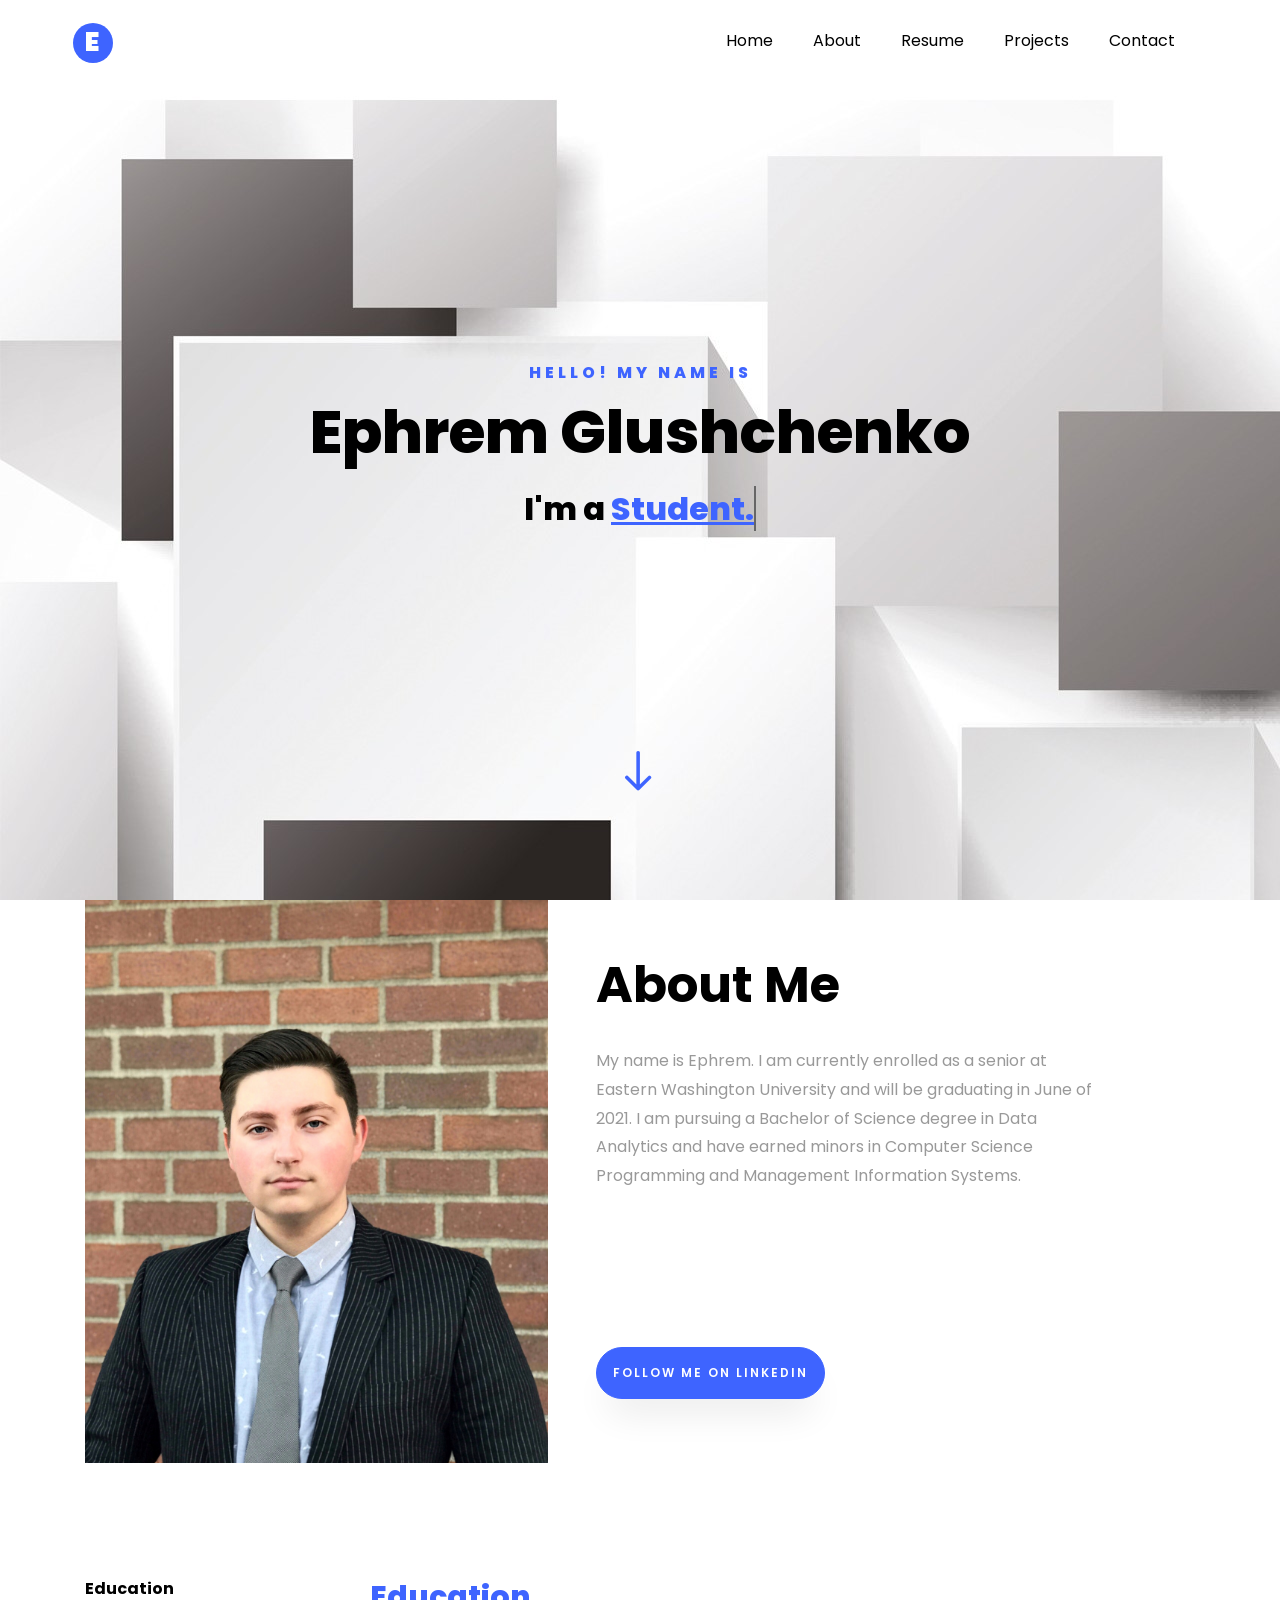
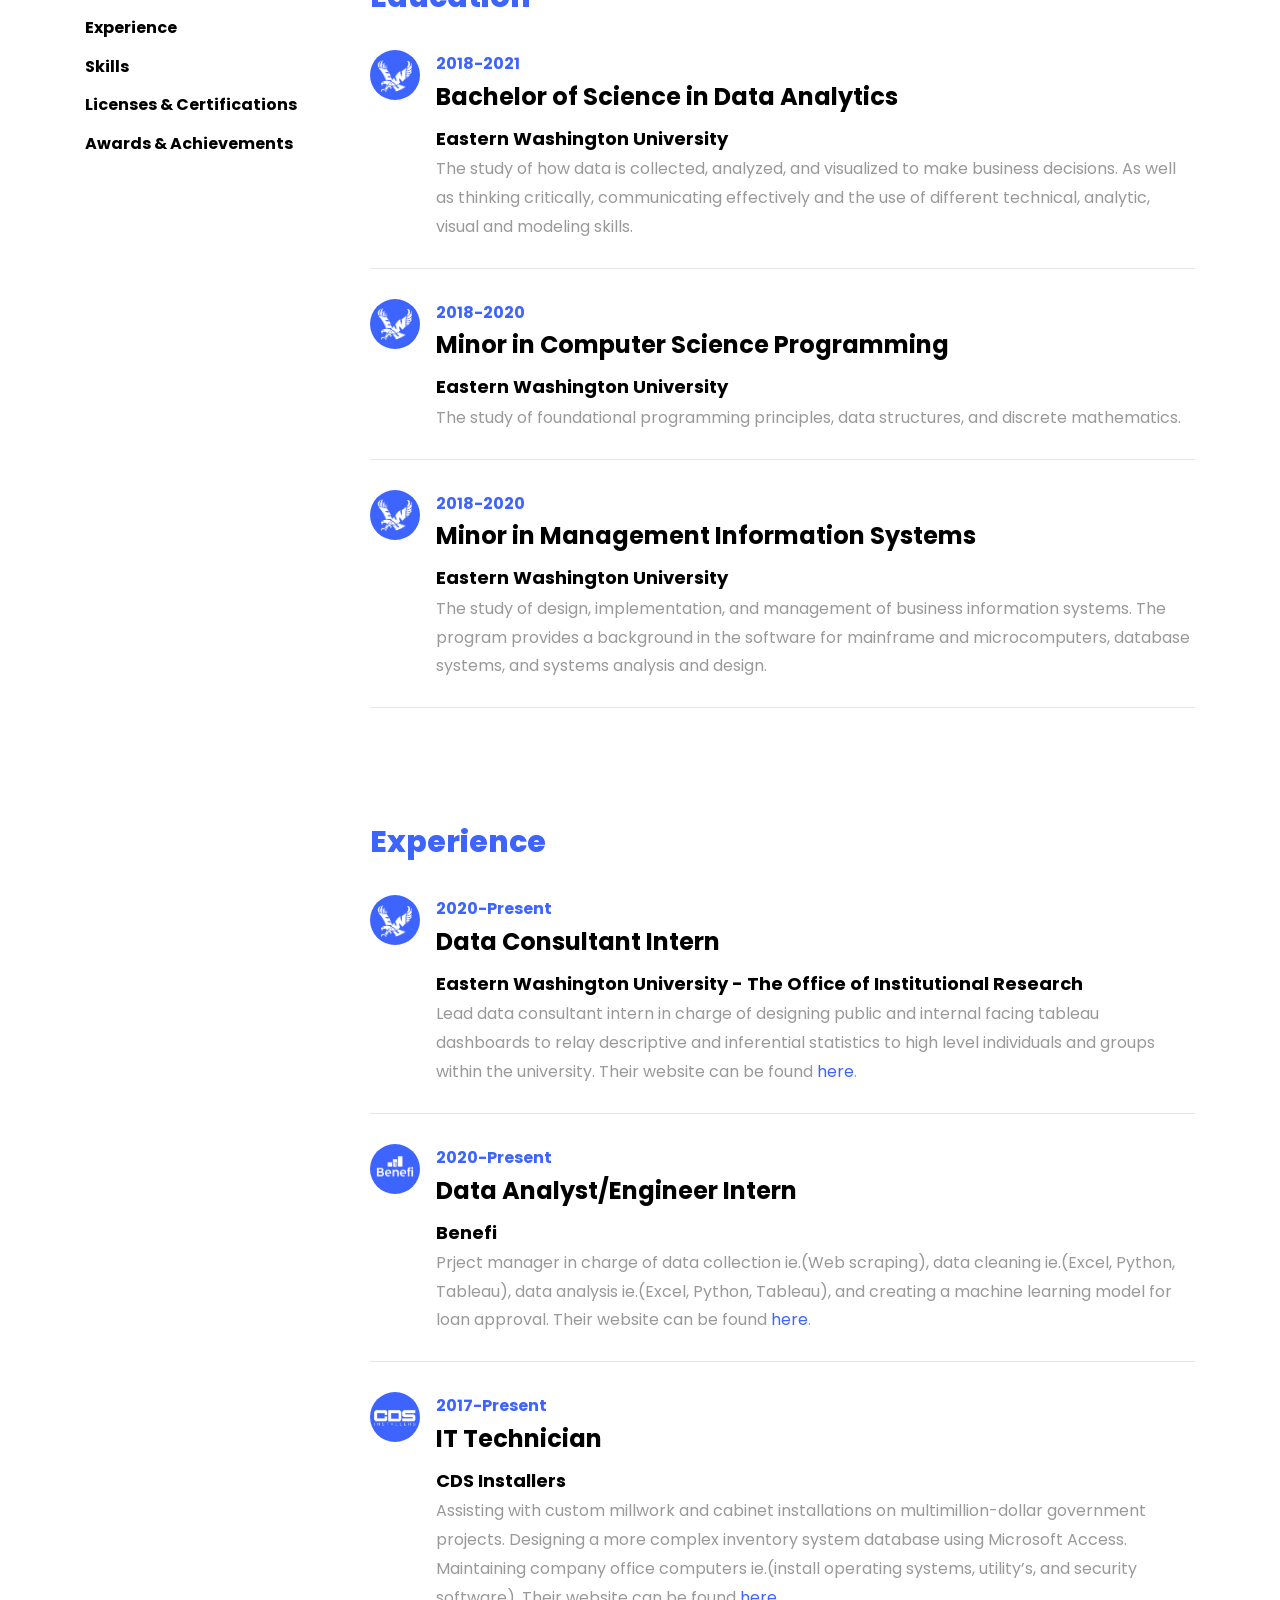
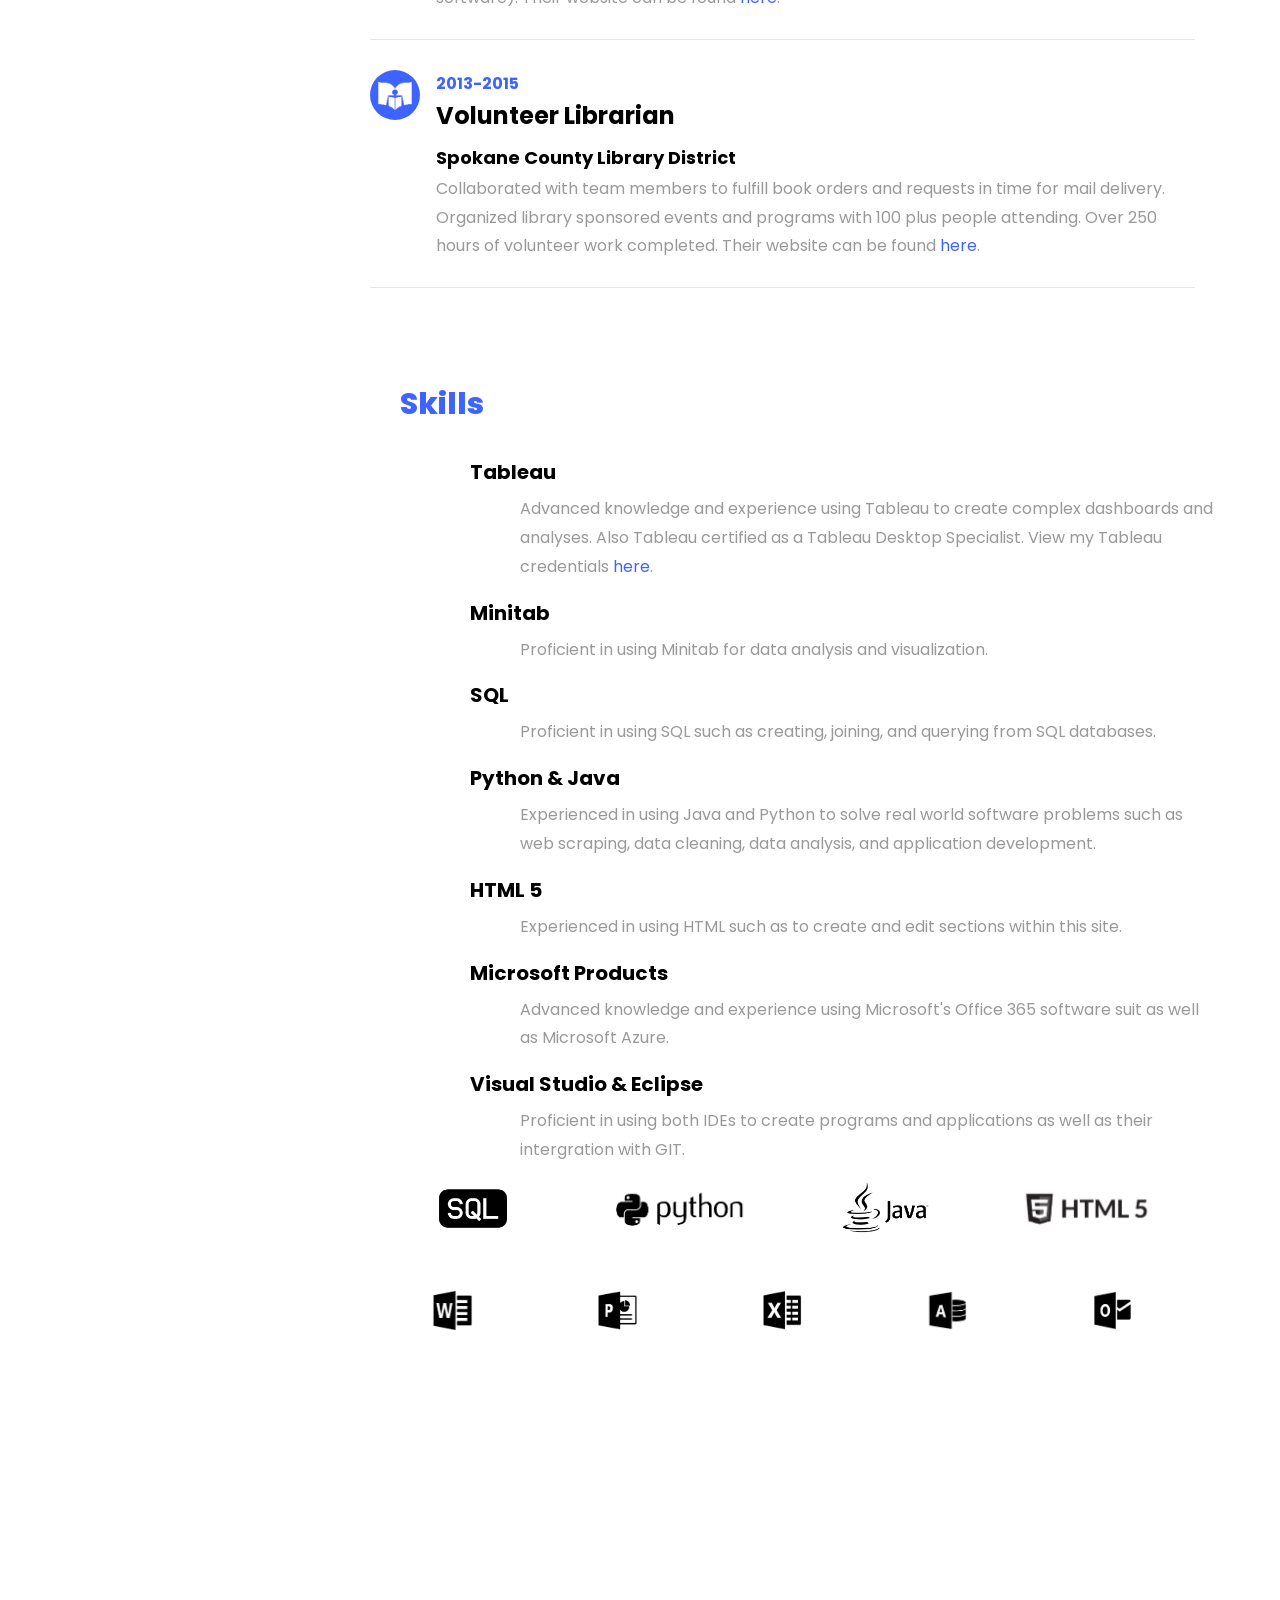
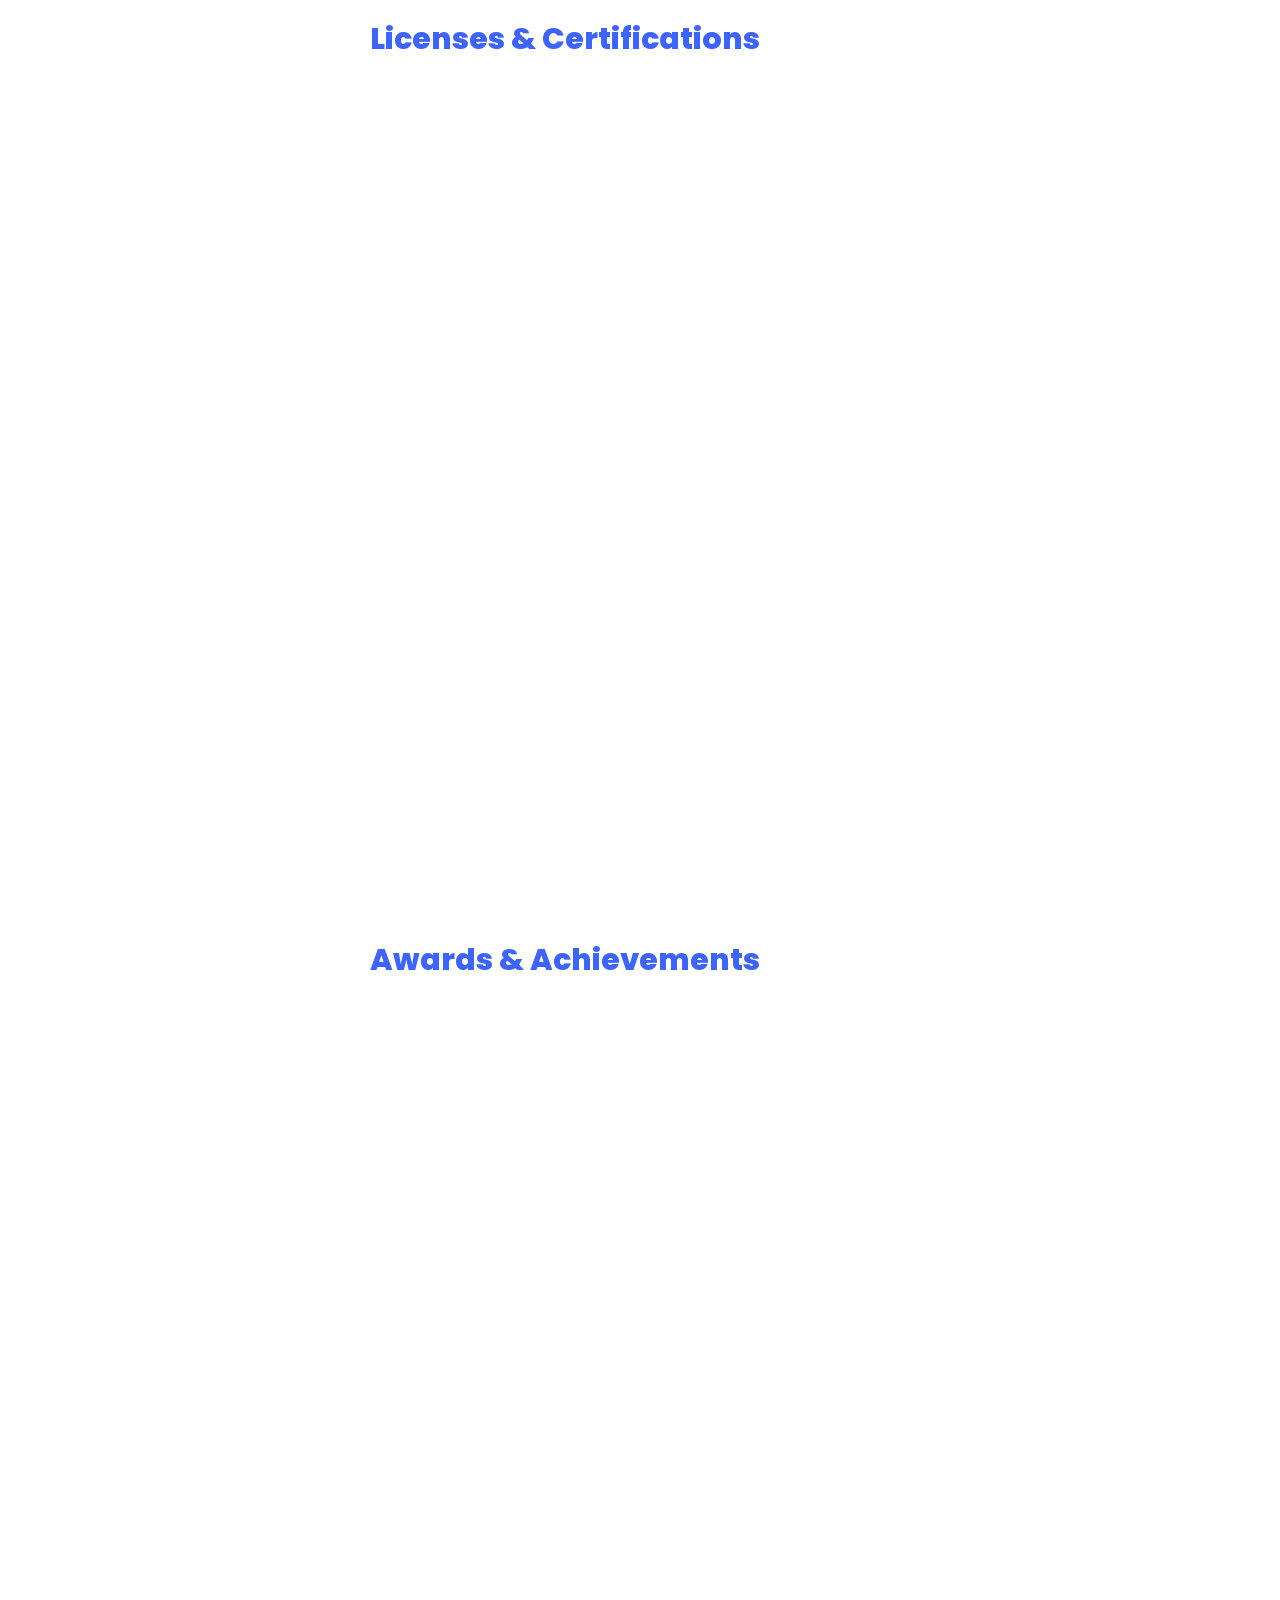
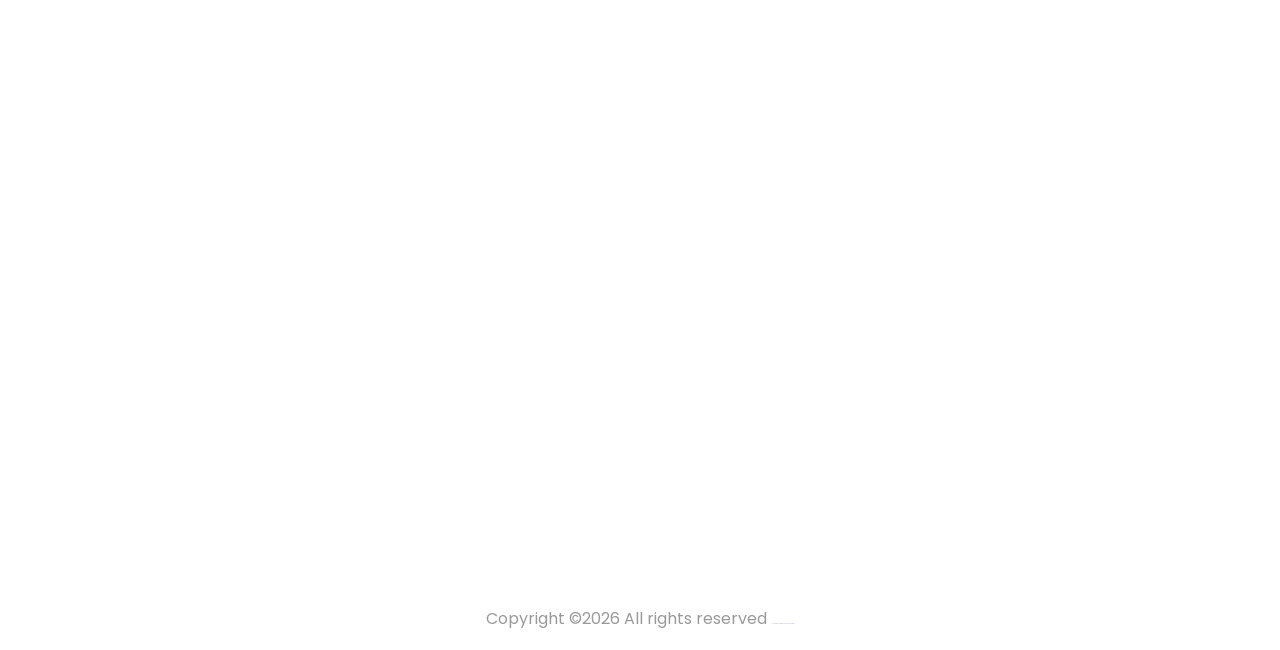
==== index.html @ b836c510 "lowercased page names" ====
<!DOCTYPE html>
<html lang="en">
  <head>
    <title>Ephrem G</title>
    <meta charset="utf-8">
    <meta name="viewport" content="width=device-width, initial-scale=1, shrink-to-fit=no">
    
    <link href="https://fonts.googleapis.com/css?family=Poppins:100,200,300,400,500,600,700,800,900" rel="stylesheet">

    <link rel="stylesheet" href="css/open-iconic-bootstrap.min.css">
    <link rel="stylesheet" href="css/animate.css">
    
    <link rel="stylesheet" href="css/owl.carousel.min.css">
    <link rel="stylesheet" href="css/owl.theme.default.min.css">
    <link rel="stylesheet" href="css/magnific-popup.css">

    <link rel="stylesheet" href="css/aos.css">

    <link rel="stylesheet" href="css/ionicons.min.css">
    
    <link rel="stylesheet" href="css/flaticon.css">
    <link rel="stylesheet" href="css/icomoon.css">
    <link rel="stylesheet" href="css/style.css">
  </head>
  <body data-spy="scroll" data-target=".site-navbar-target" data-offset="300">
	  
	  
    <nav class="navbar navbar-expand-lg navbar-dark ftco_navbar ftco-navbar-light site-navbar-target" id="ftco-navbar">
	    <div class="container">
	      <a class="navbar-brand" href="index.html"><span>E</span></a>
	      <button class="navbar-toggler js-fh5co-nav-toggle fh5co-nav-toggle" type="button" data-toggle="collapse" data-target="#ftco-nav" aria-controls="ftco-nav" aria-expanded="false" aria-label="Toggle navigation">
	        <span class="oi oi-menu"></span> Menu
	      </button>

	      <div class="collapse navbar-collapse" id="ftco-nav">
	        <ul class="navbar-nav nav ml-auto">
	          <li class="nav-item"><a href="#home-section" class="nav-link"><span>Home</span></a></li>
	          <li class="nav-item"><a href="#about-section" class="nav-link"><span>About</span></a></li>
			  <li class="nav-item"><a href="#resume-section" class="nav-link"><span>Resume</span></a></li>
	          <li class="nav-item"><a href="#projects-section" class="nav-link"><span>Projects</span></a></li>
	          <li class="nav-item"><a href="#contact-section" class="nav-link"><span>Contact</span></a></li>
	        </ul>
	      </div>
	    </div>
	  </nav>
	  <section class="hero-wrap js-fullheight">
      <div style="background-image: url(images/White-Abstract-Wallpapers-038.jpg);">
      <div class="container">
        <div class="row no-gutters slider-text js-fullheight justify-content-center align-items-center">
          <div class="col-lg-8 col-md-6 ftco-animate d-flex align-items-center">
          	<div class="text text-center">
          		<span class="subheading">Hello! My name is</span>
		  				<h1>Ephrem Glushchenko</h1>
			  				<h2>I'm a 
								  <span
								     class="txt-rotate"
								     data-period="1000"
								     data-rotate='[ "Student.", "Data Analyst.", " Programmer.", "MIS developer." ]'></span>
								</h2>
							</div>
            </div>
          </div>
        </div>
      </div>
      <div class="mouse" href="#about-section" class="nav-link">
			<a class="mouse-icon"></a>
				<div class="mouse-wheel"><span class="ion-ios-arrow-round-down"></span></div>
			</a>
		</div>
    </section>

    <section class="ftco-about img ftco-section ftco-no-pt ftco-no-pb" id="about-section">
    	<div class="container">
    		<div class="row d-flex no-gutters">
    			<div class="col-md-5 col-lg-5 d-flex">
    				<div class="img-about img d-flex align-items-stretch">
    					<div class="overlay"></div>
	    				<div class="img d-flex align-self-stretch align-items-center" style="background-image:url(images/CoverPhoto.png);">
	    				</div>
    				</div>
    			</div>
    			<div class="col-md-6 col-lg-6 pl-md-5 py-5">
    				<div class="row justify-content-start pb-3">
		          <div class="col-md-12 heading-section ftco-animate">
		          	<h1 class="big">About</h1>
		            <h2 class="mb-4">About Me</h2>
		            <p>My name is Ephrem. I am currently enrolled as a senior at Eastern Washington University and will be graduating in June of 2021. 
						I am pursuing a Bachelor of Science degree in Data Analytics and have earned minors in Computer Science Programming and Management Information Systems.</p>
		            <ul class="about-info mt-4 px-md-0 px-2">
		            	<li class="d-flex"><span> </span> <span> </span></li>
		            	<li class="d-flex"><span> </span> <span> </span></li>
		            	<li class="d-flex"><span> </span> <span> </span></li>
		            	<li class="d-flex"><span> </span> <span> </span></li>
		            	<li class="d-flex"><span> </span> <span> </span></li>
		            	<li class="d-flex"><span> </span> <span> </span></li>
		            </ul>
		          </div>
		        </div>
	        	<div class="counter-wrap ftco-animate d-flex mt-md-3">
             		<div class="text">
              			<p class="mb-4">
							<!-- <span class="number" data-number="50">0</span>
							<span>Completed Projects</span> -->
						</p>
						<p><a href="https://www.linkedin.com/in/ephremg/" class="btn btn-primary py-3 px-3">Follow me on LinkedIn</a></p>
			  		</div>
			  	</div>
	        </div>
		</div>
    </section>

    <section class="ftco-section ftco-no-pb goto-here" id="resume-section">
    	<div class="container">
    		<div class="row">
    			<div class="col-md-3">
				    <nav id="navi">
					    <ul>
					      <li><a href="#education">Education</a></li>
					      <li><a href="#experience">Experience</a></li>
						  <li><a href="#skills">Skills</a></li>
						  <li><a href="#certifications">Licenses & Certifications</a></li>
						  <li><a href="#achievements">Awards & Achievements</a></li>
					    </ul>
					  </nav>
					</div>
					<div class="col-md-9">
					  <div id="education" class= "page one">
					  	<h2 class="heading">Education</h2>
					    <div class="resume-wrap d-flex ftco-animate">
					    	<div class="icon d-flex align-items-center justify-content-center">
					    		<span class="partner"><img src="images/ewu.png" class="img-fluid" alt="Colorlib Template"></span>
					    	</div>
					    	<div class="text pl-3">
		    					<span class="date">2018-2021</span>
		    					<h2>Bachelor of Science in Data Analytics</h2>
		    					<span class="position">Eastern Washington University</span>
		    					<p>The study of how data is collected, analyzed, and visualized to make business decisions. 
									As well as thinking critically, communicating effectively and the use of different technical, analytic, visual and modeling skills.</p>
	    					</div>
	    				</div>
	    				<div class="resume-wrap d-flex ftco-animate">
	    					<div class="icon d-flex align-items-center justify-content-center">
					    		<span class="partner"><img src="images/ewu.png" class="img-fluid" alt="Colorlib Template"></span>
					    	</div>
					    	<div class="text pl-3">
		    					<span class="date">2018-2020</span>
		    					<h2>Minor in Computer Science Programming</h2>
		    					<span class="position">Eastern Washington University</span>
		    					<p>The study of foundational programming principles, data structures, and discrete mathematics.</p>
		    				</div>
	    				</div>
	    				<div class="resume-wrap d-flex ftco-animate">
	    					<div class="icon d-flex align-items-center justify-content-center">
					    		<span class="partner"><img src="images/ewu.png" class="img-fluid" alt="Colorlib Template"></span>
					    	</div>
					    	<div class="text pl-3">
		    					<span class="date">2018-2020</span>
		    					<h2>Minor in Management Information Systems</h2>
		    					<span class="position">Eastern Washington University</span>
		    					<p>The study of design, implementation, and management of business information systems. 
									The program provides a background in the software for mainframe and microcomputers, database systems, and systems analysis and design.</p>
		    				</div>
	    				</div>
					  </div>

					  <div id="experience" class= "page two">
					  	<h2 class="heading">Experience</h2>
					    <div class="resume-wrap d-flex ftco-animate">
					    	<div class="icon d-flex align-items-center justify-content-center">
					    		<span class="partner"><img src="images/ewu.png" class="img-fluid" alt="Colorlib Template"></span>
					    	</div>
					    	<div class="text pl-3">
		    					<span class="date">2020-Present</span>
		    					<h2>Data Consultant Intern</h2>
		    					<span class="position">Eastern Washington University - The Office of Institutional Research</span>
		    					<p>Lead data consultant intern in charge of designing public and internal facing tableau dashboards to relay descriptive and inferential statistics
									to high level individuals and groups within the university.
									Their website can be found <a href="https://inside.ewu.edu/institutional-research/">here</a>.
								</p>
		    				</div>
						</div>
						<div class="resume-wrap d-flex ftco-animate">
					    	<div class="icon d-flex align-items-center justify-content-center">
					    		<span class="partner"><img src="images/benefi.png" class="img-fluid" alt="Colorlib Template"></span>
					    	</div>
					    	<div class="text pl-3">
		    					<span class="date">2020-Present</span>
		    					<h2>Data Analyst/Engineer Intern</h2>
		    					<span class="position">Benefi</span>
		    					<p>Prject manager in charge of data collection ie.(Web scraping), data cleaning ie.(Excel, Python, Tableau), data analysis ie.(Excel, Python, Tableau), and 
									creating a machine learning model for loan approval.
									Their website can be found <a href="https://benefi.ca/">here</a>.
								</p>
		    				</div>
	    				</div>
	    				<div class="resume-wrap d-flex ftco-animate">
	    					<div class="icon d-flex align-items-center justify-content-center">
					    		<span class="partner"><img src="images/cds.png" class="img-fluid" alt="Colorlib Template"></span>
					    	</div>
					    	<div class="text pl-3">
		    					<span class="date">2017-Present</span>
		    					<h2>IT Technician</h2>
		    					<span class="position">CDS Installers</span>
		    					<p>Assisting with custom millwork and cabinet installations on multimillion-dollar government projects. Designing a more complex inventory system database using Microsoft Access.
									Maintaining company office computers ie.(install operating systems, utility’s, and security software).
									Their website can be found <a href="https://www.cdsinstallers.com/">here</a>.
								</p>
		    				</div>
	    				</div>
	    				<div class="resume-wrap d-flex ftco-animate">
	    					<div class="icon d-flex align-items-center justify-content-center">
					    		<span class="partner"><img src="images/scld.png" class="img-fluid" alt="Colorlib Template"></span>
					    	</div>
					    	<div class="text pl-3">
		    					<span class="date">2013-2015</span>
		    					<h2>Volunteer Librarian</h2>
		    					<span class="position">Spokane County Library District</span>
		    					<p>Collaborated with team members to fulfill book orders and requests in time for mail delivery. Organized library sponsored events and programs with 100 plus people attending.
									Over 250 hours of volunteer work completed. Their website can be found <a href="https://www.scld.org/">here</a>.
								</p>
		    				</div>
						</div>

						<section class="ftco-section ftco-partner" id="resume-section">
							<div class="container">
								<div id="skills" class= "page three">
								<style type="text/css">
									.ptab {
										margin-left: 120px;
									}
									.tab {
										white-space: nowrap;
										margin-left: 70px;
									}
									#myDIV {
										width: 700px;
									}
								</style>
								
								<div class="col-sm-3 ftco-animate"> 
									<h2 class="heading">Skills</h2>
								</div>
								<div class="col-sm-3 ftco-animate">
									<h5 class="tab"><strong>Tableau</strong></h5>
									<p class="ptab" id="myDIV">Advanced knowledge and experience using Tableau to create complex dashboards and analyses. Also Tableau certified as a
										Tableau Desktop Specialist. View my Tableau credentials 
										<a href="https://www.youracclaim.com/badges/c286a441-93a7-4f98-8ee1-cd4f46ddb902?source=linked_in_profile">
										here</a>.</p>
								</div>
								<div class="col-sm-3 ftco-animate">
									<h5 class="tab"><strong>Minitab</strong></h5>
									<p class="ptab" id="myDIV">Proficient in using Minitab for data analysis and visualization.</p>
								</div>
								<div class="col-sm-3 ftco-animate">
									<h5 class="tab"><strong>SQL</strong></h5>
									<p class="ptab" id="myDIV">Proficient in using SQL such as creating, joining, and querying from SQL databases.</p>
								</div>
								<div class="col-sm-3 ftco-animate">
									<h5 class="tab"><strong>Python & Java</strong></h5>
									<p class="ptab" id="myDIV">Experienced in using Java and Python to solve real world software problems such as web scraping, 
										data cleaning, data analysis, and application development.</p>
								</div>
								<div class="col-sm-3 ftco-animate">
									<h5 class="tab"><strong>HTML 5</strong></h5>
									<p class="ptab" id="myDIV">Experienced in using HTML such as to create and edit sections within this site.</p>
								</div>
								<div class="col-sm-3 ftco-animate">
									<h5 class="tab"><strong>Microsoft Products</strong></h5>
									<p class="ptab" id="myDIV">Advanced knowledge and experience using Microsoft's Office 365 software suit as well as Microsoft Azure.</p>
								</div>
								<div class="col-sm-3 ftco-animate">
									<h5 class="tab"><strong>Visual Studio & Eclipse</strong></h5>
									<p class="ptab" id="myDIV">Proficient in using both IDEs to create programs and applications as well as their intergration with GIT.</p>
								</div>
						  	<!-- </div>
						</section>
						<section class="ftco-section ftco-partner">
							<div class="container"> -->
								<div class="row">
									<div class="col-sm-3 ftco-animate">
										<a class="partner"><img src="images/SQLlogo.png" class="img-fluid" alt="Colorlib Template"></a>
									</div>
									<div class="col-sm-3 ftco-animate">
										<a class="partner"><img src="images/PythonLogo.png" class="img-fluid" alt="Colorlib Template"></a>
									</div>
									<div class="col-sm-3 ftco-animate">
										<a class="partner"><img src="images/partner-3.png" class="img-fluid" alt="Colorlib Template"></a>
									</div>
									<div class="col-sm-3 ftco-animate">
										<a class="partner"><img src="images/HTMLlogo.png" class="img-fluid" alt="Colorlib Template"></a>
									</div>
								</div>
								<div class="row">
									<div class="col-sm ftco-animate">
										<a class="partner"><img src="images/Clear.png" class="img-fluid" alt="Colorlib Template"></a>
									</div>
									<div class="col-sm ftco-animate">
										<a class="partner"><img src="images/Clear.png" class="img-fluid" alt="Colorlib Template"></a>
									</div>
									<div class="col-sm ftco-animate">
										<a class="partner"><img src="images/Clear.png" class="img-fluid" alt="Colorlib Template"></a>
									</div>
									<div class="col-sm ftco-animate">
										<a class="partner"><img src="images/Clear.png" class="img-fluid" alt="Colorlib Template"></a>
									</div>
								</div>
								<div class="row">
									<div class="col-sm ftco-animate">
										<a class="partner"><img src="images/WordLogo.png" class="img-fluid" alt="Colorlib Template"></a>
									</div>
									<div class="col-sm ftco-animate">
										<a class="partner"><img src="images/PowerpointLogo.png" class="img-fluid" alt="Colorlib Template"></a>
									</div>
									<div class="col-sm ftco-animate">
										<a class="partner"><img src="images/ExcelLogo.png" class="img-fluid" alt="Colorlib Template"></a>
									</div>
									<div class="col-sm ftco-animate">
										<a class="partner"><img src="images/AccessLogo.png" class="img-fluid" alt="Colorlib Template"></a>
									</div>
									<div class="col-sm ftco-animate">
										<a class="partner"><img src="images/OutlookLogo.png" class="img-fluid" alt="Colorlib Template"></a>
									</div>
								</div>
								<div class="row">
									<div class="col-sm ftco-animate">
										<a class="partner"><img src="images/Clear.png" class="img-fluid" alt="Colorlib Template"></a>
									</div>
									<div class="col-sm ftco-animate">
										<a class="partner"><img src="images/Clear.png" class="img-fluid" alt="Colorlib Template"></a>
									</div>
									<div class="col-sm ftco-animate">
										<a class="partner"><img src="images/Clear.png" class="img-fluid" alt="Colorlib Template"></a>
									</div>
									<div class="col-sm ftco-animate">
										<a class="partner"><img src="images/Clear.png" class="img-fluid" alt="Colorlib Template"></a>
									</div>
								</div>
								
								<div class="row">
									<div class="col-sm-3 ftco-animate">
										<a class="partner"><img src="images/VisualStudioLogo.png" class="img-fluid" alt="Colorlib Template"></a>
									</div>
									<div class="col-sm-3 ftco-animate">
										<a class="partner"><img src="images/EclipseJavaLogo.png" class="img-fluid" alt="Colorlib Template"></a>
									</div>
									<div class="col-sm-3 ftco-animate">
										<a class="partner"><img src="images/Minitab_Logo.png" class="img-fluid" alt="Colorlib Template"></a>
									</div>
									<div class="col-sm-3 ftco-animate">
										<a class="partner"><img src="images/TableauLogo.png" class="img-fluid" alt="Colorlib Template"></a>
									</div>
								</div>
							</div>
						</section> 

					  <div id="certifications" class= "page four">
					    <h2 class="heading">Licenses & Certifications</h2>
					    <div class="resume-wrap d-flex ftco-animate">
					    	<div class="icon d-flex align-items-center justify-content-center">
					    		<span class="partner"><img src="images/tableau-software.png" class="img-fluid" alt="Colorlib Template"></span>
					    	</div>
					    	<div class="text pl-3">
		    					<span class="date">Issued December 2020 - No Expiration Date</span>
		    					<h2>Tableau Desktop Specialist</h2>
		    					<span class="position">Tableau Software</span>
		    					<p><a href="https://www.youracclaim.com/badges/c286a441-93a7-4f98-8ee1-cd4f46ddb902?source=linked_in_profile">Click here to see credential</a></p>
	    					</div>
	    				</div>
						<div class="resume-wrap d-flex ftco-animate">
	    					<div class="icon d-flex align-items-center justify-content-center">
					    		<span class="partner"><img src="images/microsoft.png" class="img-fluid" alt="Colorlib Template"></span>
					    	</div>
					    	<div class="text pl-3">
		    					<span class="date">Issued January 2021 - No Expiration Date</span>
		    					<h2>Microsoft Certified: Azure Data Fundamentals</h2>
		    					<span class="position">Microsoft</span>
		    					<p><a href="https://www.youracclaim.com/badges/f693ddb4-bea6-4fac-a00b-d9bff4d13900">Click here to see credential</a></p>
		    				</div>
						</div>
	    				<div class="resume-wrap d-flex ftco-animate">
	    					<div class="icon d-flex align-items-center justify-content-center">
					    		<span class="partner"><img src="images/microsoft.png" class="img-fluid" alt="Colorlib Template"></span>
					    	</div>
					    	<div class="text pl-3">
		    					<span class="date">Issued November 2020 - No Expiration Date</span>
		    					<h2>Microsoft Certified: Azure AI Fundamentals</h2>
		    					<span class="position">Microsoft</span>
		    					<p><a href="https://www.youracclaim.com/badges/31a0af2e-2a35-4f75-a38f-81e8f08c3056?source=linked_in_profile">Click here to see credential</a></p>
		    				</div>
						</div>
						<div class="resume-wrap d-flex ftco-animate">
	    					<div class="icon d-flex align-items-center justify-content-center">
					    		<span class="partner"><img src="images/microsoft.png" class="img-fluid" alt="Colorlib Template"></span>
					    	</div>
					    	<div class="text pl-3">
		    					<span class="date">Issued October 2020 - No Expiration Date</span>
		    					<h2>Microsoft Certified: Azure Fundamentals</h2>
		    					<span class="position">Microsoft</span>
		    					<p><a href="https://www.youracclaim.com/badges/d4463e12-855c-4244-91b2-797d814643e8?source=linked_in_profile">Click here to see credential</a></p>
		    				</div>
	    				</div>
						</div>
					  </div>

					  <div id="achievements" class= "page five">
					    <h2 class="heading">Awards & Achievements</h2>
					    <div class="resume-wrap d-flex ftco-animate">
					    	<div class="icon d-flex align-items-center justify-content-center">
					    		<span class="partner"><img src="images/ewu.png" class="img-fluid" alt="Colorlib Template"></span>
					    	</div>
					    	<div class="text pl-3">
		    					<span class="date">2017-2020</span>
		    					<h2>Dean's Honor Roll - Academic Achievement</h2>
		    					<span class="position">Eastern Washington University</span>
		    					<p>The EWU Dean's List is released after every fall, winter and spring quarter and consists of 
									undergraduate student who earns 12 quality hours and receives a GPA of 3.5 or better are placed on the Dean's List.</p>
	    					</div>
	    				</div>
	    				<div class="resume-wrap d-flex ftco-animate">
	    					<div class="icon d-flex align-items-center justify-content-center">
					    		<span class="partner"><img src="images/ewu.png" class="img-fluid" alt="Colorlib Template"></span>
					    	</div>
					    	<div class="text pl-3">
		    					<span class="date">2017-2020</span>
		    					<h2>Presidential Scholarship - Academic Achievement</h2>
		    					<span class="position">Eastern Washington University</span>
		    					<p>To qualify, admitted students must have a 3.8 or higher cumulative high school GPA or 1250+SAT/28+ ACT.</p>
		    				</div>
						</div>
						<div class="resume-wrap d-flex ftco-animate">
	    					<div class="icon d-flex align-items-center justify-content-center">
					    		<span class="partner"><img src="images/ewu.png" class="img-fluid" alt="Colorlib Template"></span>
					    	</div>
					    	<div class="text pl-3">
		    					<span class="date">2020</span>
		    					<h2>Dean's Leadership Endowed Scholarship</h2>
		    					<span class="position">Eastern Washington University</span>
		    					<p>The recipient must be a student in good standing at Eastern Washington University maintaining a minimum 3.0 grade point average (GPA), 
									attend EWU full time during the academic year 2019-2020, and not been found responsible in an academic integrity violation as well as
									be able to demonstrate academic achievement, academic or community leadership, personal integrity, and community service.</p>
		    				</div>
	    				</div>
	    				<div class="resume-wrap d-flex ftco-animate">
	    					<div class="icon d-flex align-items-center justify-content-center">
					    		<span class="partner"><img src="images/ewu.png" class="img-fluid" alt="Colorlib Template"></span>
					    	</div>
					    	<div class="text pl-3">
		    					<span class="date">2019-2020</span>
		    					<h2>ASEWU Student Government - Academic Committee/President’s Student Advisory Council</h2>
		    					<span class="position">Eastern Washington University</span>
		    					<p>The Academic Committee is responsible for giving students the opportunity to
									discuss issues pertaining to academic affairs, connect students
									from each college at Eastern Washington University, strive to
									focus on student academic success, and increase student
									involvement.</p>
		    				</div>
	    				</div>
						<div class="resume-wrap d-flex ftco-animate">
	    					<div class="icon d-flex align-items-center justify-content-center">
					    		<span class="partner"><img src="images/ewu.png" class="img-fluid" alt="Colorlib Template"></span>
					    	</div>
					    	<div class="text pl-3">
		    					<span class="date">2020</span>
		    					<h2>2020 USASBE EWU Entrepreneurship - Eagles $40,000 StartUp Challenge</h2>
		    					<span class="position">Eastern Washington University</span>
		    					<p>The Eagles $40,000 StartUp Challenge is a fun collaborative student startup pitch competition for students of any major, experience, 
									and class-standing! We provide resources for students who are passionate about their innovative ideas and help turn them into new businesses or 
									nonprofits. Students who compete will have access to money, resources, gain valuable mentoring and a resume-worthy experience. I completed Stage 2
									and distinguished myself by being in the top 0.5% of EWU students to earn this award.</p>
		    				</div>
						</div>
						<div class="resume-wrap d-flex ftco-animate">
	    					<div class="icon d-flex align-items-center justify-content-center">
					    		<span class="partner"><img src="images/ewu.png" class="img-fluid" alt="Colorlib Template"></span>
					    	</div>
					    	<div class="text pl-3">
		    					<span class="date">2020</span>
		    					<h2>College of Business Student Advisory Council</h2>
								<span class="position">Eastern Washington University</span>
								<p>Sitting member of the CBSAC</p>
		    				</div>
						</div>
					  </div>
					</div>
			  </div>
    	</div>
    </section>
 

    <section class="ftco-section ftco-project" id="projects-section">
    	<div class="container-fluid px-md-0">
    		<div class="row no-gutters justify-content-center pb-5">
          <div class="col-md-12 heading-section text-center ftco-animate">
          	<h1 class="big big-2">Projects</h1>
            <h2 class="mb-4">My Projects</h2>
			<!-- <p>Click on the following fields to see the projects I have completed within each field of study</p> -->
			<p>Coming soon, completed projects for each field of study</p>
          </div>
        </div>
    		<div class="row no-gutters">
    			<div class="col-md-4">
    				<div class="project img ftco-animate d-flex justify-content-center align-items-center" style="background-image: url(images/DataAnalytics.png);">
	    				<div class="text-center p-4">
							<h2><a style="color:red"><b>COMING SOON</b></a></h2>
	    					<h3><a href="#" style="color:white">Data Analytics</a></h3>
	    					<span style="color:lightgray">Major</span>
	    				</div>
    				</div>
  				</div>
  				<div class="col-md-4">
    				<div class="project img ftco-animate d-flex justify-content-center align-items-center" style="background-image: url(images/Programming.jpg.png);">
	    				<div class="text-center p-4">
							<h2><a style="color:red"><b>COMING SOON</b></a></h2>
	    					<h3><a href="#" style="color:white">Computer Science Programming</a></h3>
	    					<span style="color:lightgray">Minor</span>
	    				</div>
    				</div>
  				</div>

    			<div class="col-md-4">
    				<div class="project img ftco-animate d-flex justify-content-center align-items-center" style="background-image: url(images/MIS.png);">
	    				<div class="text-center p-4">
							<h2><a style="color:red"><b>COMING SOON</b></a></h2>
	    					<h3><a href="#" style="color:white">Management Information Systems (MIS)</a></h3>
							<span style="color:lightgray">Minor</span>
	    				</div>
    				</div>
    			</div>
    		</div>
    	</div>
	</section>
	

    <section class="ftco-section contact-section ftco-no-pb" id="contact-section">
      <div class="container">
      	<div class="row justify-content-center mb-5 pb-3">
          <div class="col-md-7 heading-section text-center ftco-animate">
            <h1 class="big big-2">Contact</h1>
            <h2 class="mb-4">Contact Me</h2>
            <p>If you would like to contact me, please message me using <a href="https://www.linkedin.com/in/ephremg/">LinkedIn</a></p>
          </div>
        </div>

        <!-- <div class="row d-flex contact-info mb-5">
          <div class="col-md-6 col-lg-3 d-flex ftco-animate"></div>
        </div>

        <div class="row no-gutters block-9">
          <div class="col-md-6 order-md-last d-flex">
            <form action="#" class="bg-light p-4 p-md-5 contact-form">
              <div class="form-group">
                <input type="text" class="form-control" placeholder="Your Name">
              </div>
              <div class="form-group">
                <input type="text" class="form-control" placeholder="Your Email">
              </div>
              <div class="form-group">
                <input type="text" class="form-control" placeholder="Subject">
              </div>
              <div class="form-group">
                <textarea name="" id="" cols="30" rows="7" class="form-control" placeholder="Message"></textarea>
              </div>
              <div class="form-group">
                <input type="submit" value="Send Message" class="btn btn-primary py-3 px-5">
              </div>
            </form>
          
          </div>

          <div class="col-md-5 d-flex">
          	<div class="img" style="background-image: url(images/CoverPhoto.png);"></div>
          </div>
        </div>
      </div>
    </section> -->
	
	<footer>
      <div class="container">
        <div class="row mb-1"></div>
        <div class="row">
          <div class="col-md-12 text-center">

            <p><!-- Link back to Colorlib can't be removed. Template is licensed under CC BY 3.0. -->
  Copyright &copy;<script>document.write(new Date().getFullYear());</script> All rights reserved </a><a style="font-size:1px">| This template is made by <a href="https://colorlib.com" target="_blank" style="font-size:1px">Colorlib</a></p>
   <!-- Link back to Colorlib can't be removed. Template is licensed under CC BY 3.0. --></p>
          </div>
        </div>
      </div>
    </footer>
    
  

  <!-- loader -->
  <div id="ftco-loader" class="show fullscreen"><svg class="circular" width="48px" height="48px"><circle class="path-bg" cx="24" cy="24" r="22" fill="none" stroke-width="4" stroke="#eeeeee"/><circle class="path" cx="24" cy="24" r="22" fill="none" stroke-width="4" stroke-miterlimit="10" stroke="#F96D00"/></svg></div>


  <script src="js/jquery.min.js"></script>
  <script src="js/jquery-migrate-3.0.1.min.js"></script>
  <script src="js/popper.min.js"></script>
  <script src="js/bootstrap.min.js"></script>
  <script src="js/jquery.easing.1.3.js"></script>
  <script src="js/jquery.waypoints.min.js"></script>
  <script src="js/jquery.stellar.min.js"></script>
  <script src="js/owl.carousel.min.js"></script>
  <script src="js/jquery.magnific-popup.min.js"></script>
  <script src="js/aos.js"></script>
  <script src="js/jquery.animateNumber.min.js"></script>
  <script src="js/scrollax.min.js"></script>
  <script src="js/main.js"></script>
  </body>
</html>
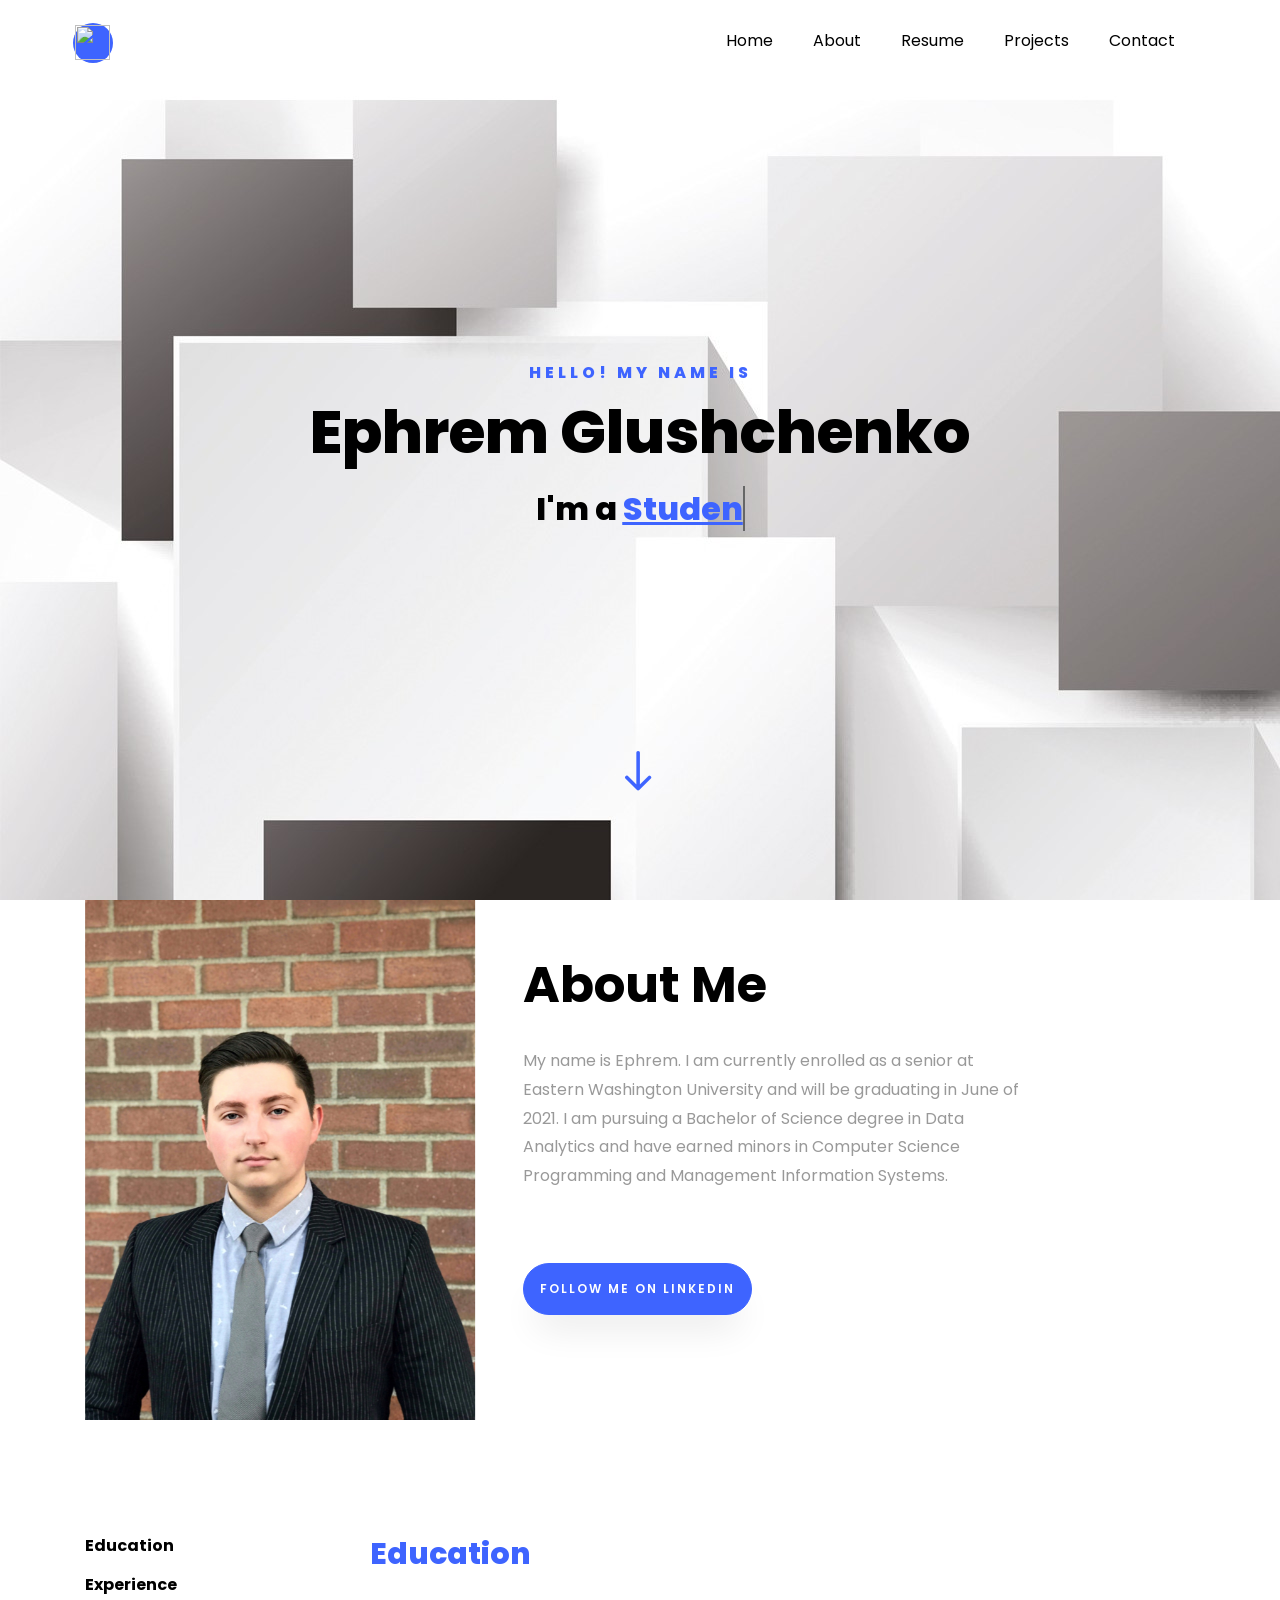
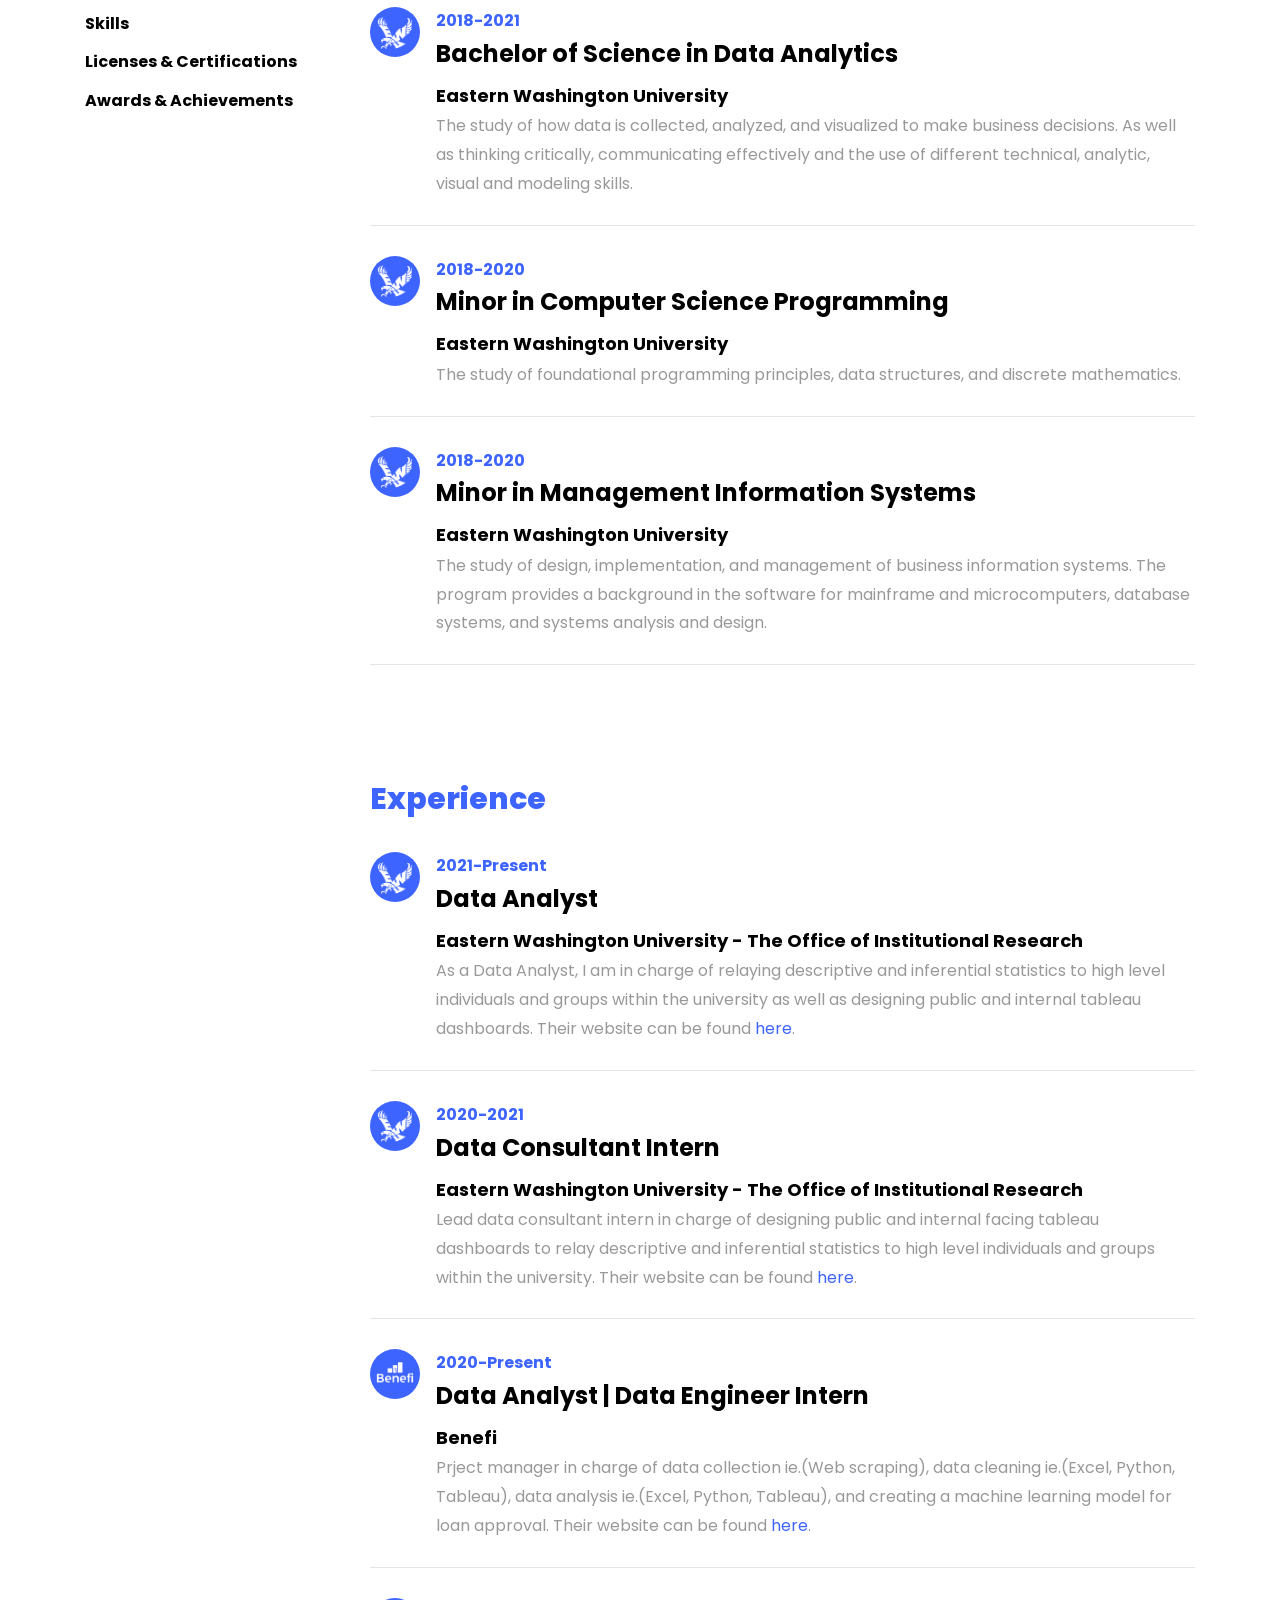
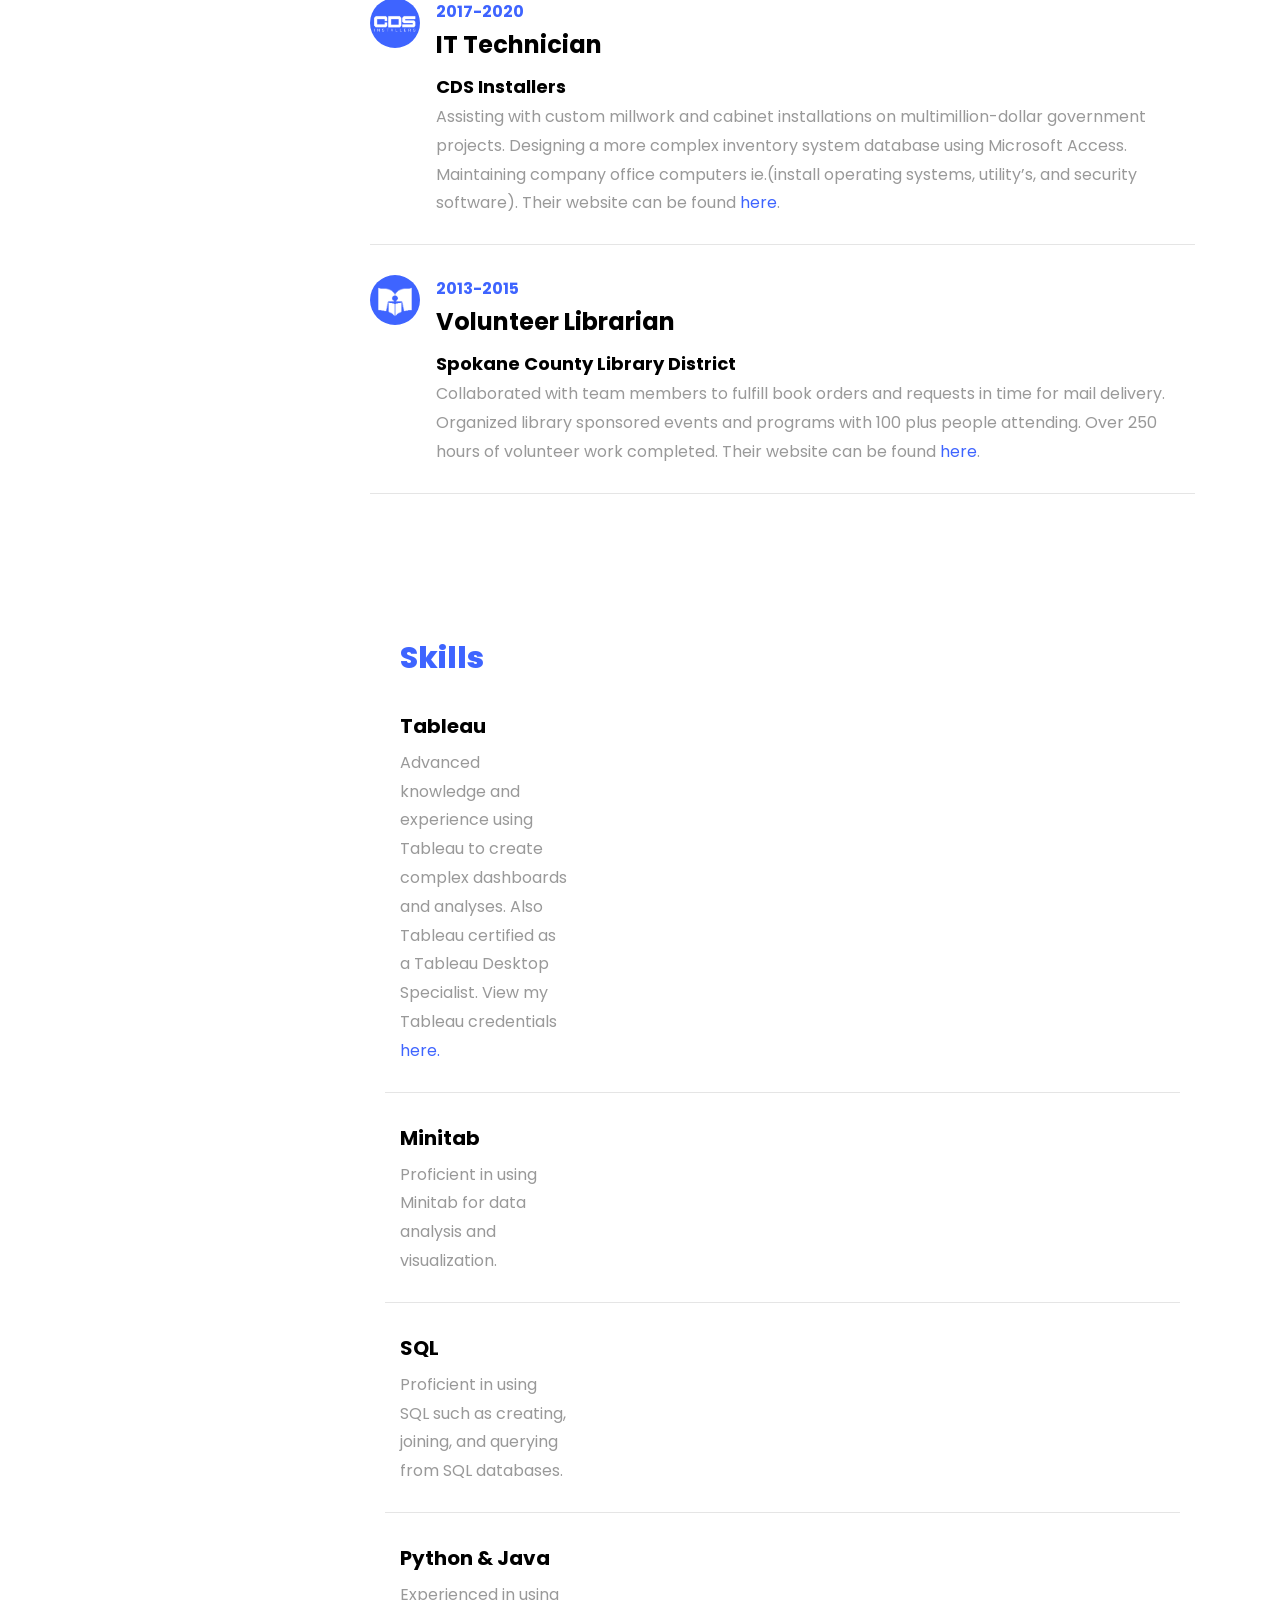
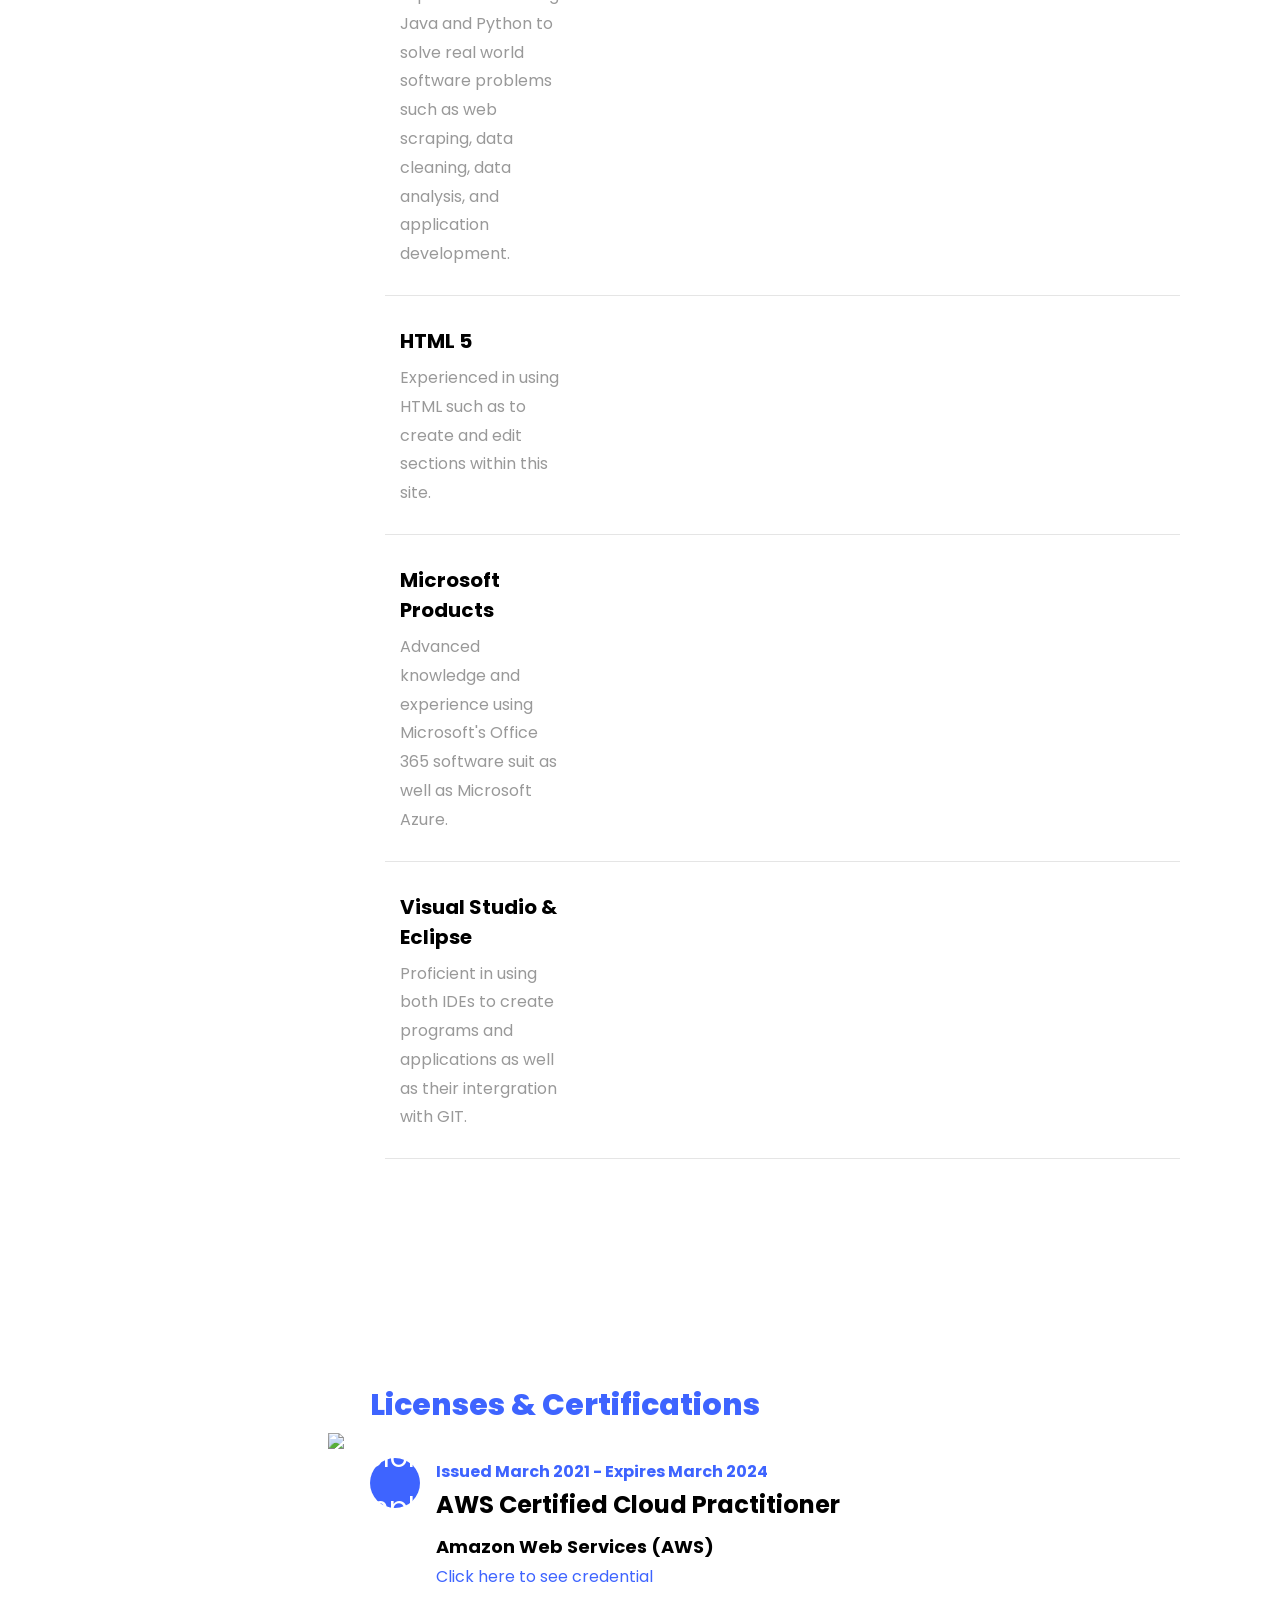
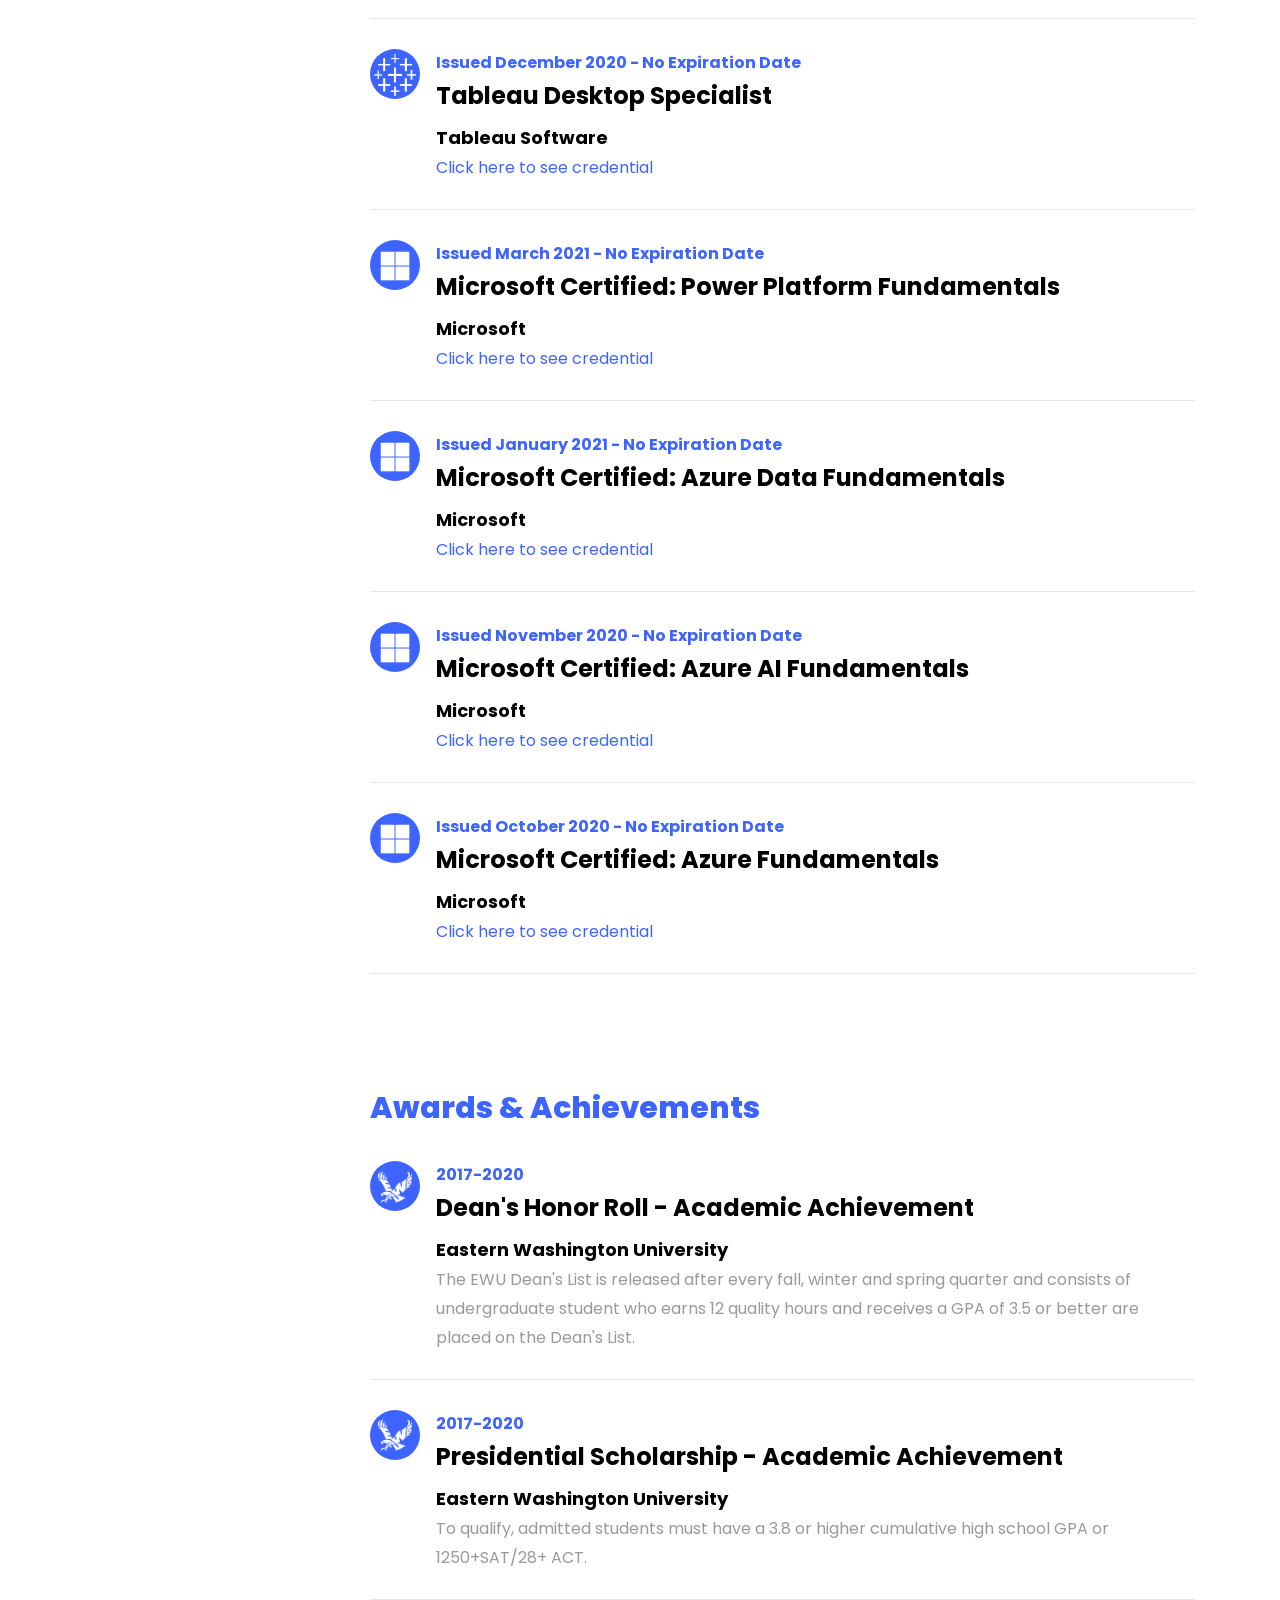
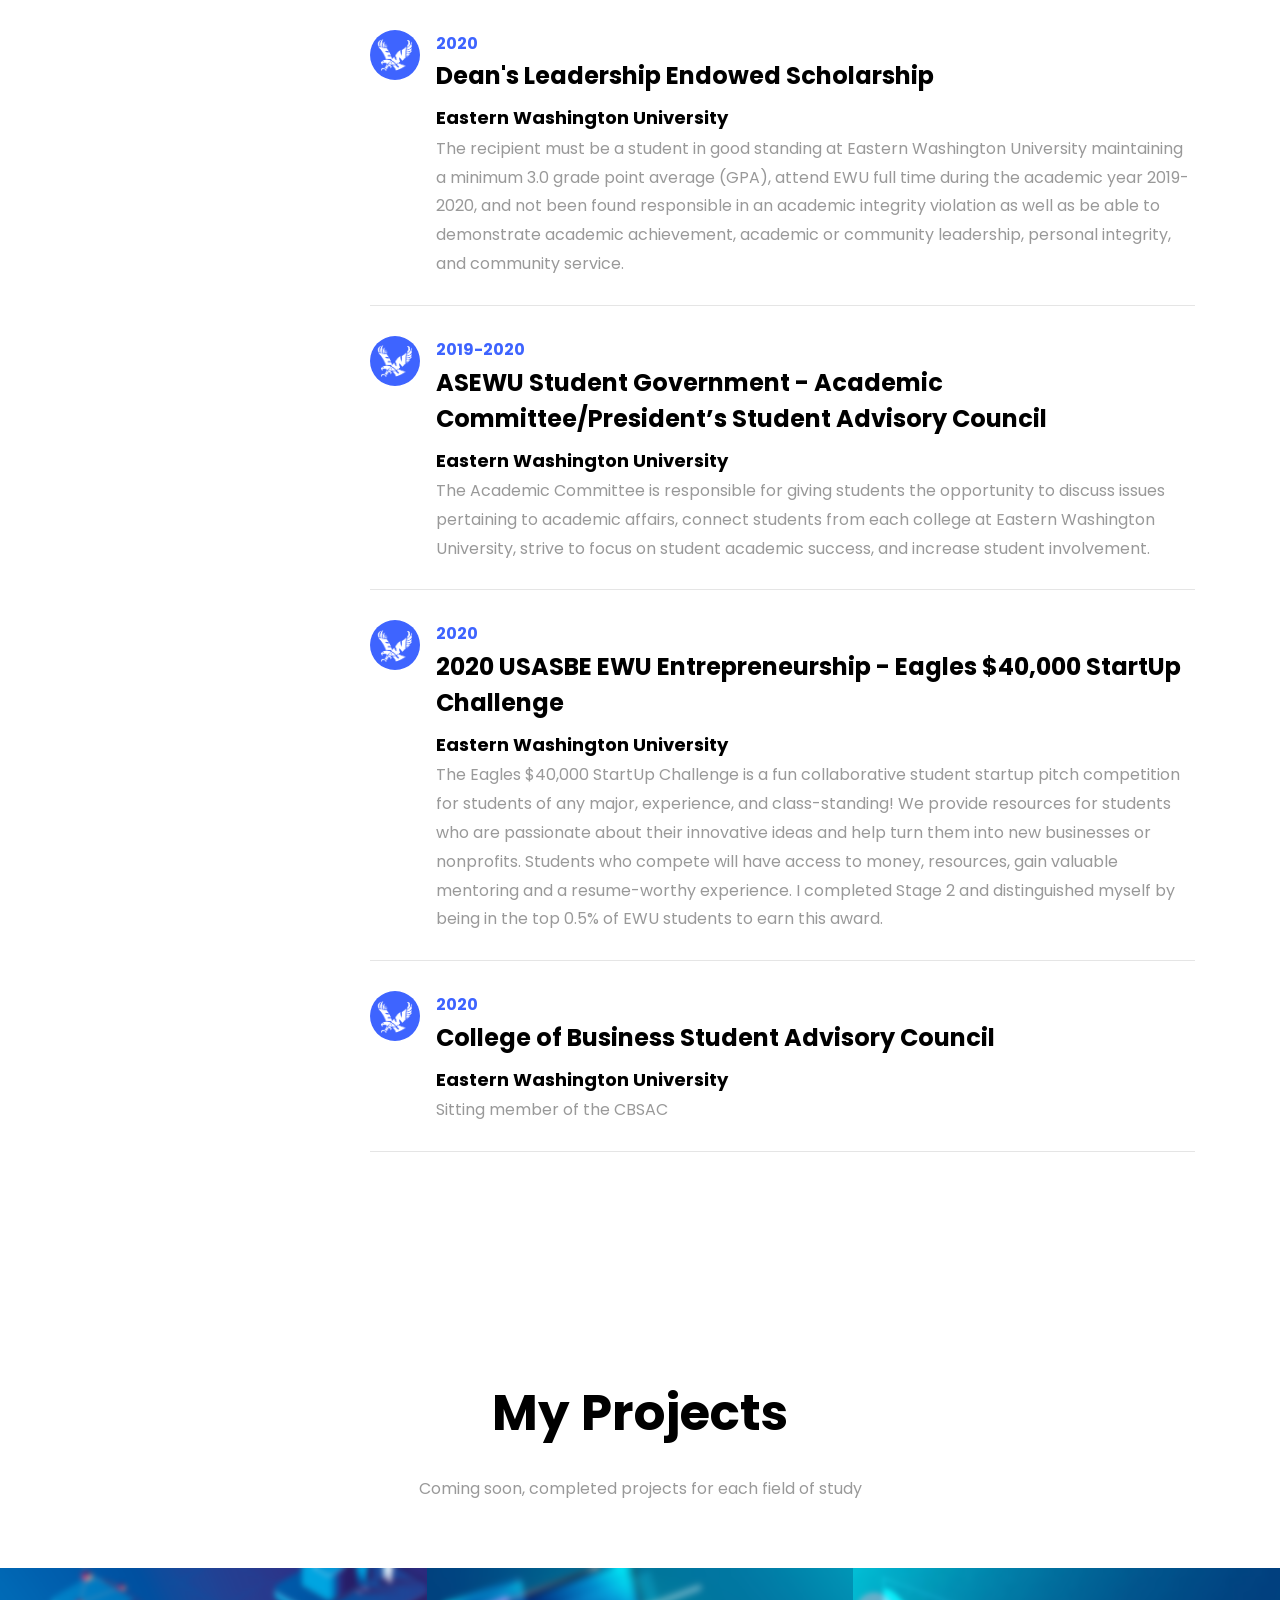
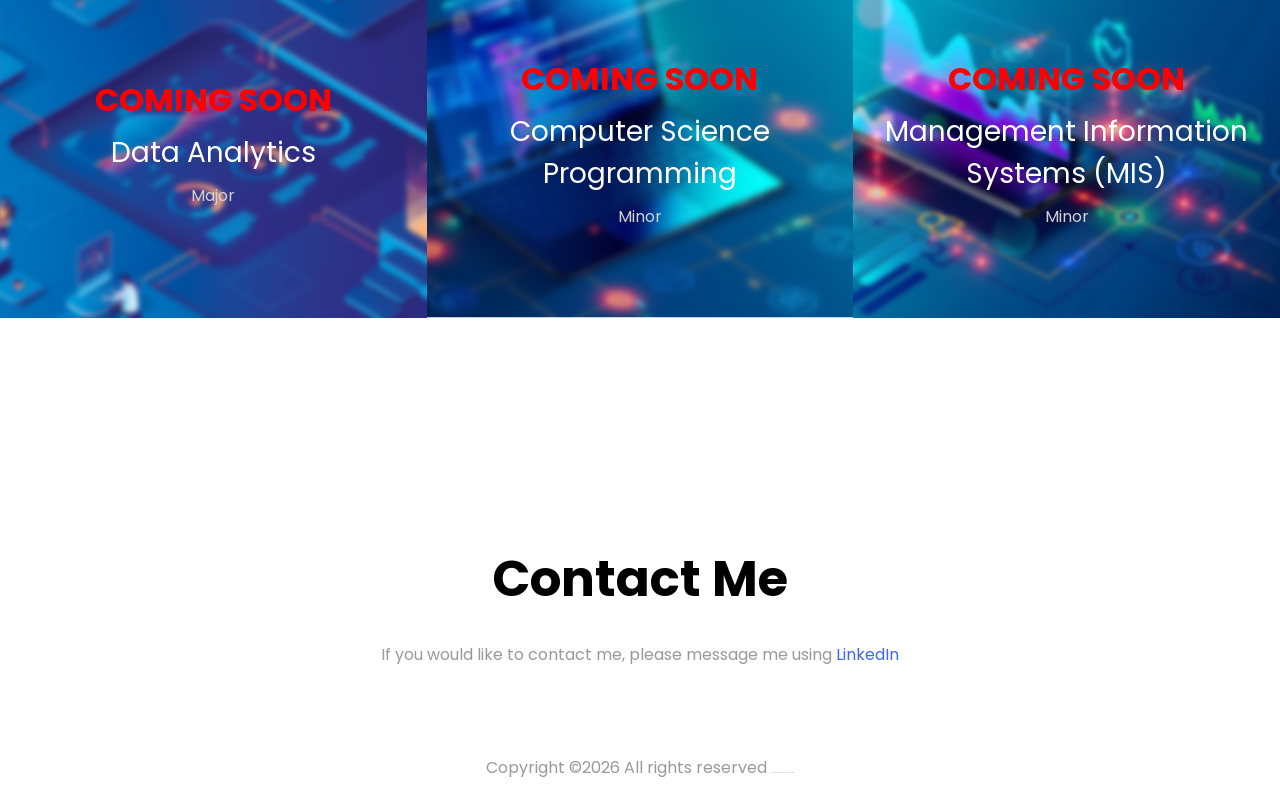
==== commit 765bf988: "Add files via upload added some stuff, fixed some stuff, and broke some stuff" ====
--- a/index.html
+++ b/index.html
@@ -1,6 +1,7 @@
 <!DOCTYPE html>
 <html lang="en">
   <head>
+	<link rel="shortcut icon" type="image/png" href="images/favicon.png">
     <title>Ephrem G</title>
     <meta charset="utf-8">
     <meta name="viewport" content="width=device-width, initial-scale=1, shrink-to-fit=no">
@@ -27,7 +28,7 @@
 	  
     <nav class="navbar navbar-expand-lg navbar-dark ftco_navbar ftco-navbar-light site-navbar-target" id="ftco-navbar">
 	    <div class="container">
-	      <a class="navbar-brand" href="index.html"><span>E</span></a>
+	      <a class="navbar-brand" href="index.html"><img src="images/favicon.png" width="35" height="35" style="position: relative; right: 9.56px; top: -1.3px;"></a>
 	      <button class="navbar-toggler js-fh5co-nav-toggle fh5co-nav-toggle" type="button" data-toggle="collapse" data-target="#ftco-nav" aria-controls="ftco-nav" aria-expanded="false" aria-label="Toggle navigation">
 	        <span class="oi oi-menu"></span> Menu
 	      </button>
@@ -72,28 +73,27 @@
     <section class="ftco-about img ftco-section ftco-no-pt ftco-no-pb" id="about-section">
     	<div class="container">
     		<div class="row d-flex no-gutters">
-    			<div class="col-md-5 col-lg-5 d-flex">
+
+				<div class="img d-flex align-self-stretch align-items-center">
+					<img src="images/CoverPhoto.png" width="390" height="520">
+				</div>
+    			<!-- <div class="col-md-5 col-lg-5 d-flex">
     				<div class="img-about img d-flex align-items-stretch">
     					<div class="overlay"></div>
-	    				<div class="img d-flex align-self-stretch align-items-center" style="background-image:url(images/CoverPhoto.png);">
-	    				</div>
+	    				<div class="img d-flex align-self-stretch align-items-center" style="background-image:url(images/CoverPhoto.png);"></div>
     				</div>
-    			</div>
+    			</div> -->
+
+				
+
     			<div class="col-md-6 col-lg-6 pl-md-5 py-5">
     				<div class="row justify-content-start pb-3">
 		          <div class="col-md-12 heading-section ftco-animate">
 		          	<h1 class="big">About</h1>
 		            <h2 class="mb-4">About Me</h2>
 		            <p>My name is Ephrem. I am currently enrolled as a senior at Eastern Washington University and will be graduating in June of 2021. 
-						I am pursuing a Bachelor of Science degree in Data Analytics and have earned minors in Computer Science Programming and Management Information Systems.</p>
-		            <ul class="about-info mt-4 px-md-0 px-2">
-		            	<li class="d-flex"><span> </span> <span> </span></li>
-		            	<li class="d-flex"><span> </span> <span> </span></li>
-		            	<li class="d-flex"><span> </span> <span> </span></li>
-		            	<li class="d-flex"><span> </span> <span> </span></li>
-		            	<li class="d-flex"><span> </span> <span> </span></li>
-		            	<li class="d-flex"><span> </span> <span> </span></li>
-		            </ul>
+						I am pursuing a Bachelor of Science degree in Data Analytics and have earned minors in Computer Science Programming and Management Information Systems.
+					</p>
 		          </div>
 		        </div>
 	        	<div class="counter-wrap ftco-animate d-flex mt-md-3">
@@ -165,12 +165,26 @@
 
 					  <div id="experience" class= "page two">
 					  	<h2 class="heading">Experience</h2>
+						<div class="resume-wrap d-flex ftco-animate">
+					    	<div class="icon d-flex align-items-center justify-content-center">
+					    		<span class="partner"><img src="images/ewu.png" class="img-fluid" alt="Colorlib Template"></span>
+					    	</div>
+					    	<div class="text pl-3">
+		    					<span class="date">2021-Present</span>
+		    					<h2>Data Analyst</h2>
+		    					<span class="position">Eastern Washington University - The Office of Institutional Research</span>
+		    					<p>As a Data Analyst, I am in charge of relaying descriptive and inferential statistics
+									to high level individuals and groups within the university as well as designing public and internal tableau dashboards.
+									Their website can be found <a href="https://inside.ewu.edu/institutional-research/">here</a>.
+								</p>
+		    				</div>
+						</div>
 					    <div class="resume-wrap d-flex ftco-animate">
 					    	<div class="icon d-flex align-items-center justify-content-center">
 					    		<span class="partner"><img src="images/ewu.png" class="img-fluid" alt="Colorlib Template"></span>
 					    	</div>
 					    	<div class="text pl-3">
-		    					<span class="date">2020-Present</span>
+		    					<span class="date">2020-2021</span>
 		    					<h2>Data Consultant Intern</h2>
 		    					<span class="position">Eastern Washington University - The Office of Institutional Research</span>
 		    					<p>Lead data consultant intern in charge of designing public and internal facing tableau dashboards to relay descriptive and inferential statistics
@@ -185,7 +199,7 @@
 					    	</div>
 					    	<div class="text pl-3">
 		    					<span class="date">2020-Present</span>
-		    					<h2>Data Analyst/Engineer Intern</h2>
+		    					<h2>Data Analyst | Data Engineer Intern</h2>
 		    					<span class="position">Benefi</span>
 		    					<p>Prject manager in charge of data collection ie.(Web scraping), data cleaning ie.(Excel, Python, Tableau), data analysis ie.(Excel, Python, Tableau), and 
 									creating a machine learning model for loan approval.
@@ -198,7 +212,7 @@
 					    		<span class="partner"><img src="images/cds.png" class="img-fluid" alt="Colorlib Template"></span>
 					    	</div>
 					    	<div class="text pl-3">
-		    					<span class="date">2017-Present</span>
+		    					<span class="date">2017-2020</span>
 		    					<h2>IT Technician</h2>
 		    					<span class="position">CDS Installers</span>
 		    					<p>Assisting with custom millwork and cabinet installations on multimillion-dollar government projects. Designing a more complex inventory system database using Microsoft Access.
@@ -221,10 +235,10 @@
 		    				</div>
 						</div>
 
-						<section class="ftco-section ftco-partner" id="resume-section">
+						<section class="ftco-section ftco-resume" id="resume-section">
 							<div class="container">
 								<div id="skills" class= "page three">
-								<style type="text/css">
+								<!-- <style type="text/css">
 									.ptab {
 										margin-left: 120px;
 									}
@@ -235,126 +249,151 @@
 									#myDIV {
 										width: 700px;
 									}
-								</style>
+								</style> -->
 								
 								<div class="col-sm-3 ftco-animate"> 
 									<h2 class="heading">Skills</h2>
 								</div>
-								<div class="col-sm-3 ftco-animate">
-									<h5 class="tab"><strong>Tableau</strong></h5>
-									<p class="ptab" id="myDIV">Advanced knowledge and experience using Tableau to create complex dashboards and analyses. Also Tableau certified as a
-										Tableau Desktop Specialist. View my Tableau credentials 
-										<a href="https://www.youracclaim.com/badges/c286a441-93a7-4f98-8ee1-cd4f46ddb902?source=linked_in_profile">
-										here</a>.</p>
-								</div>
-								<div class="col-sm-3 ftco-animate">
-									<h5 class="tab"><strong>Minitab</strong></h5>
-									<p class="ptab" id="myDIV">Proficient in using Minitab for data analysis and visualization.</p>
-								</div>
-								<div class="col-sm-3 ftco-animate">
-									<h5 class="tab"><strong>SQL</strong></h5>
-									<p class="ptab" id="myDIV">Proficient in using SQL such as creating, joining, and querying from SQL databases.</p>
-								</div>
-								<div class="col-sm-3 ftco-animate">
-									<h5 class="tab"><strong>Python & Java</strong></h5>
-									<p class="ptab" id="myDIV">Experienced in using Java and Python to solve real world software problems such as web scraping, 
-										data cleaning, data analysis, and application development.</p>
-								</div>
-								<div class="col-sm-3 ftco-animate">
-									<h5 class="tab"><strong>HTML 5</strong></h5>
-									<p class="ptab" id="myDIV">Experienced in using HTML such as to create and edit sections within this site.</p>
-								</div>
-								<div class="col-sm-3 ftco-animate">
-									<h5 class="tab"><strong>Microsoft Products</strong></h5>
-									<p class="ptab" id="myDIV">Advanced knowledge and experience using Microsoft's Office 365 software suit as well as Microsoft Azure.</p>
-								</div>
-								<div class="col-sm-3 ftco-animate">
-									<h5 class="tab"><strong>Visual Studio & Eclipse</strong></h5>
-									<p class="ptab" id="myDIV">Proficient in using both IDEs to create programs and applications as well as their intergration with GIT.</p>
-								</div>
-						  	<!-- </div>
-						</section>
-						<section class="ftco-section ftco-partner">
-							<div class="container"> -->
-								<div class="row">
+								
+								<div class="resume-wrap d-flex ftco-animate">
+									<!-- <div class="text pl-3"> -->
+										<div class="col-sm-3 ftco-animate">
+											<h5><strong>Tableau</strong></h5>
+												<span class="ptab" id="myDIV">
+													<p>Advanced knowledge and experience using Tableau to create complex dashboards and analyses. Also Tableau certified as a
+														Tableau Desktop Specialist. View my Tableau credentials 
+														<a href="https://www.youracclaim.com/badges/c286a441-93a7-4f98-8ee1-cd4f46ddb902?source=linked_in_profile">
+															here.
+														</a>
+													</p>
+												</span>
+										</div>
+									<!-- </div> -->
+								</div>
+
+								<div class="resume-wrap d-flex ftco-animate">
 									<div class="col-sm-3 ftco-animate">
-										<a class="partner"><img src="images/SQLlogo.png" class="img-fluid" alt="Colorlib Template"></a>
+										<h5><strong>Minitab</strong></h5>
+											<span class="ptab" id="myDIV">
+												<p>Proficient in using Minitab for data analysis and visualization.</p>
+											</span>
 									</div>
+								</div>
+
+								<div class="resume-wrap d-flex ftco-animate">
 									<div class="col-sm-3 ftco-animate">
-										<a class="partner"><img src="images/PythonLogo.png" class="img-fluid" alt="Colorlib Template"></a>
+										<h5><strong>SQL</strong></h5>
+											<span class="ptab" id="myDIV">
+												<p>Proficient in using SQL such as creating, joining, and querying from SQL databases.</p>
+											</span>
 									</div>
+								</div>
+
+								<div class="resume-wrap d-flex ftco-animate">
 									<div class="col-sm-3 ftco-animate">
-										<a class="partner"><img src="images/partner-3.png" class="img-fluid" alt="Colorlib Template"></a>
+										<h5><strong>Python & Java</strong></h5>
+											<span class="ptab" id="myDIV">
+												<p>Experienced in using Java and Python to solve real world software problems such as web scraping, 
+												data cleaning, data analysis, and application development.</p>
+											</span>
 									</div>
+								</div>
+
+								<div class="resume-wrap d-flex ftco-animate">
 									<div class="col-sm-3 ftco-animate">
-										<a class="partner"><img src="images/HTMLlogo.png" class="img-fluid" alt="Colorlib Template"></a>
+										<h5><strong>HTML 5</strong></h5>
+											<span class="ptab" id="myDIV">
+												<p>Experienced in using HTML such as to create and edit sections within this site.</p>
+											</span>
 									</div>
 								</div>
-								<div class="row">
-									<div class="col-sm ftco-animate">
-										<a class="partner"><img src="images/Clear.png" class="img-fluid" alt="Colorlib Template"></a>
+
+								<div class="resume-wrap d-flex ftco-animate">
+									<div class="col-sm-3 ftco-animate">
+										<h5><strong>Microsoft Products</strong></h5>
+											<span class="ptab" id="myDIV">
+												<p>Advanced knowledge and experience using Microsoft's Office 365 software suit as well as Microsoft Azure.</p>
+											</span>
 									</div>
-									<div class="col-sm ftco-animate">
-										<a class="partner"><img src="images/Clear.png" class="img-fluid" alt="Colorlib Template"></a>
+								</div>
+
+								<div class="resume-wrap d-flex ftco-animate">
+									<div class="col-sm-3 ftco-animate">
+										<h5><strong>Visual Studio & Eclipse</strong></h5>
+											<span class="ptab" id="myDIV">
+												<p>Proficient in using both IDEs to create programs and applications as well as their intergration with GIT.</p>
+											</span>
 									</div>
-									<div class="col-sm ftco-animate">
-										<a class="partner"><img src="images/Clear.png" class="img-fluid" alt="Colorlib Template"></a>
-									</div>
-									<div class="col-sm ftco-animate">
-										<a class="partner"><img src="images/Clear.png" class="img-fluid" alt="Colorlib Template"></a>
-									</div>
-								</div>
-								<div class="row">
-									<div class="col-sm ftco-animate">
-										<a class="partner"><img src="images/WordLogo.png" class="img-fluid" alt="Colorlib Template"></a>
-									</div>
-									<div class="col-sm ftco-animate">
-										<a class="partner"><img src="images/PowerpointLogo.png" class="img-fluid" alt="Colorlib Template"></a>
-									</div>
-									<div class="col-sm ftco-animate">
-										<a class="partner"><img src="images/ExcelLogo.png" class="img-fluid" alt="Colorlib Template"></a>
-									</div>
-									<div class="col-sm ftco-animate">
-										<a class="partner"><img src="images/AccessLogo.png" class="img-fluid" alt="Colorlib Template"></a>
-									</div>
-									<div class="col-sm ftco-animate">
-										<a class="partner"><img src="images/OutlookLogo.png" class="img-fluid" alt="Colorlib Template"></a>
-									</div>
-								</div>
-								<div class="row">
-									<div class="col-sm ftco-animate">
-										<a class="partner"><img src="images/Clear.png" class="img-fluid" alt="Colorlib Template"></a>
-									</div>
-									<div class="col-sm ftco-animate">
-										<a class="partner"><img src="images/Clear.png" class="img-fluid" alt="Colorlib Template"></a>
-									</div>
-									<div class="col-sm ftco-animate">
-										<a class="partner"><img src="images/Clear.png" class="img-fluid" alt="Colorlib Template"></a>
-									</div>
-									<div class="col-sm ftco-animate">
-										<a class="partner"><img src="images/Clear.png" class="img-fluid" alt="Colorlib Template"></a>
-									</div>
-								</div>
-								
-								<div class="row">
-									<div class="col-sm-3 ftco-animate">
-										<a class="partner"><img src="images/VisualStudioLogo.png" class="img-fluid" alt="Colorlib Template"></a>
-									</div>
-									<div class="col-sm-3 ftco-animate">
-										<a class="partner"><img src="images/EclipseJavaLogo.png" class="img-fluid" alt="Colorlib Template"></a>
-									</div>
-									<div class="col-sm-3 ftco-animate">
-										<a class="partner"><img src="images/Minitab_Logo.png" class="img-fluid" alt="Colorlib Template"></a>
-									</div>
-									<div class="col-sm-3 ftco-animate">
-										<a class="partner"><img src="images/TableauLogo.png" class="img-fluid" alt="Colorlib Template"></a>
-									</div>
-								</div>
+								</div>
+								<!-- <div class="resume-wrap d-flex ftco-animate"> -->
+									<!-- <div class="row">
+										<div class="col-sm-3 ftco-animate">
+											<a class="partner"><img src="images/SQLlogo.png" class="img-fluid" alt="Colorlib Template"></a>
+										</div>
+										<div class="col-sm-3 ftco-animate">
+											<a class="partner"><img src="images/PythonLogo.png" class="img-fluid" alt="Colorlib Template"></a>
+										</div>
+										<div class="col-sm-3 ftco-animate">
+											<a class="partner"><img src="images/partner-3.png" class="img-fluid" alt="Colorlib Template"></a>
+										</div>
+										<div class="col-sm-3 ftco-animate">
+											<a class="partner"><img src="images/HTMLlogo.png" class="img-fluid" alt="Colorlib Template"></a>
+										</div>
+									</div> -->
+								<!-- </div> -->
+							
+								<!-- <div class="resume-wrap d-flex ftco-animate"> -->
+									<!-- <div class="row">
+										<div class="col-sm ftco-animate">
+											<a class="partner"><img src="images/WordLogo.png" class="img-fluid" alt="Colorlib Template"></a>
+										</div>
+										<div class="col-sm ftco-animate">
+											<a class="partner"><img src="images/PowerpointLogo.png" class="img-fluid" alt="Colorlib Template"></a>
+										</div>
+										<div class="col-sm ftco-animate">
+											<a class="partner"><img src="images/ExcelLogo.png" class="img-fluid" alt="Colorlib Template"></a>
+										</div>
+										<div class="col-sm ftco-animate">
+											<a class="partner"><img src="images/AccessLogo.png" class="img-fluid" alt="Colorlib Template"></a>
+										</div>
+										<div class="col-sm ftco-animate">
+											<a class="partner"><img src="images/OutlookLogo.png" class="img-fluid" alt="Colorlib Template"></a>
+										</div>
+									</div> -->
+								<!-- </div> -->
+							
+								<!-- <div class="resume-wrap d-flex ftco-animate"> -->
+									<!-- <div class="row">
+										<div class="col-sm-3 ftco-animate">
+											<a class="partner"><img src="images/VisualStudioLogo.png" class="img-fluid" alt="Colorlib Template"></a>
+										</div>
+										<div class="col-sm-3 ftco-animate">
+											<a class="partner"><img src="images/EclipseJavaLogo.png" class="img-fluid" alt="Colorlib Template"></a>
+										</div>
+										<div class="col-sm-3 ftco-animate">
+											<a class="partner"><img src="images/Minitab_Logo.png" class="img-fluid" alt="Colorlib Template"></a>
+										</div>
+										<div class="col-sm-3 ftco-animate">
+											<a class="partner"><img src="images/TableauLogo.png" class="img-fluid" alt="Colorlib Template"></a>
+										</div>
+									</div> -->
+								<!-- </div> -->
 							</div>
 						</section> 
 
 					  <div id="certifications" class= "page four">
 					    <h2 class="heading">Licenses & Certifications</h2>
+						<div class="resume-wrap d-flex ftco-animate">
+					    	<div class="icon d-flex align-items-center justify-content-center">
+					    		<span class="partner"><img src="images/Amazon_Web_Services_Logo.png" class="img-fluid" alt="Colorlib Template"></span>
+					    	</div>
+					    	<div class="text pl-3">
+		    					<span class="date">Issued March 2021 - Expires March 2024</span>
+		    					<h2>AWS Certified Cloud Practitioner</h2>
+		    					<span class="position">Amazon Web Services (AWS)</span>
+		    					<p><a href="https://www.youracclaim.com/badges/4b7f1e70-f2a4-42e0-aff0-d89c1d9b1746">Click here to see credential</a></p>
+	    					</div>
+	    				</div>
 					    <div class="resume-wrap d-flex ftco-animate">
 					    	<div class="icon d-flex align-items-center justify-content-center">
 					    		<span class="partner"><img src="images/tableau-software.png" class="img-fluid" alt="Colorlib Template"></span>
@@ -364,6 +403,17 @@
 		    					<h2>Tableau Desktop Specialist</h2>
 		    					<span class="position">Tableau Software</span>
 		    					<p><a href="https://www.youracclaim.com/badges/c286a441-93a7-4f98-8ee1-cd4f46ddb902?source=linked_in_profile">Click here to see credential</a></p>
+	    					</div>
+	    				</div>
+						<div class="resume-wrap d-flex ftco-animate">
+					    	<div class="icon d-flex align-items-center justify-content-center">
+					    		<span class="partner"><img src="images/microsoft.png" class="img-fluid" alt="Colorlib Template"></span>
+					    	</div>
+					    	<div class="text pl-3">
+		    					<span class="date">Issued March 2021 - No Expiration Date</span>
+		    					<h2>Microsoft Certified: Power Platform Fundamentals</h2>
+		    					<span class="position">Microsoft</span>
+		    					<p><a href="https://www.youracclaim.com/badges/1b83f9a8-6322-4b25-999f-f74b17b8af13">Click here to see credential</a></p>
 	    					</div>
 	    				</div>
 						<div class="resume-wrap d-flex ftco-animate">
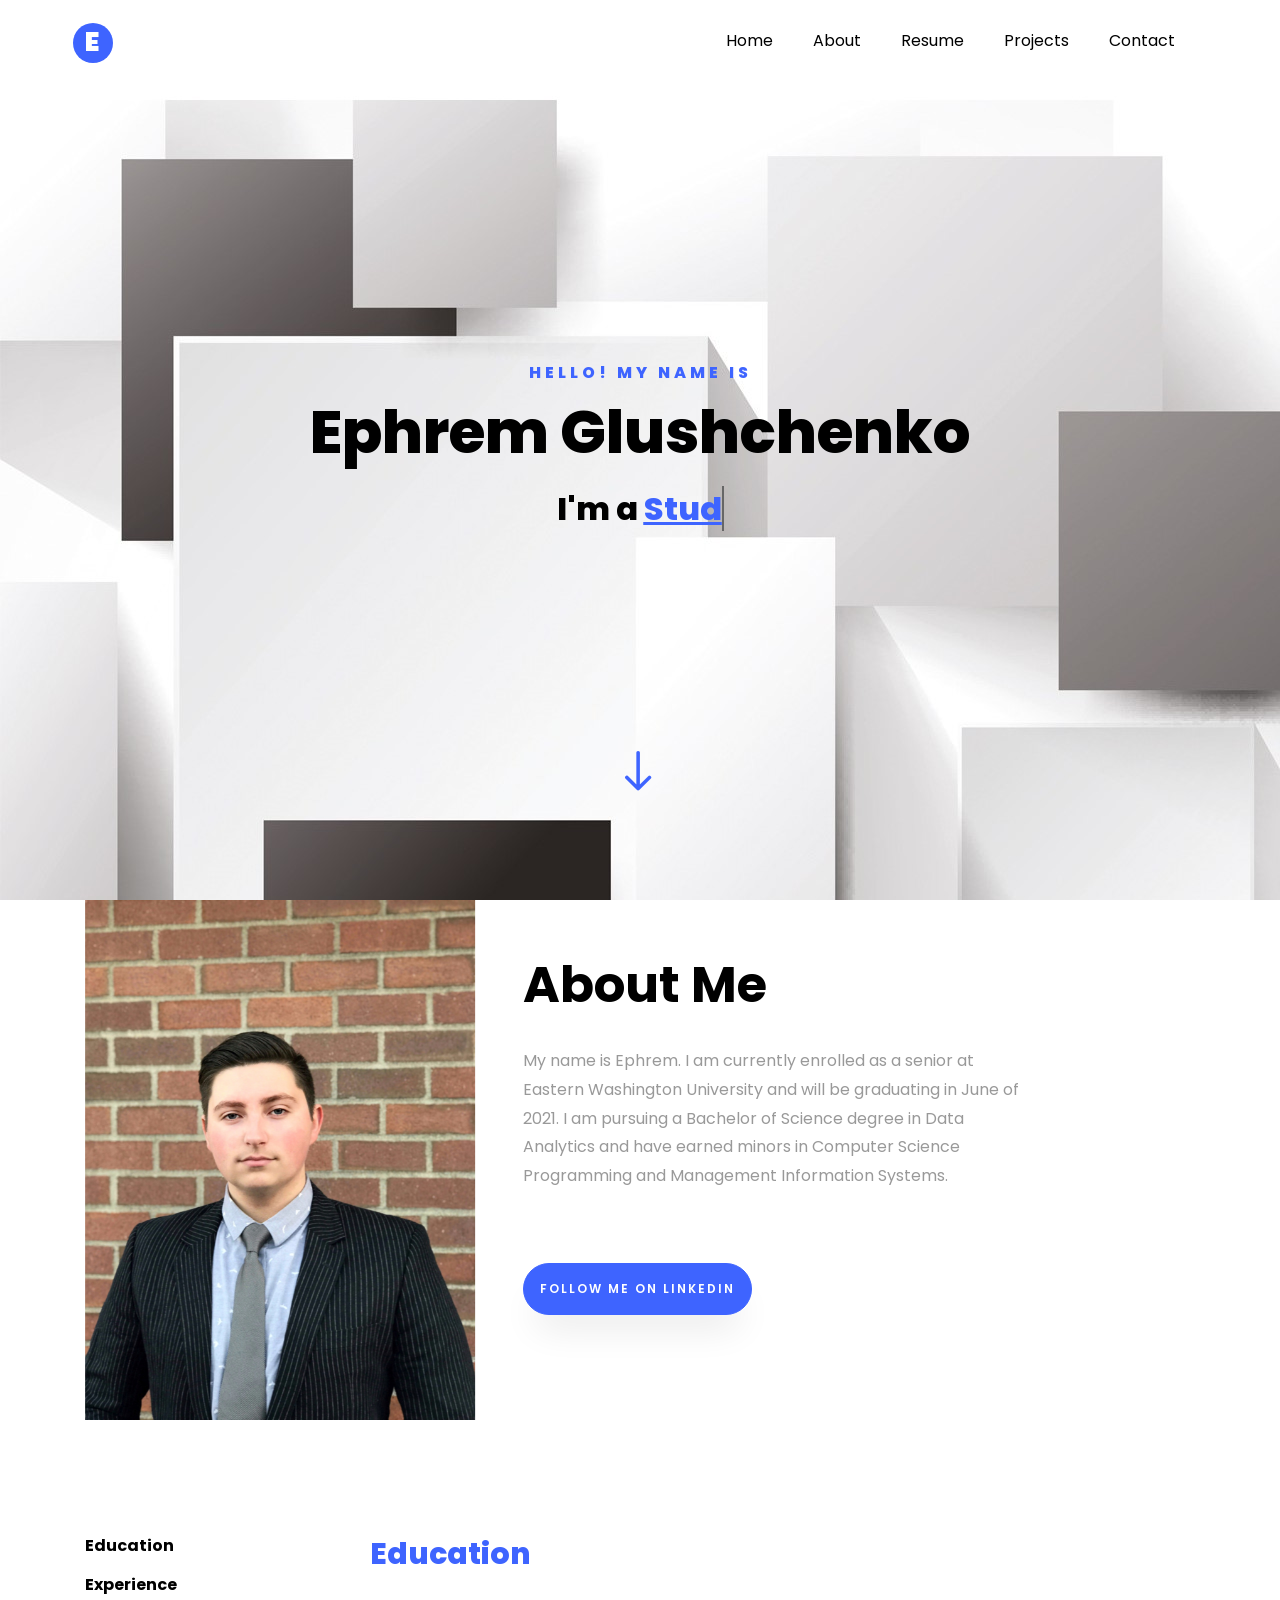
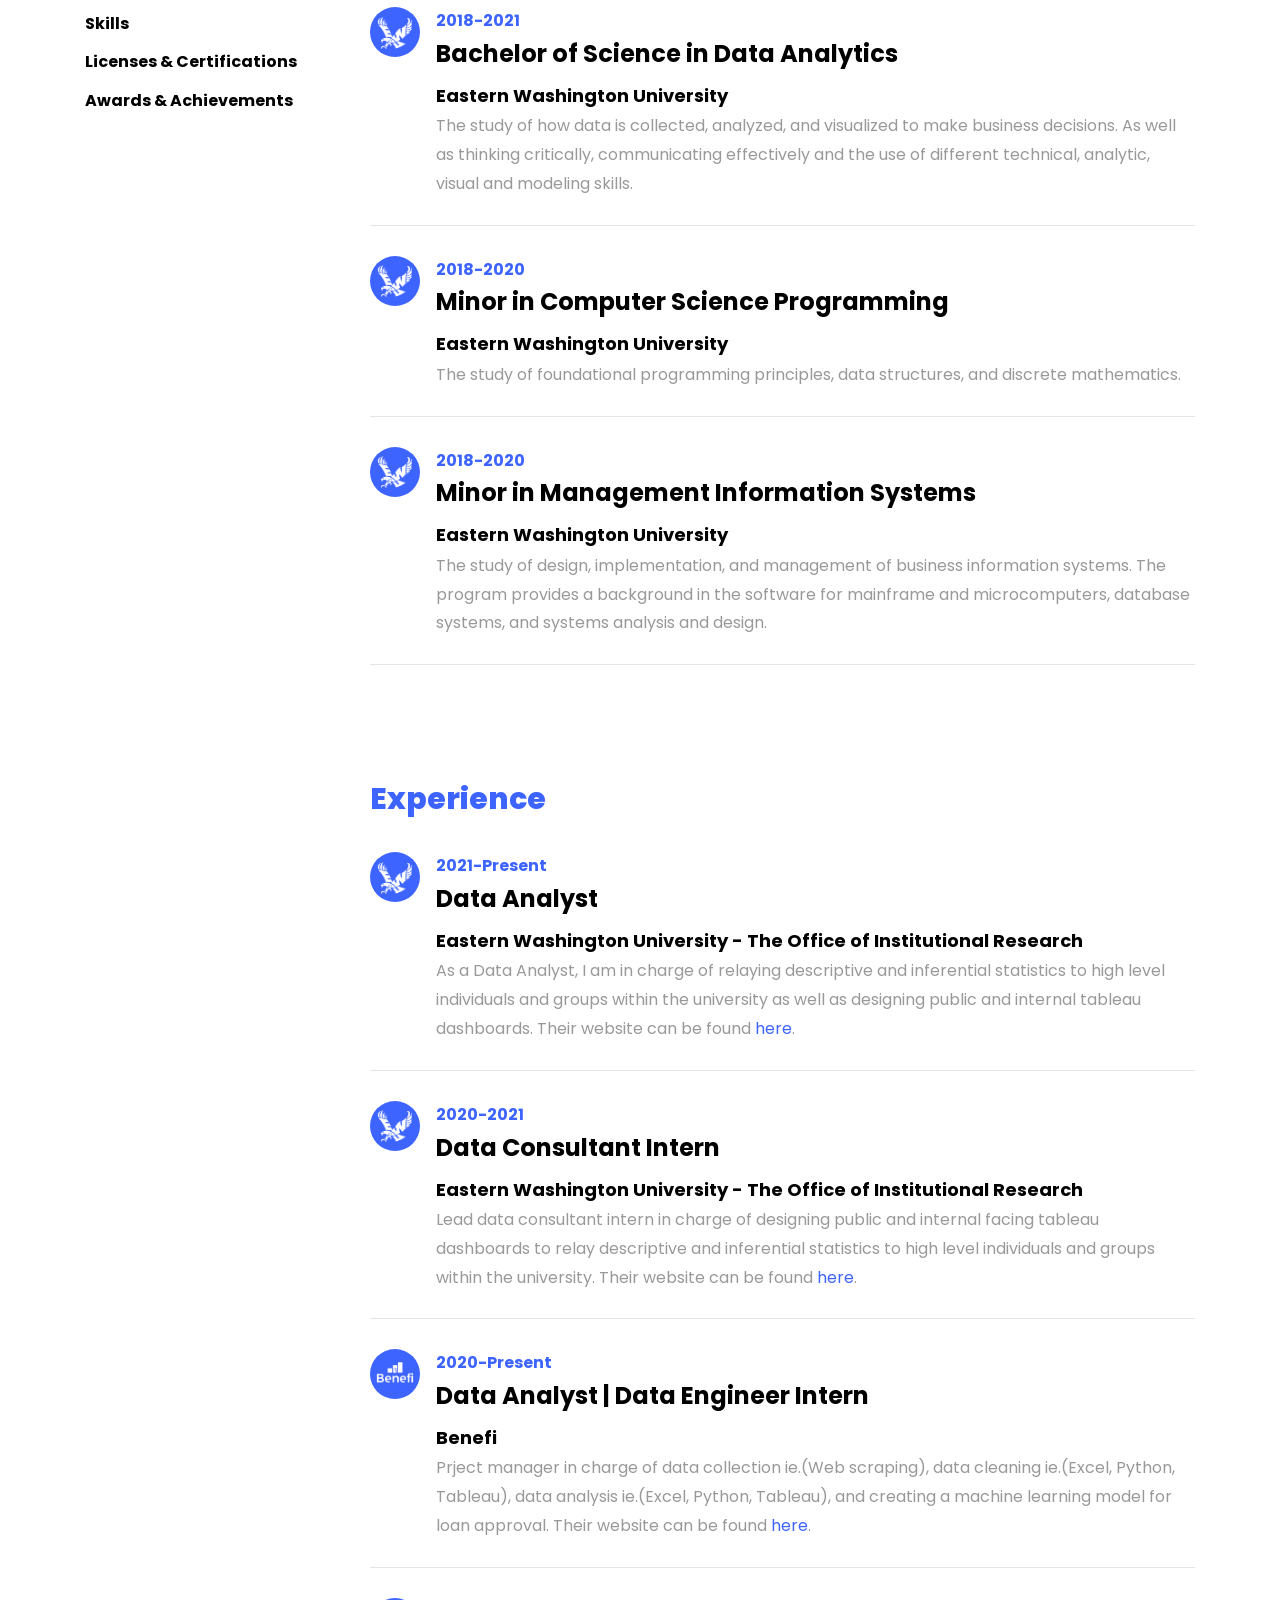
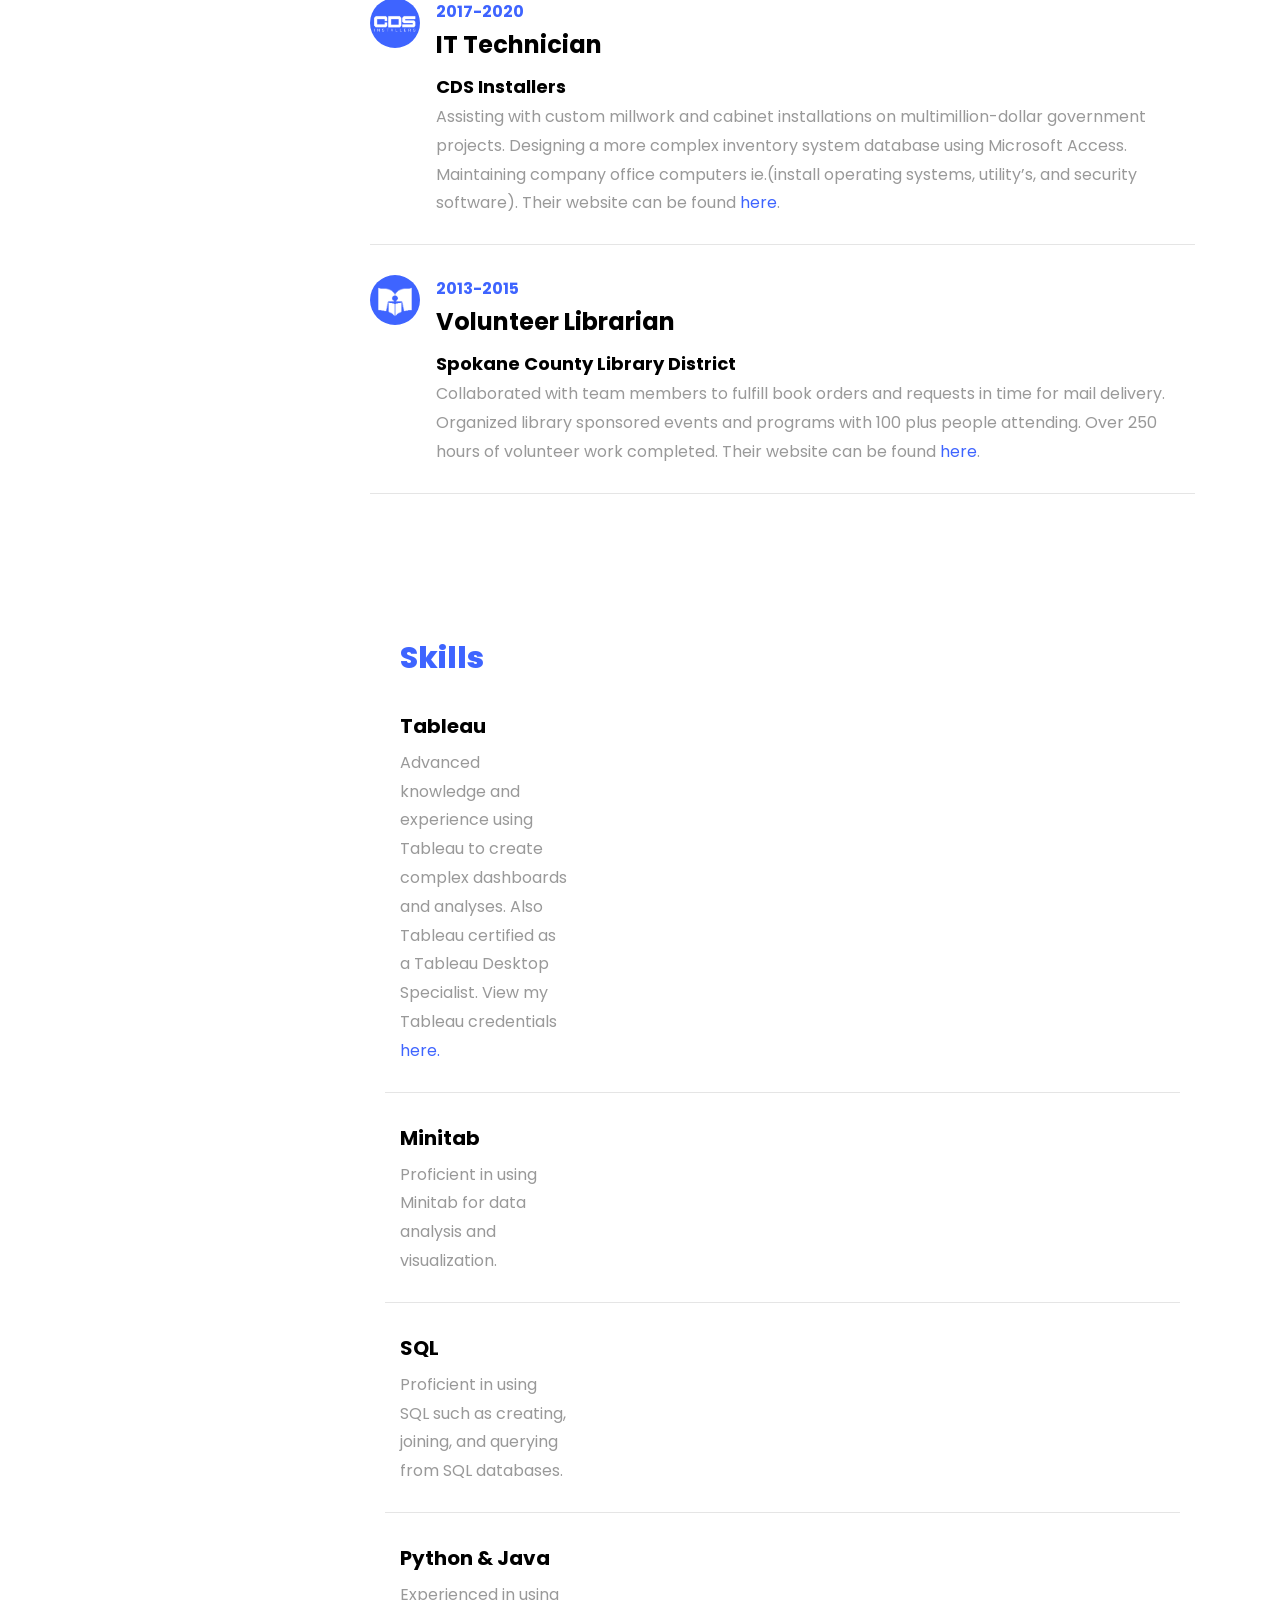
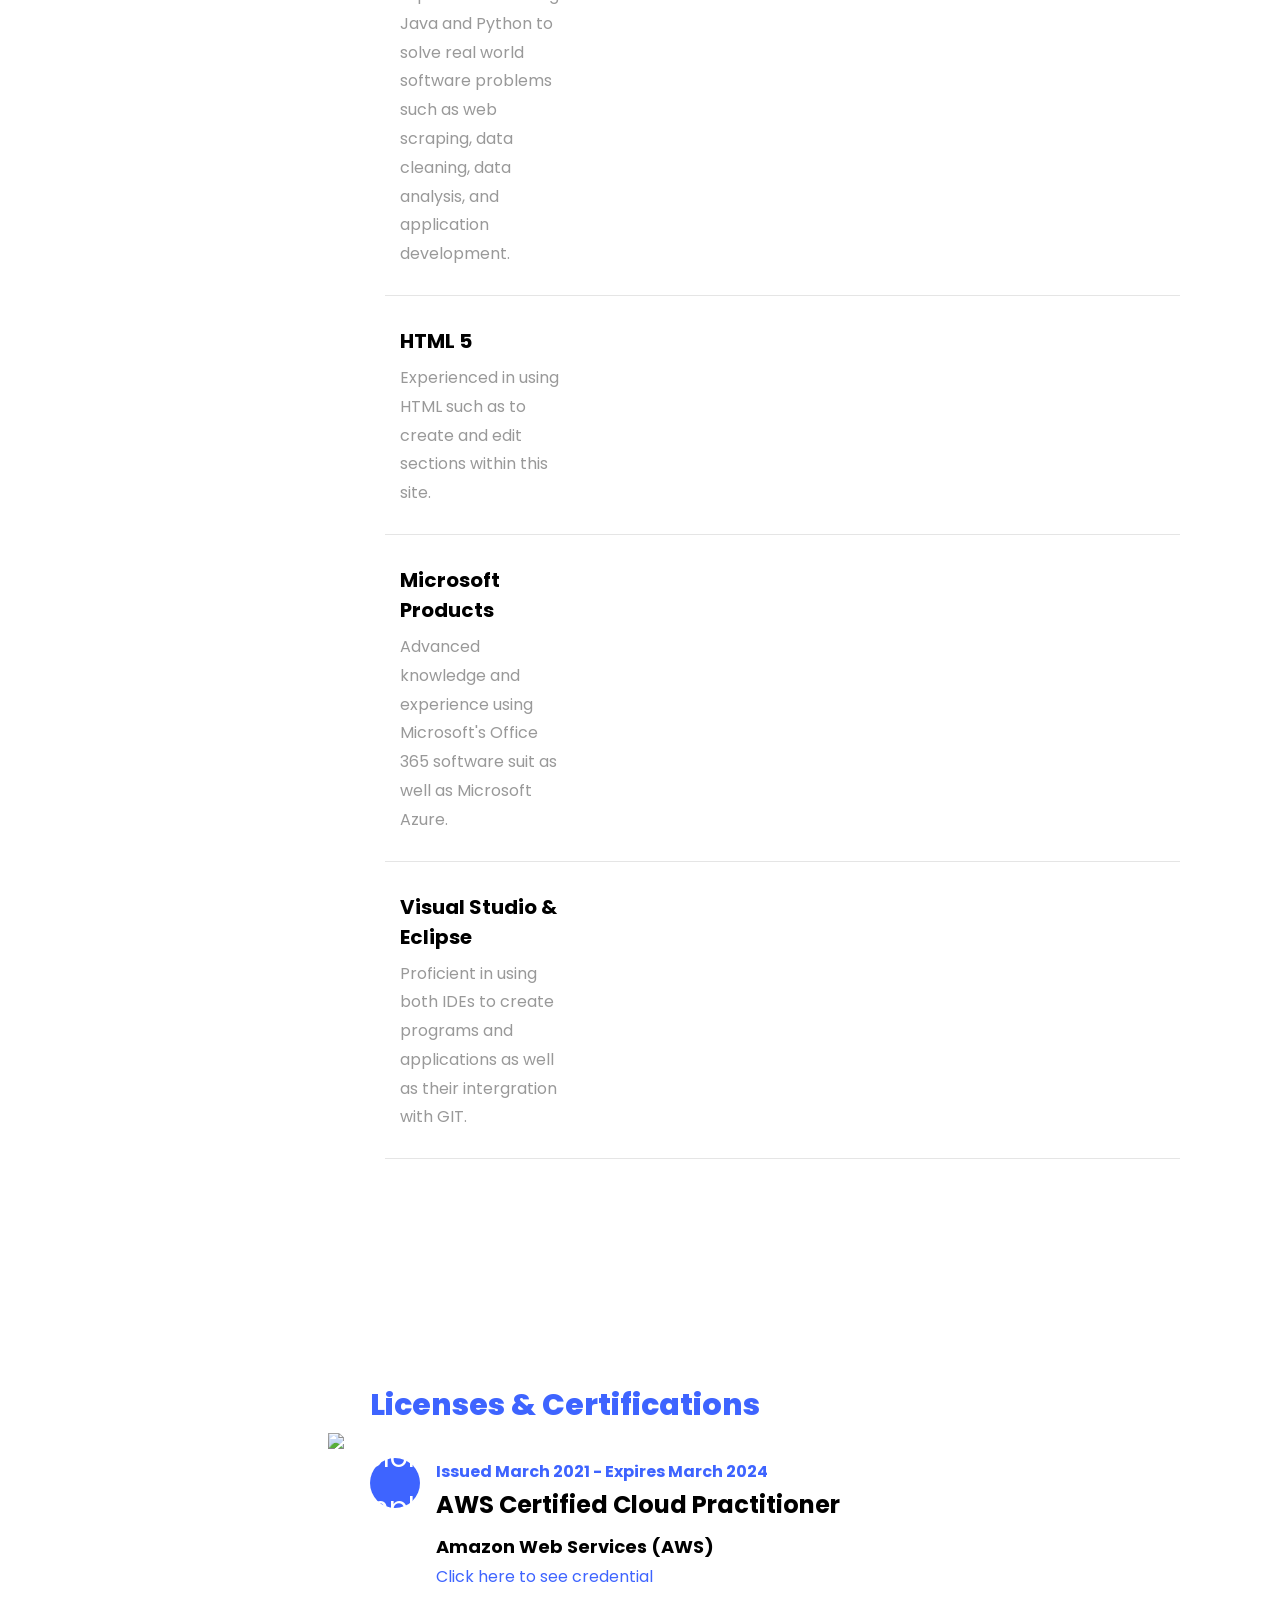
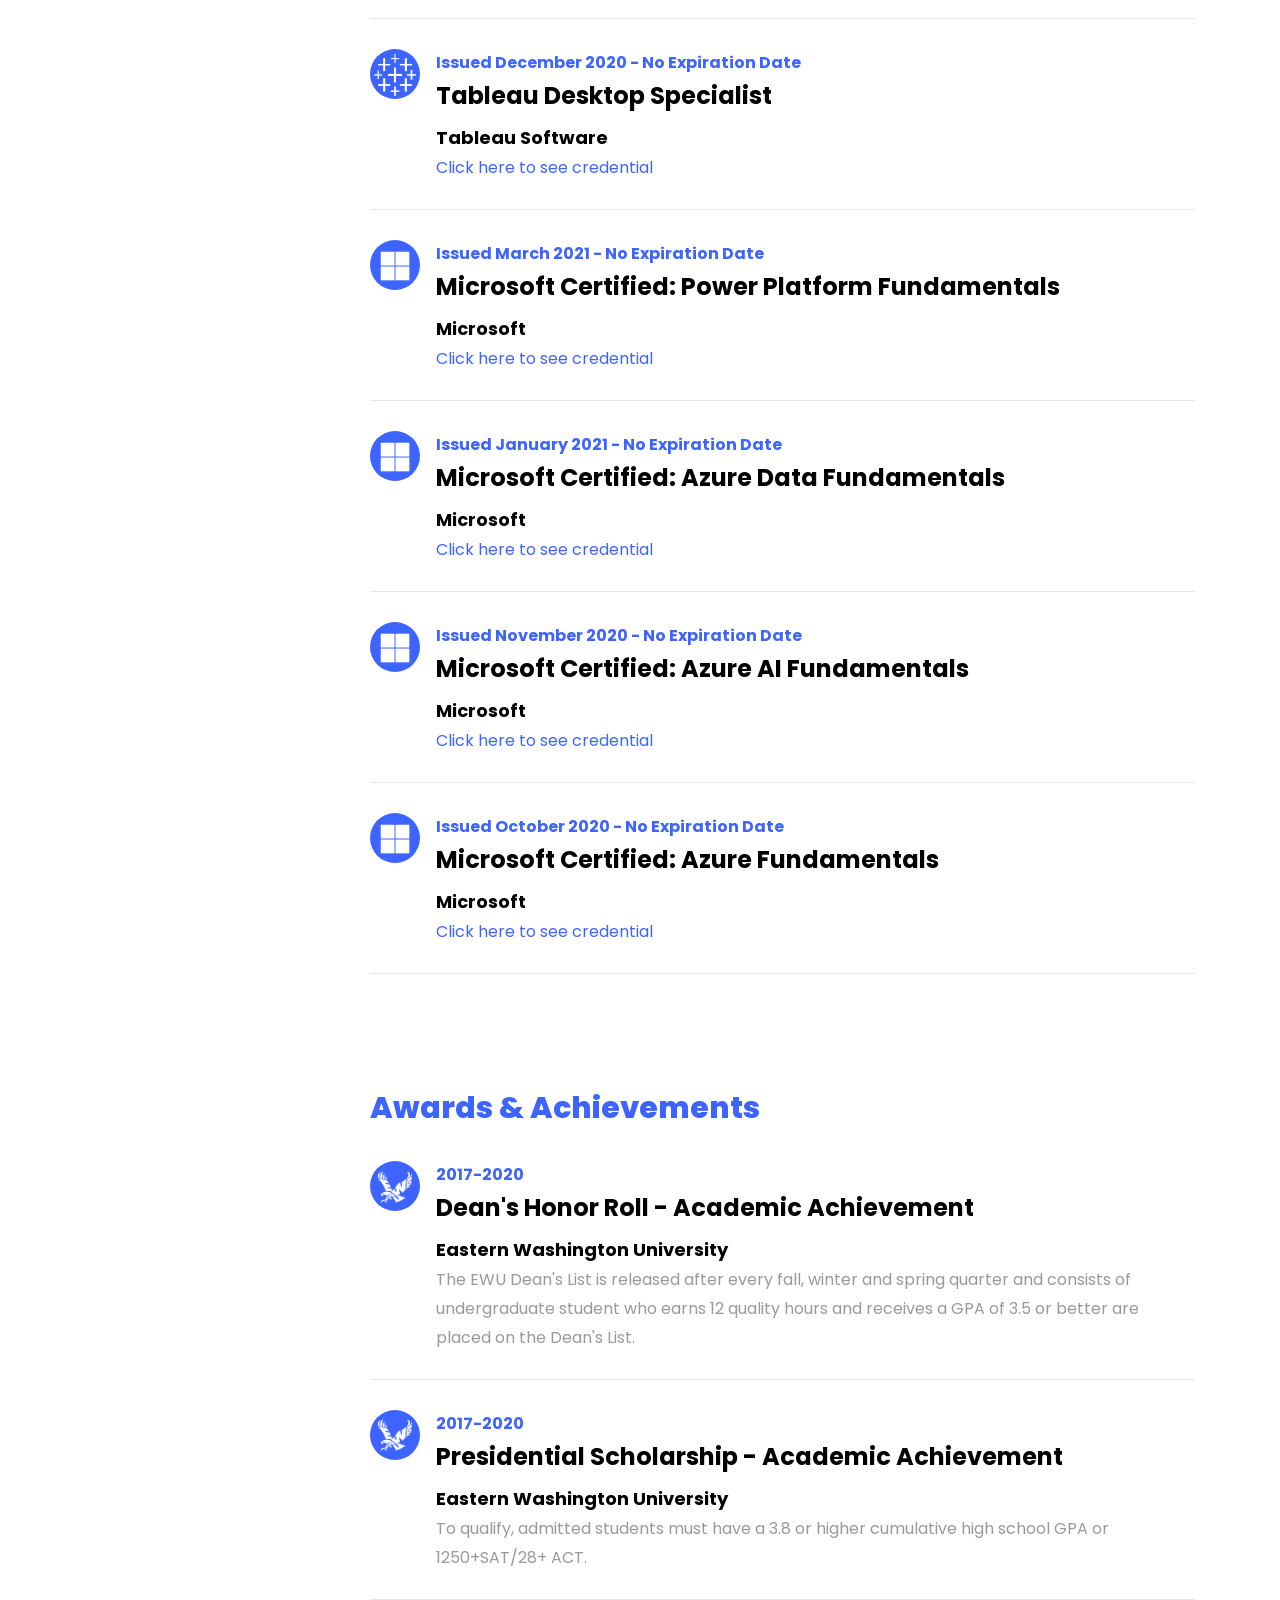
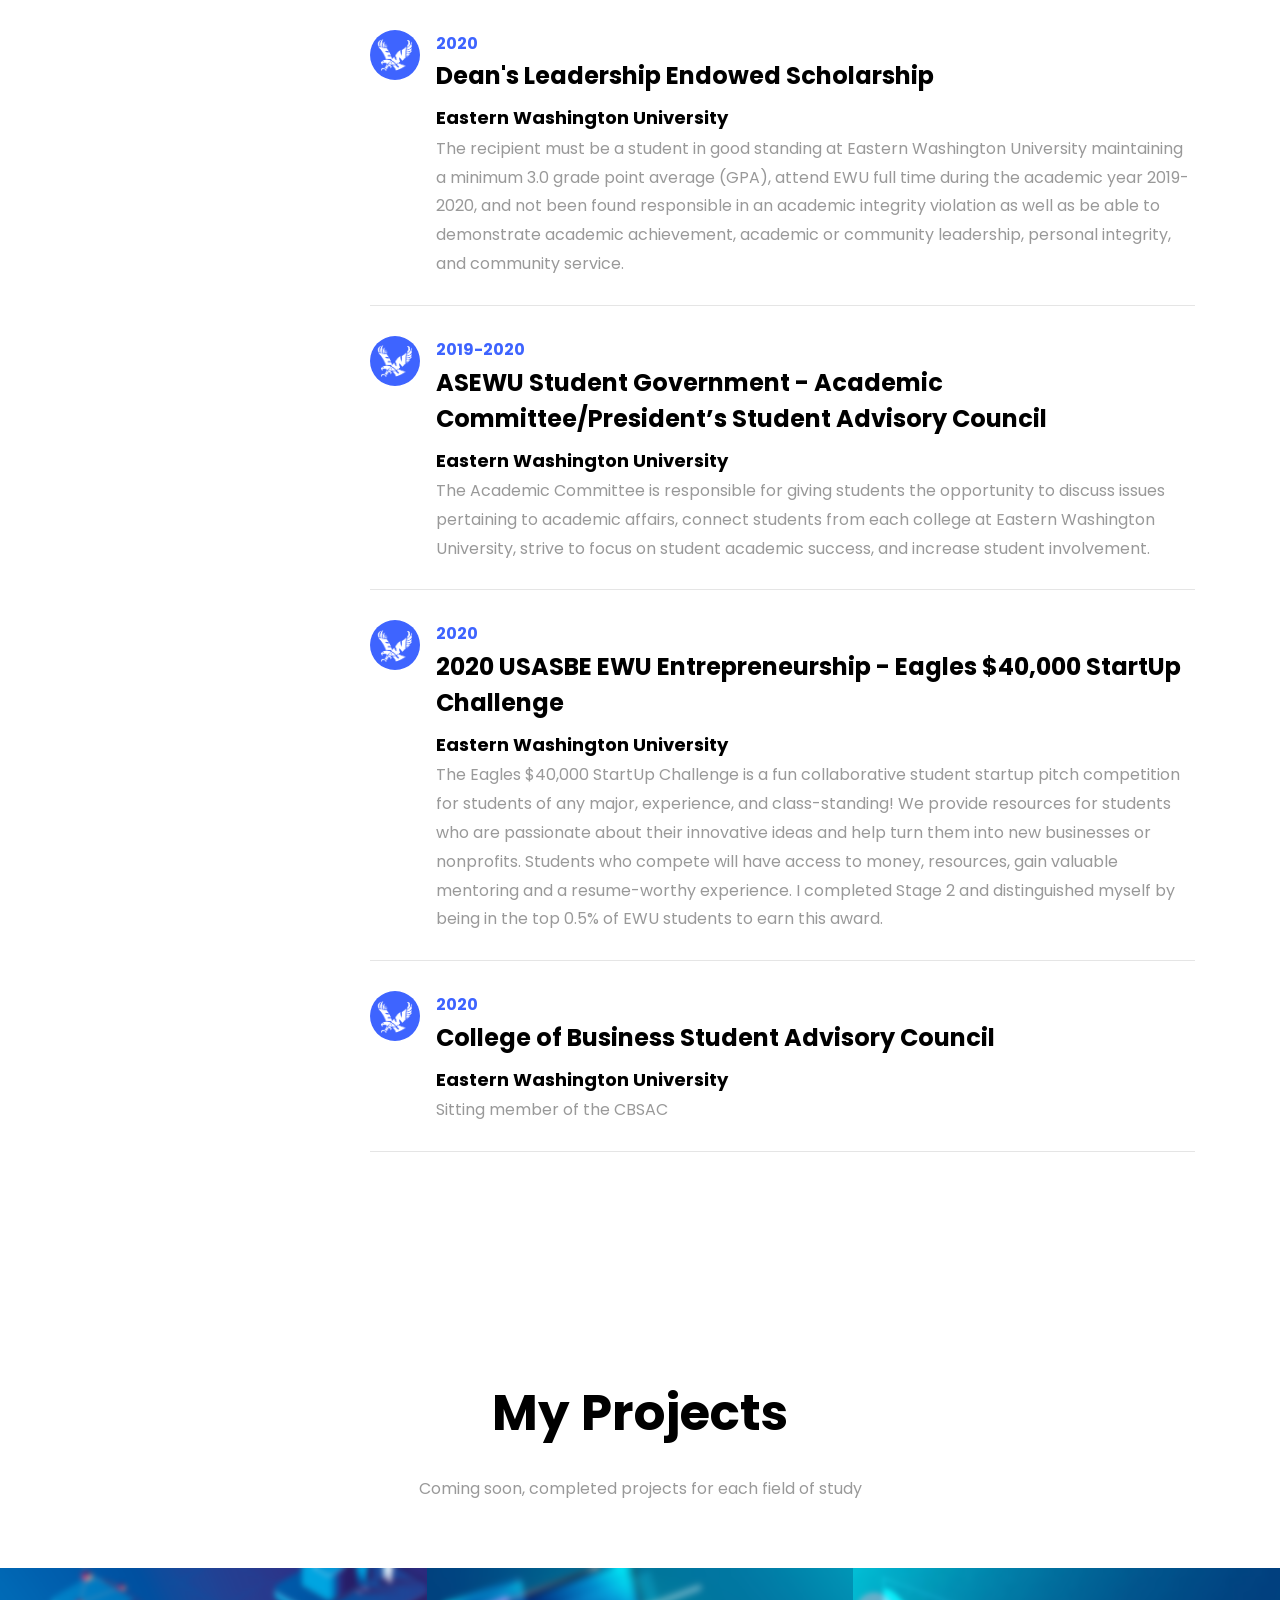
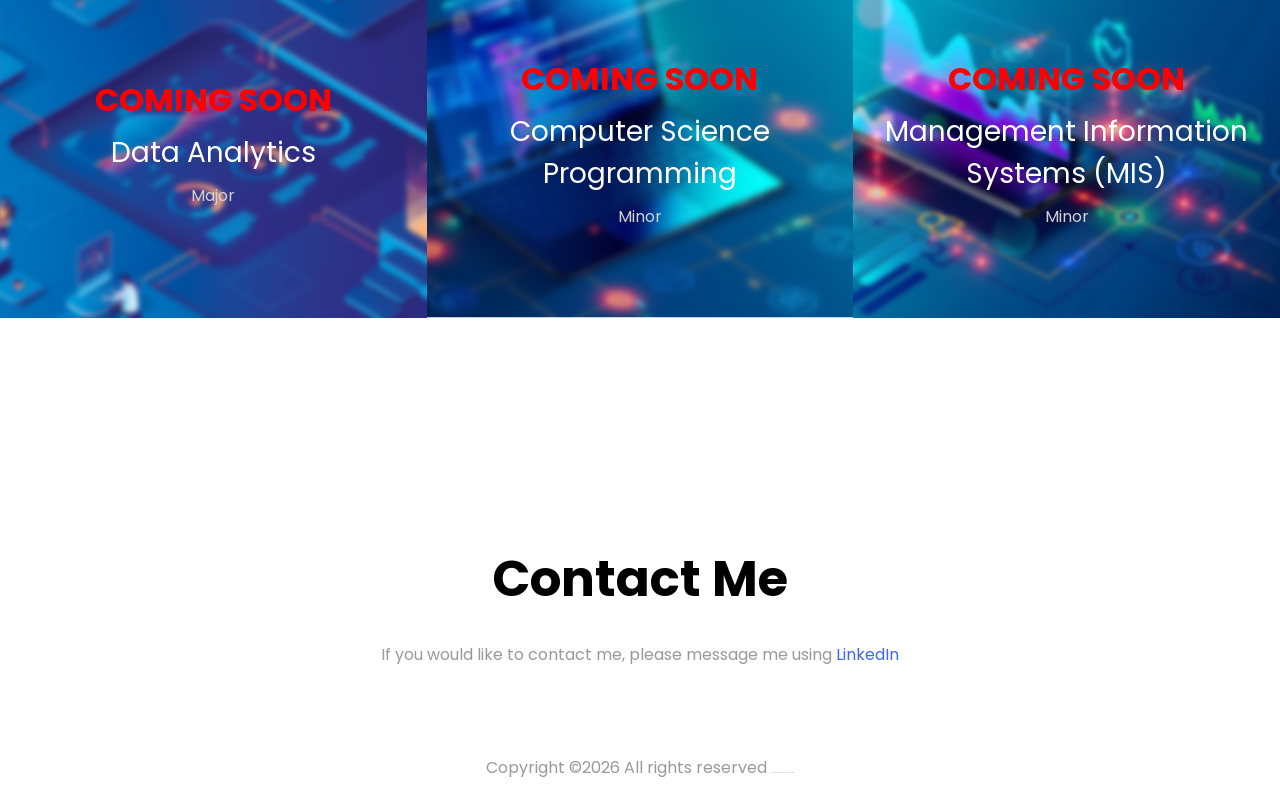
==== commit d2fad4fd: "Add files via upload" ====
--- a/index.html
+++ b/index.html
@@ -28,7 +28,7 @@
 	  
     <nav class="navbar navbar-expand-lg navbar-dark ftco_navbar ftco-navbar-light site-navbar-target" id="ftco-navbar">
 	    <div class="container">
-	      <a class="navbar-brand" href="index.html"><img src="images/favicon.png" width="35" height="35" style="position: relative; right: 9.56px; top: -1.3px;"></a>
+	      <a class="navbar-brand" href="index.html"><span>E</span></a>
 	      <button class="navbar-toggler js-fh5co-nav-toggle fh5co-nav-toggle" type="button" data-toggle="collapse" data-target="#ftco-nav" aria-controls="ftco-nav" aria-expanded="false" aria-label="Toggle navigation">
 	        <span class="oi oi-menu"></span> Menu
 	      </button>
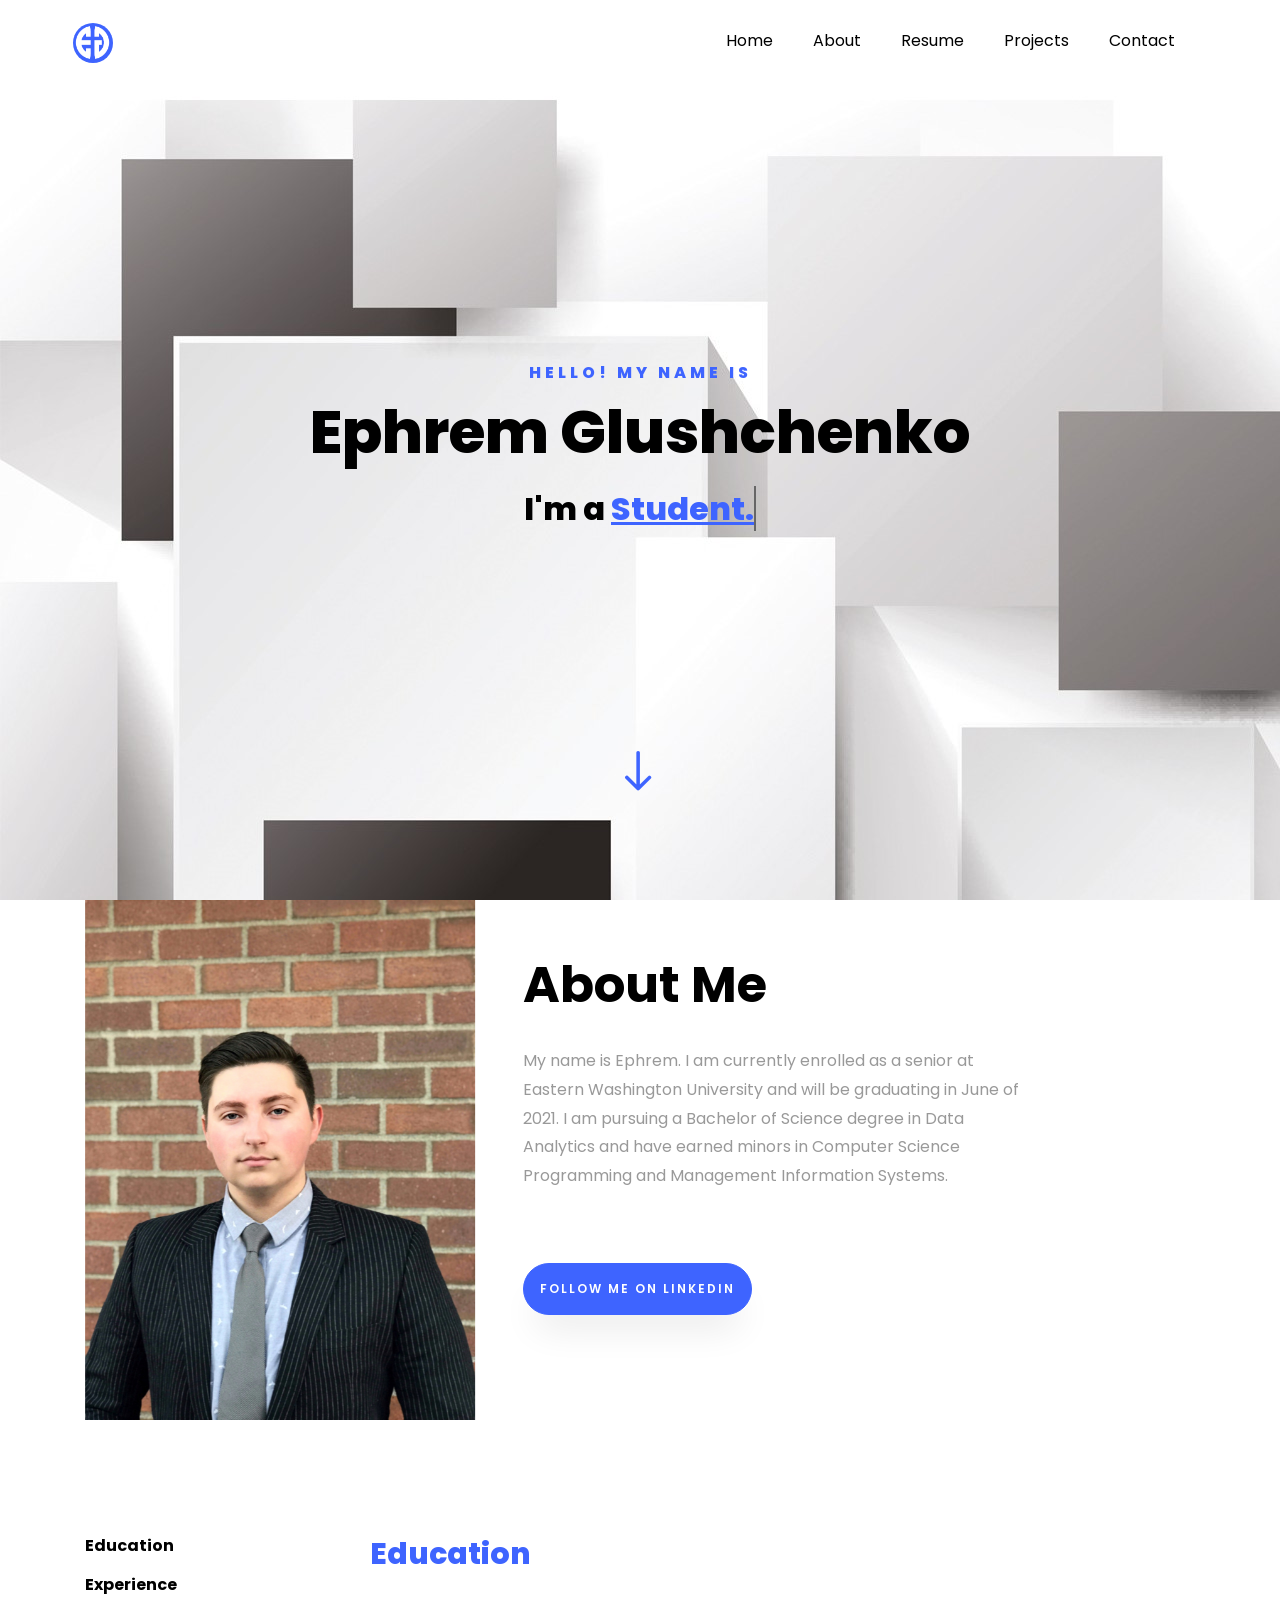
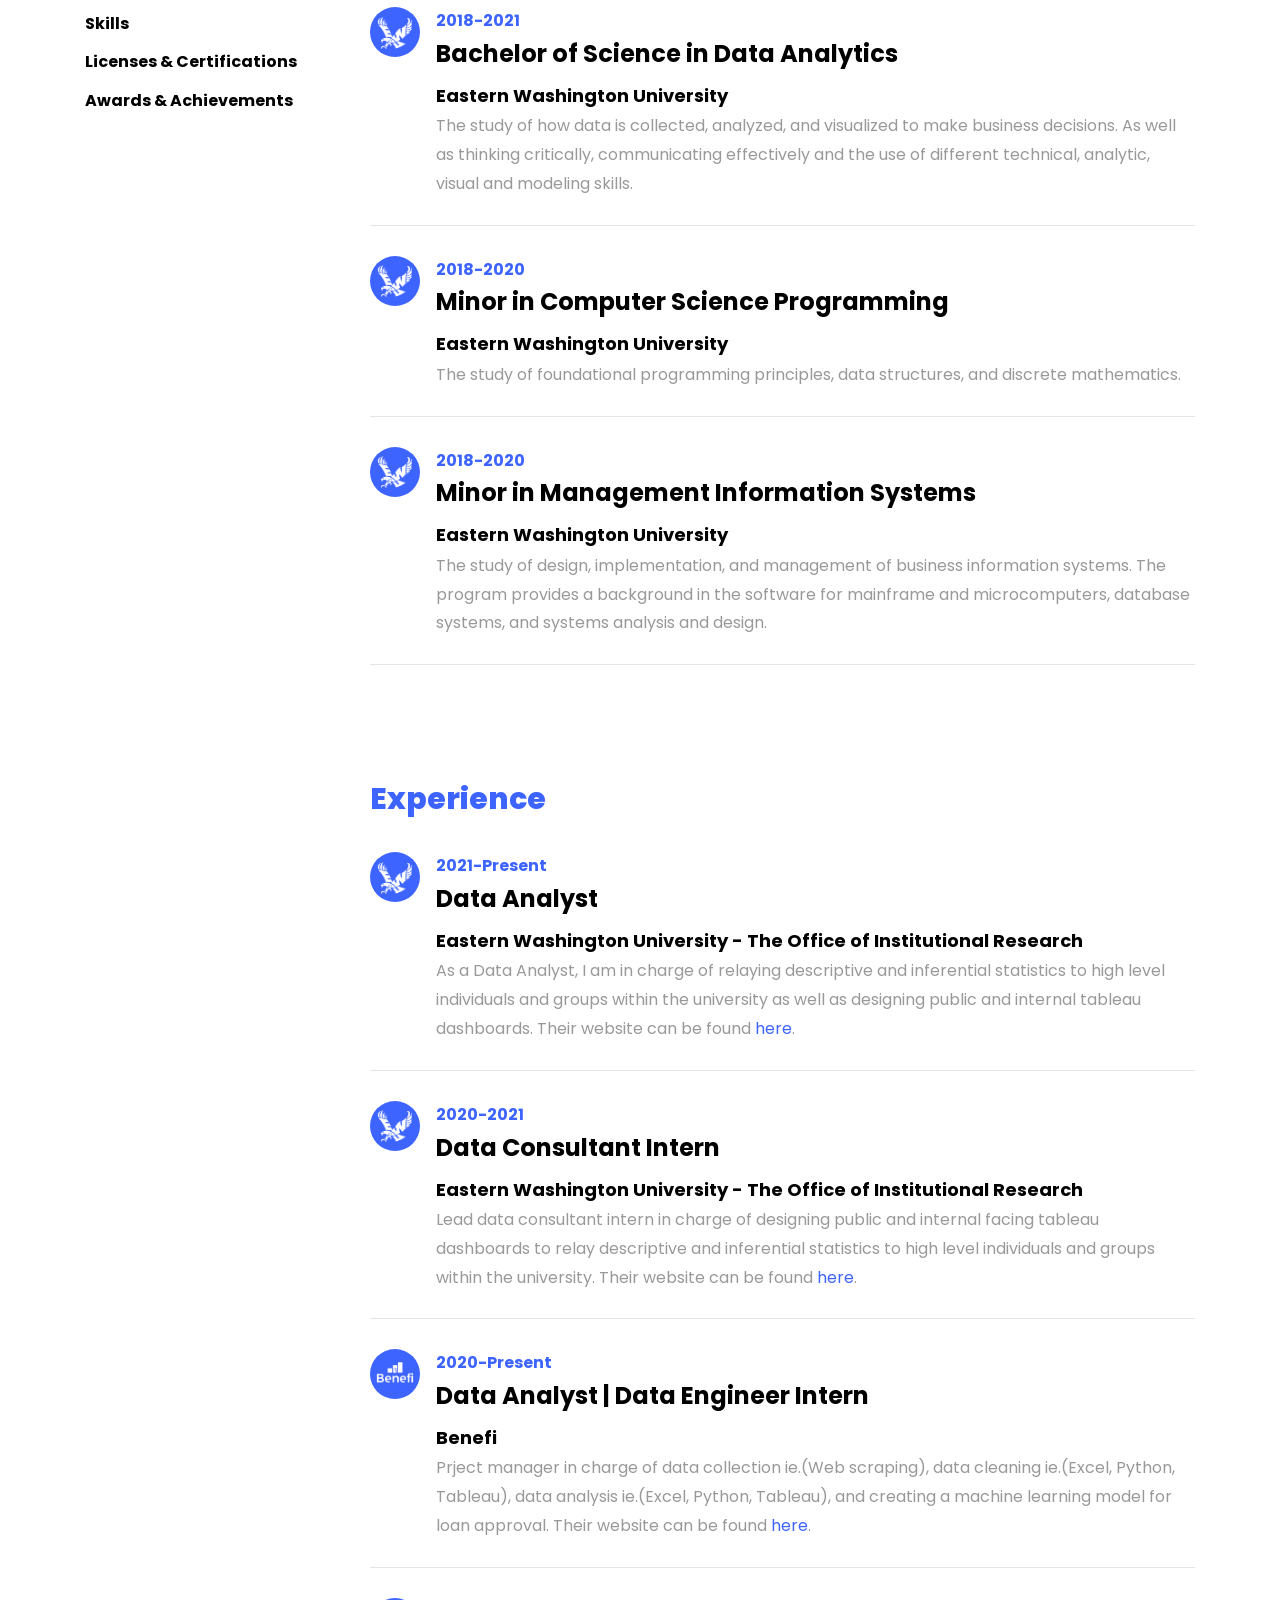
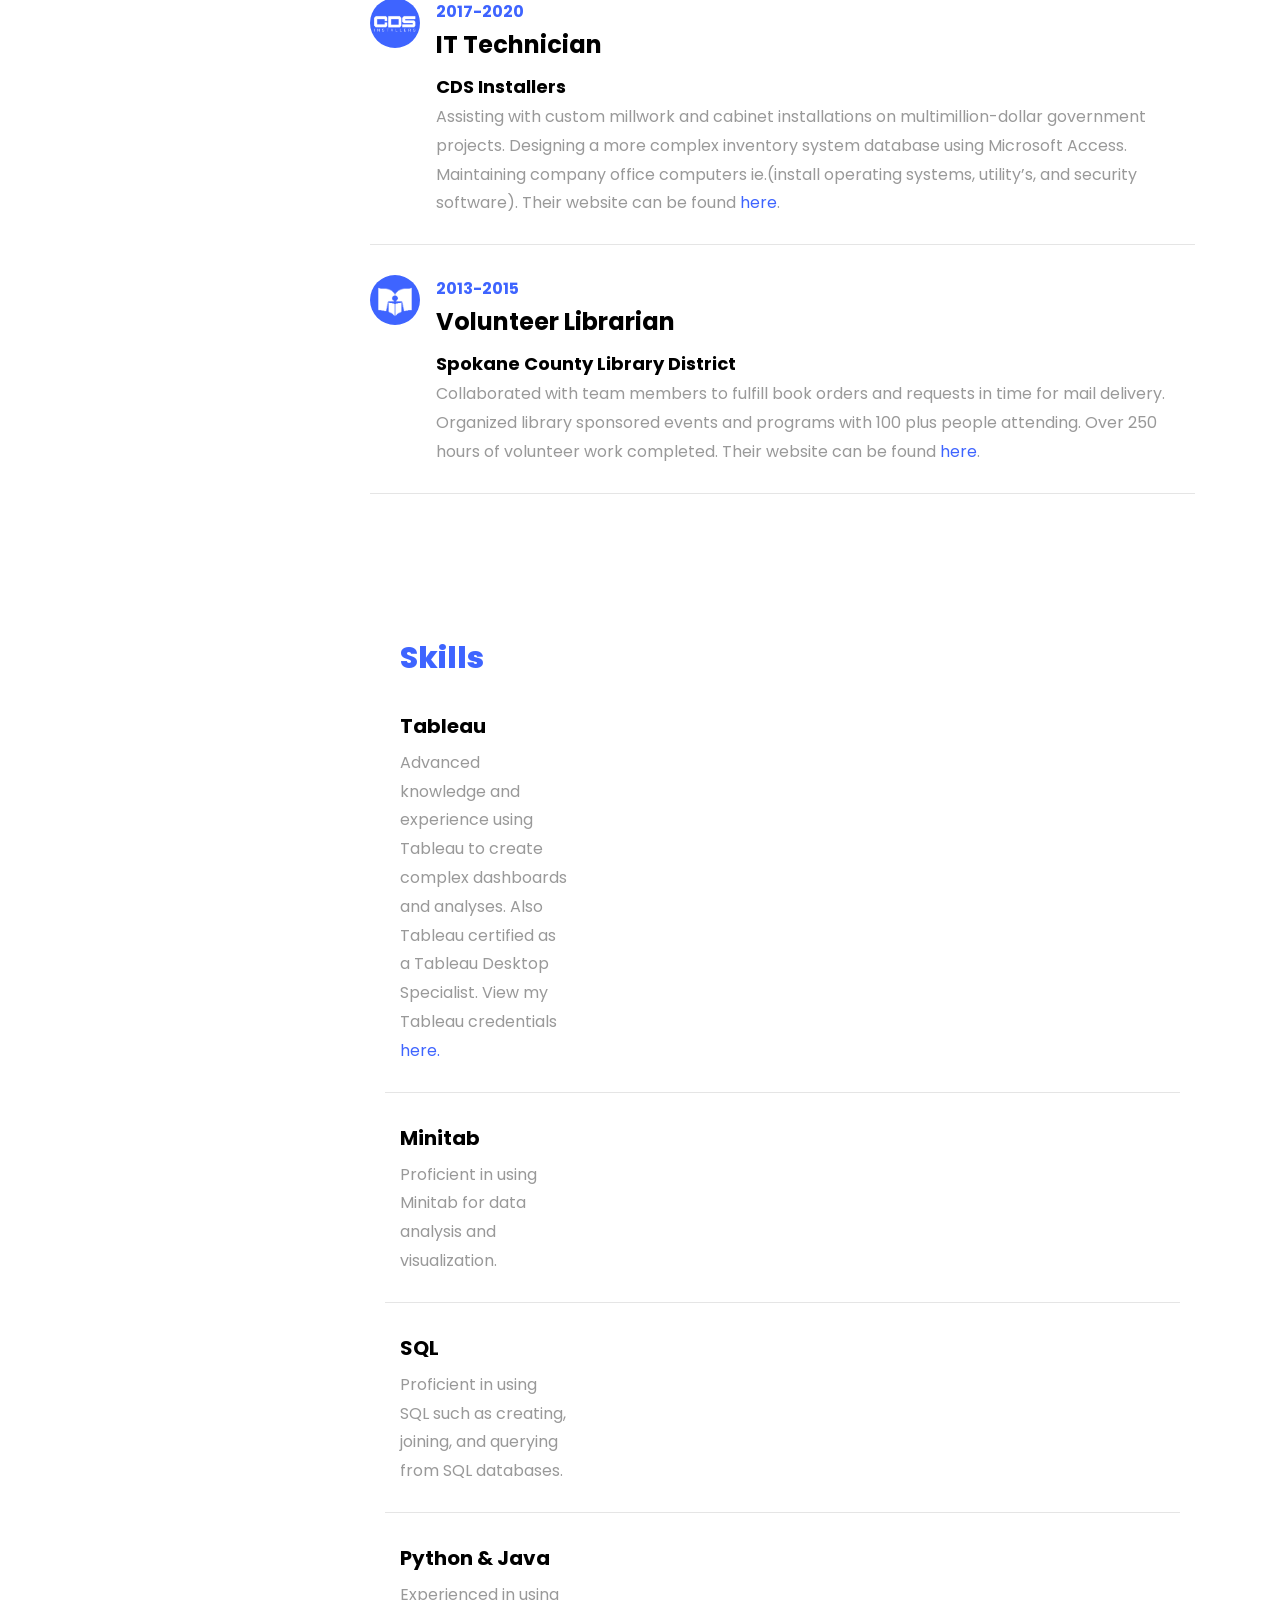
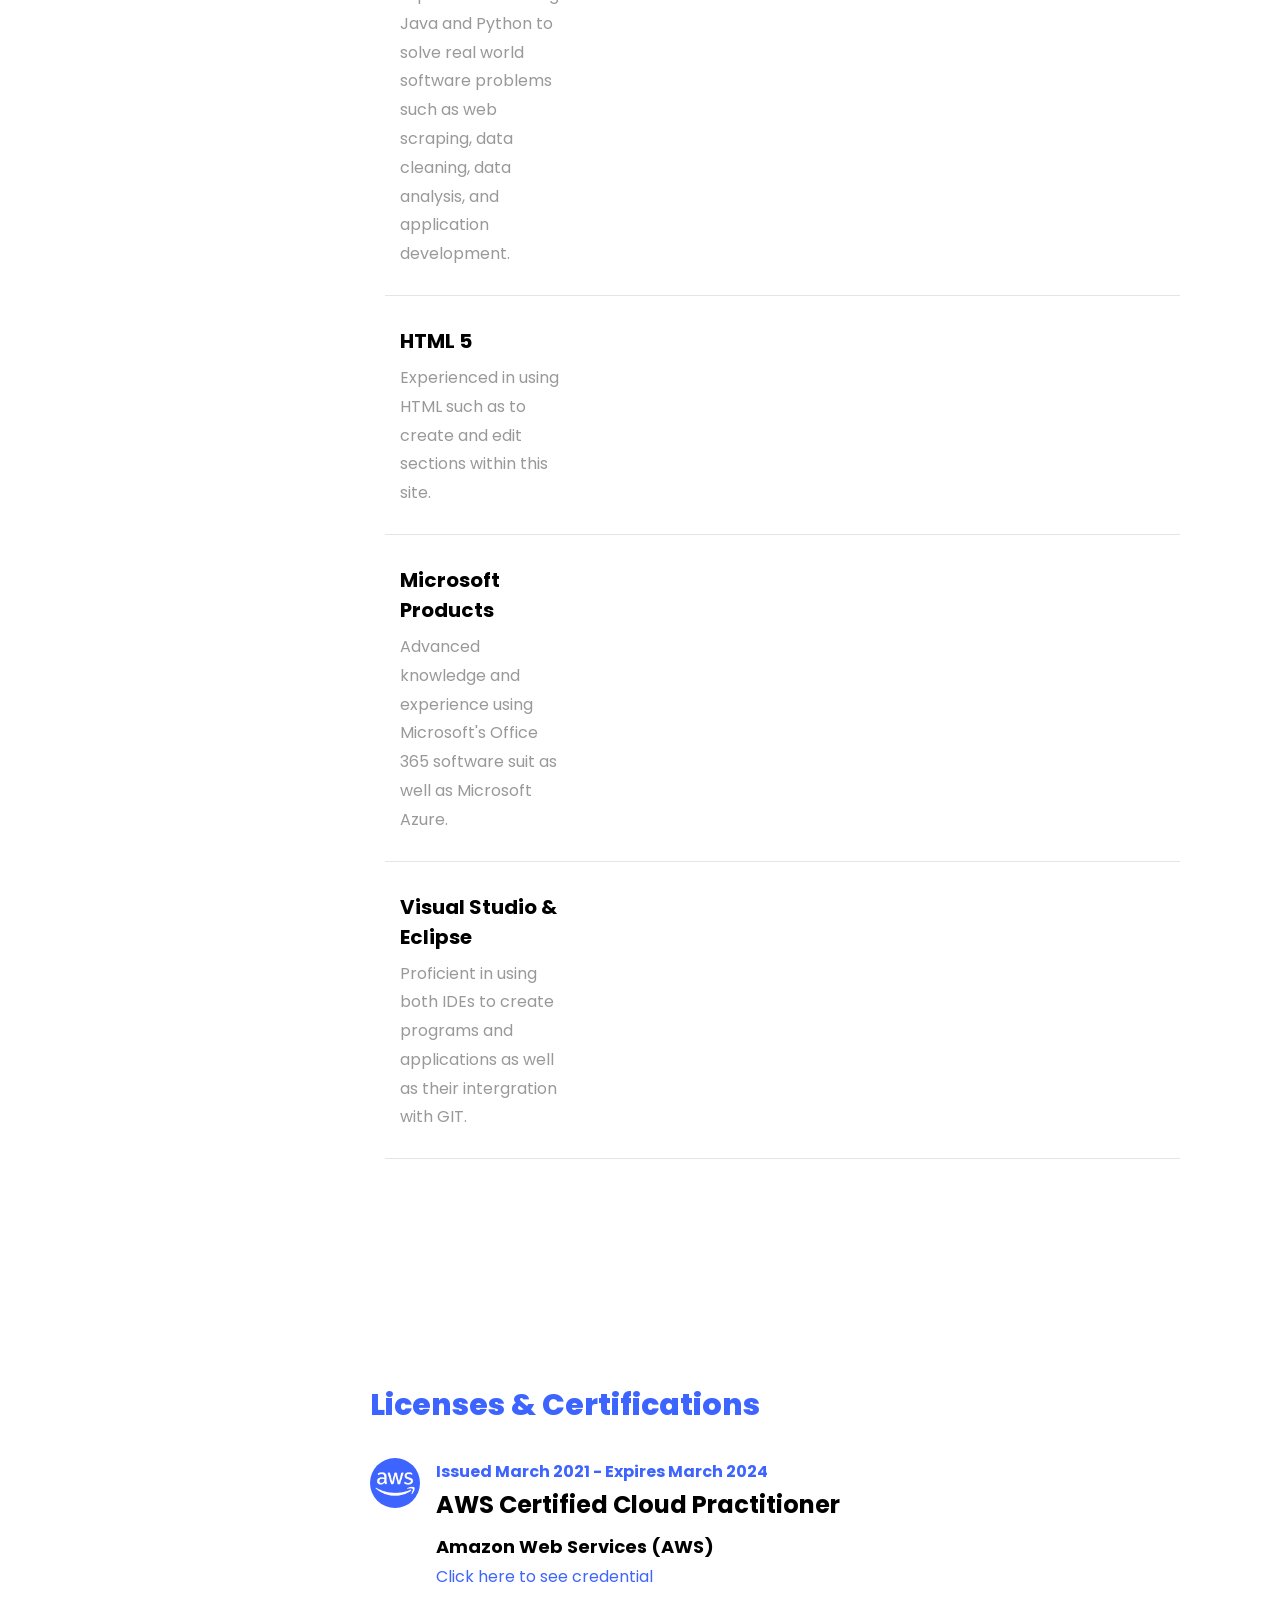
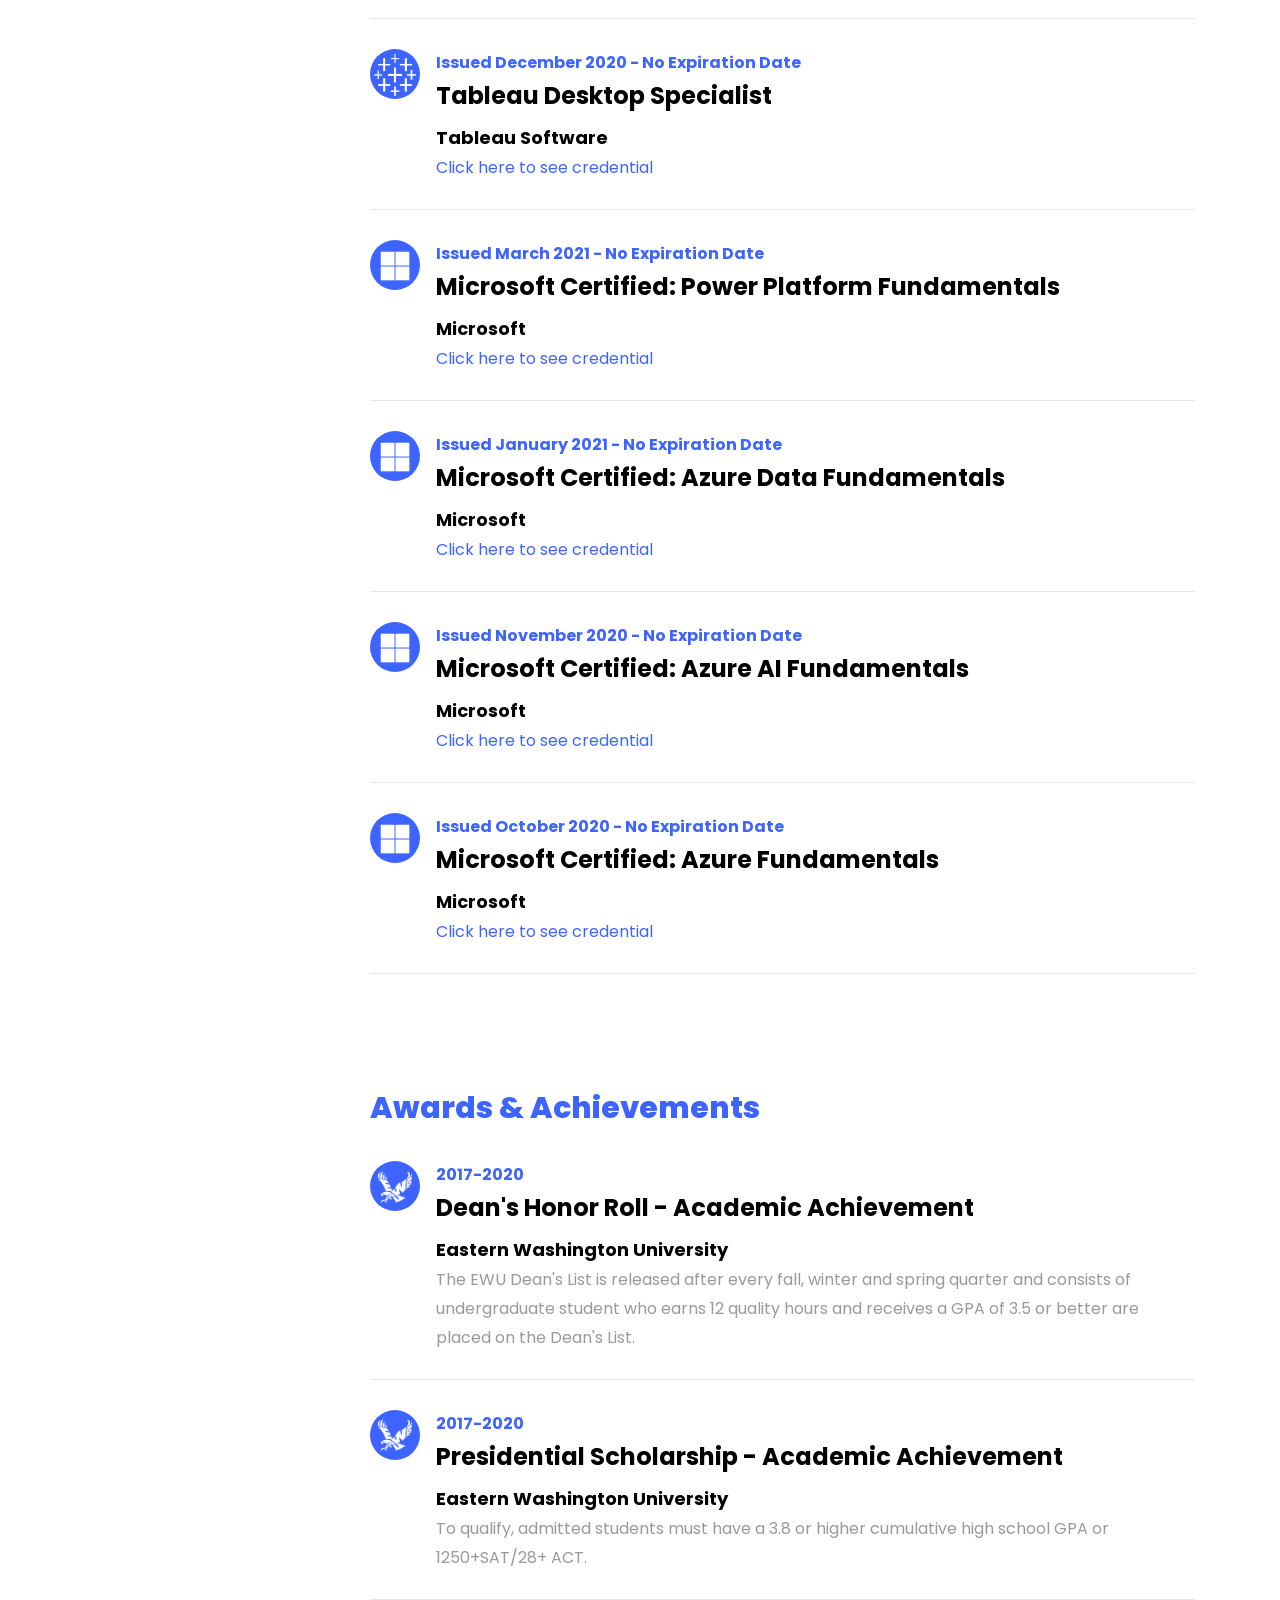
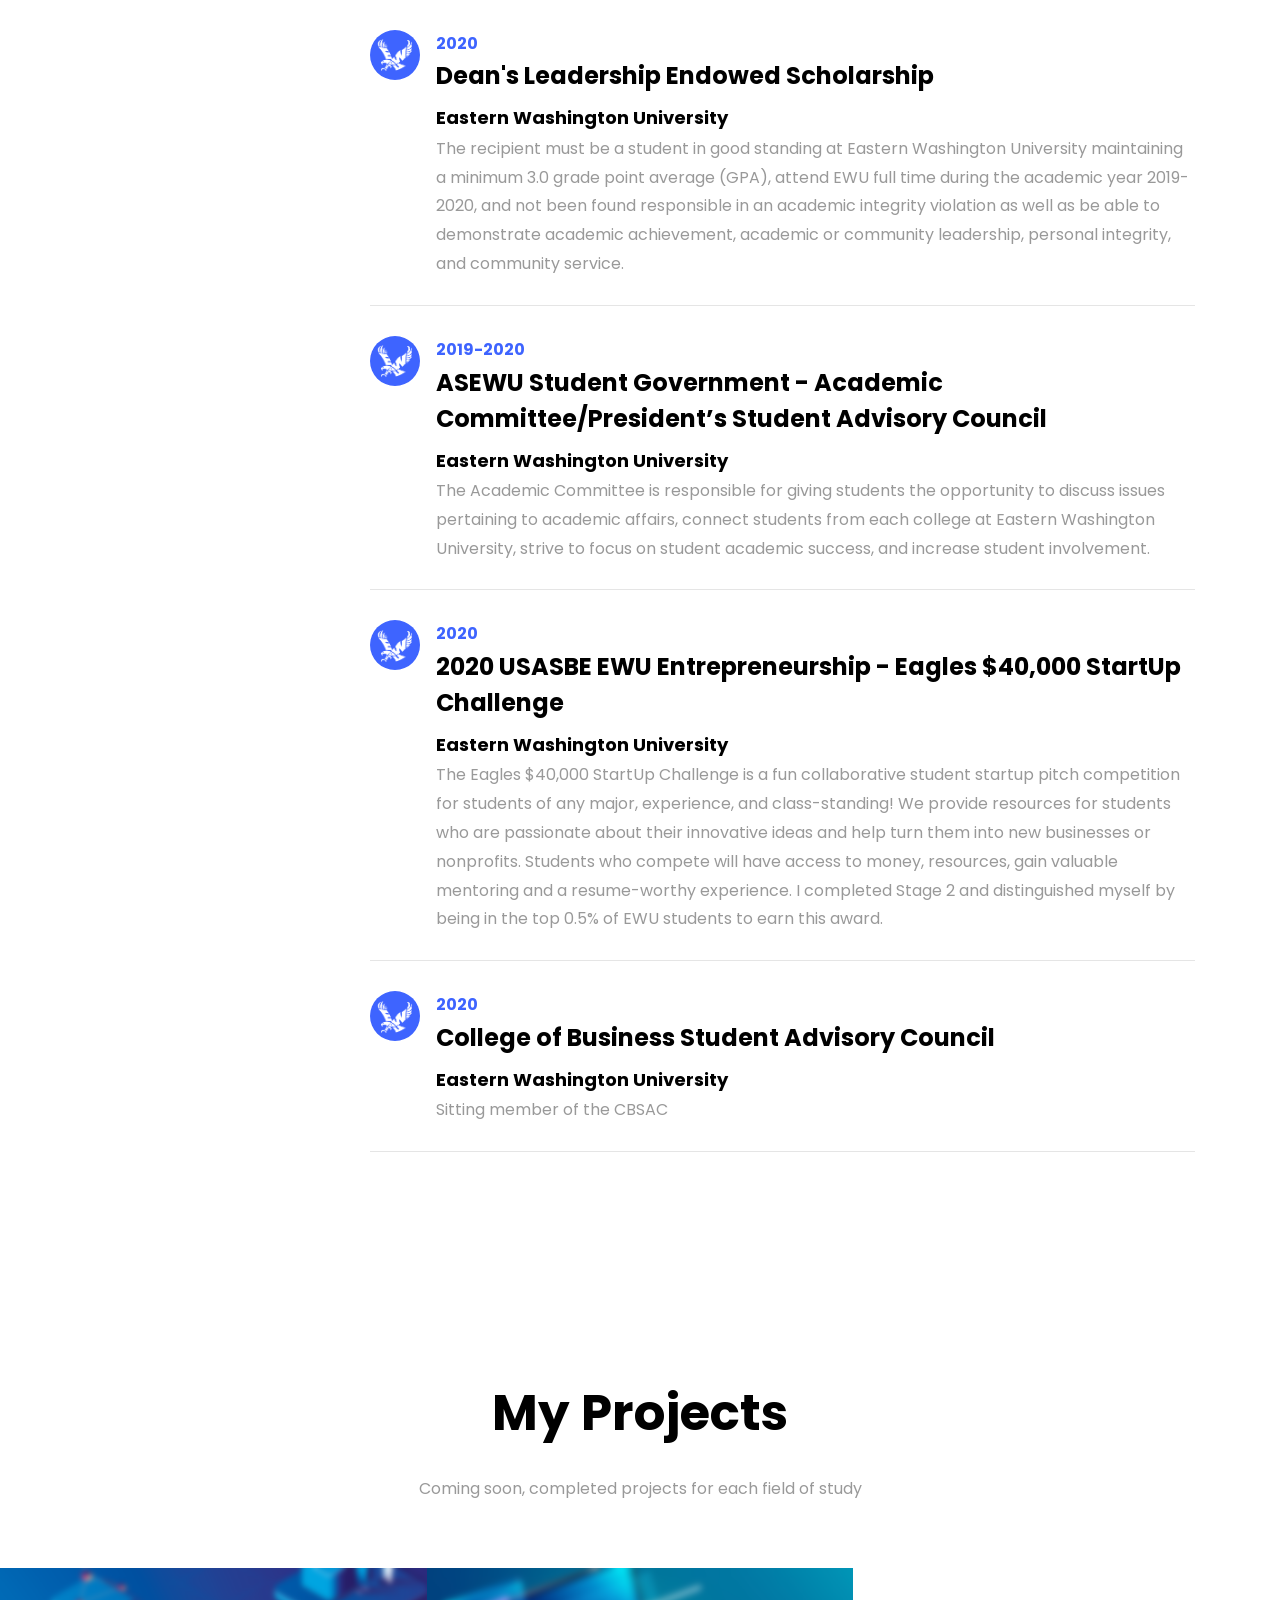
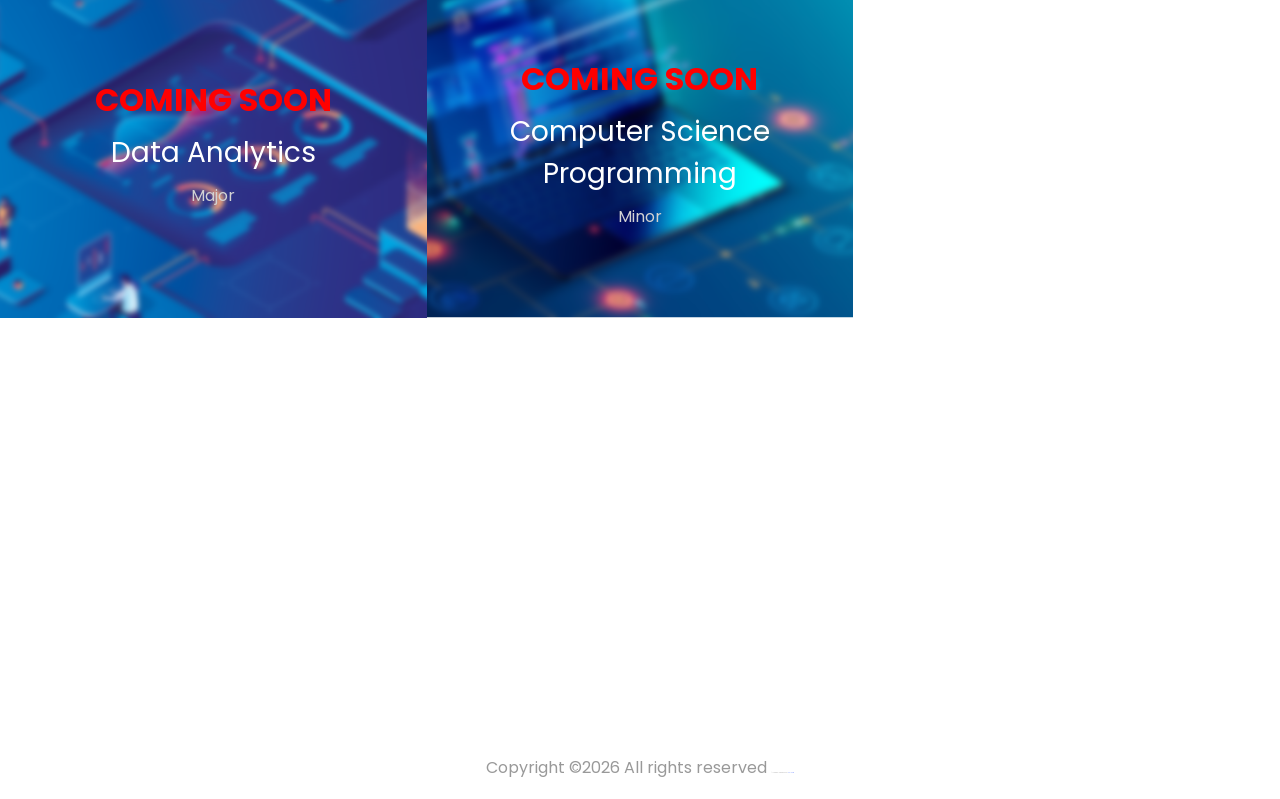
==== commit 409e7260: "Add files via upload" ====
--- a/index.html
+++ b/index.html
@@ -28,7 +28,7 @@
 	  
     <nav class="navbar navbar-expand-lg navbar-dark ftco_navbar ftco-navbar-light site-navbar-target" id="ftco-navbar">
 	    <div class="container">
-	      <a class="navbar-brand" href="index.html"><span>E</span></a>
+	      <a class="navbar-brand" href="index.html"><img src="images/favicon.png" width="35" height="35" style="position: relative; right:9.6px; top:-1.3px;"></a>
 	      <button class="navbar-toggler js-fh5co-nav-toggle fh5co-nav-toggle" type="button" data-toggle="collapse" data-target="#ftco-nav" aria-controls="ftco-nav" aria-expanded="false" aria-label="Toggle navigation">
 	        <span class="oi oi-menu"></span> Menu
 	      </button>
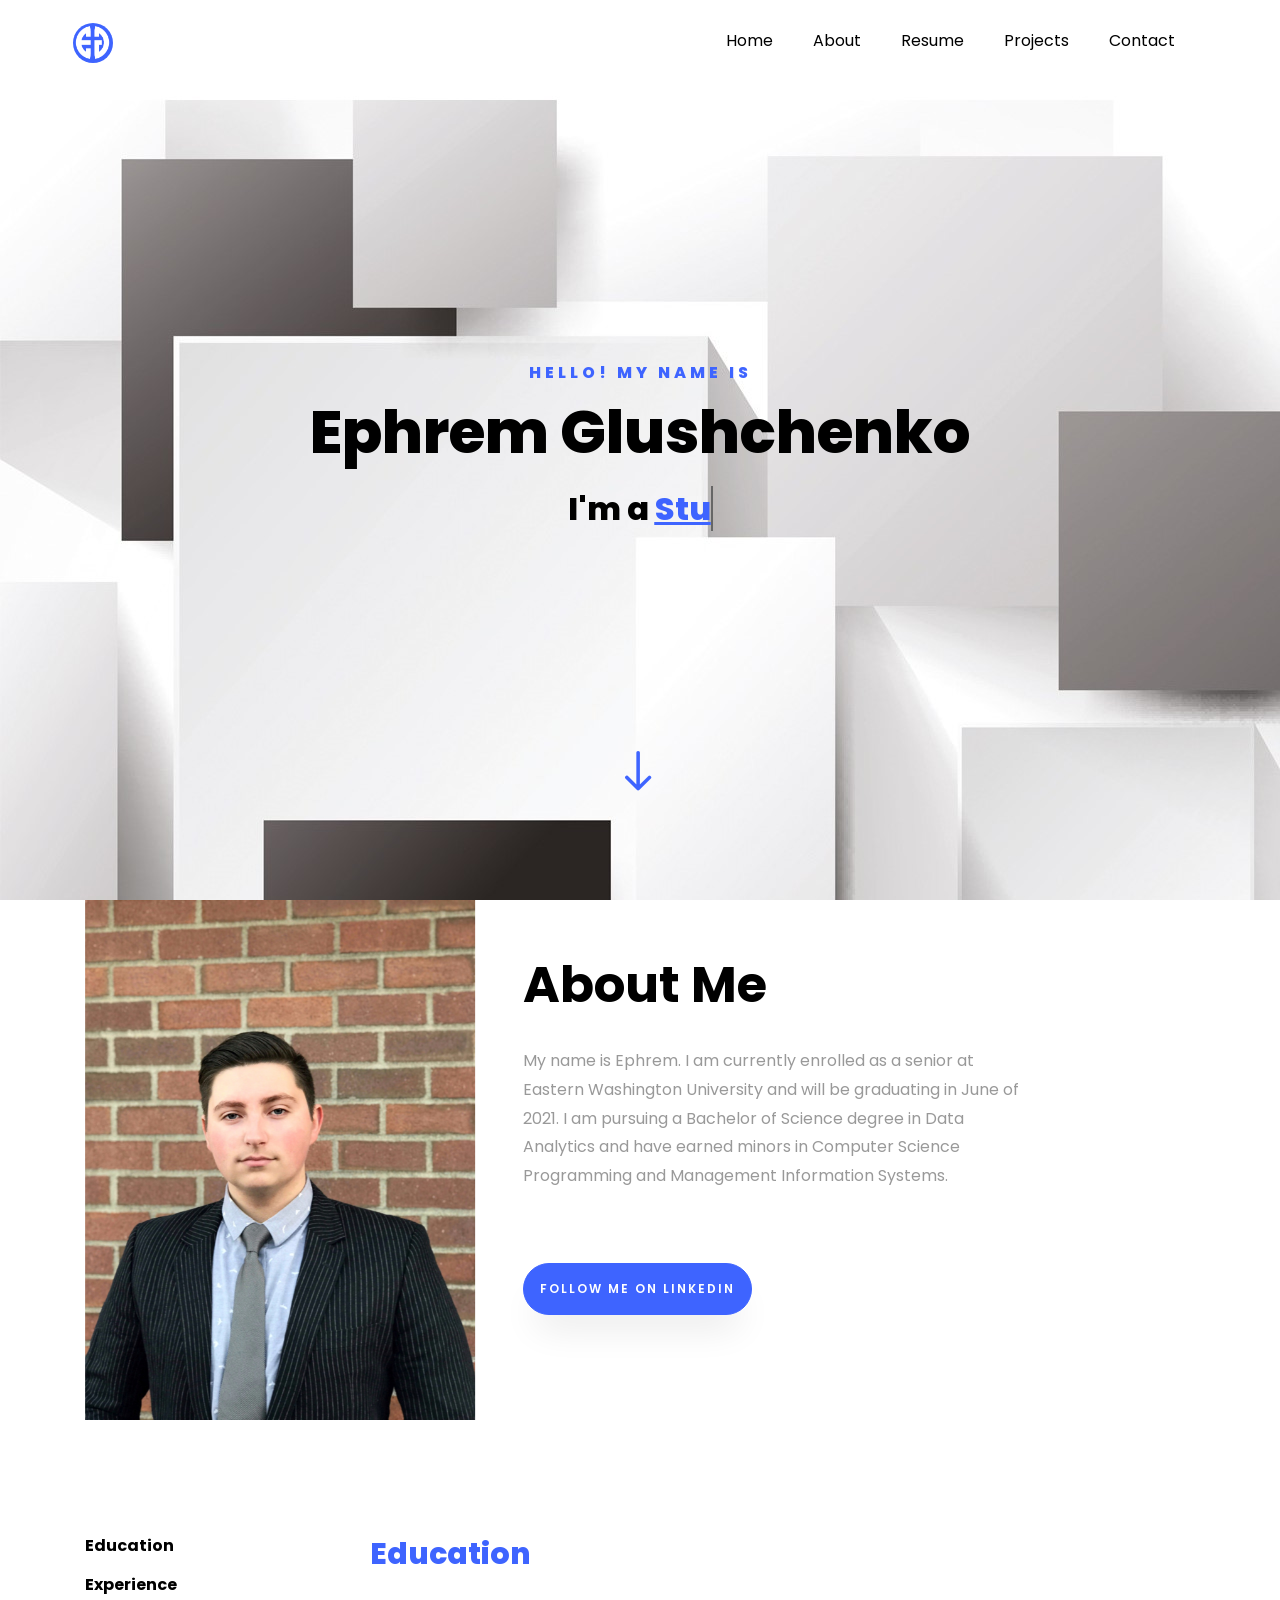
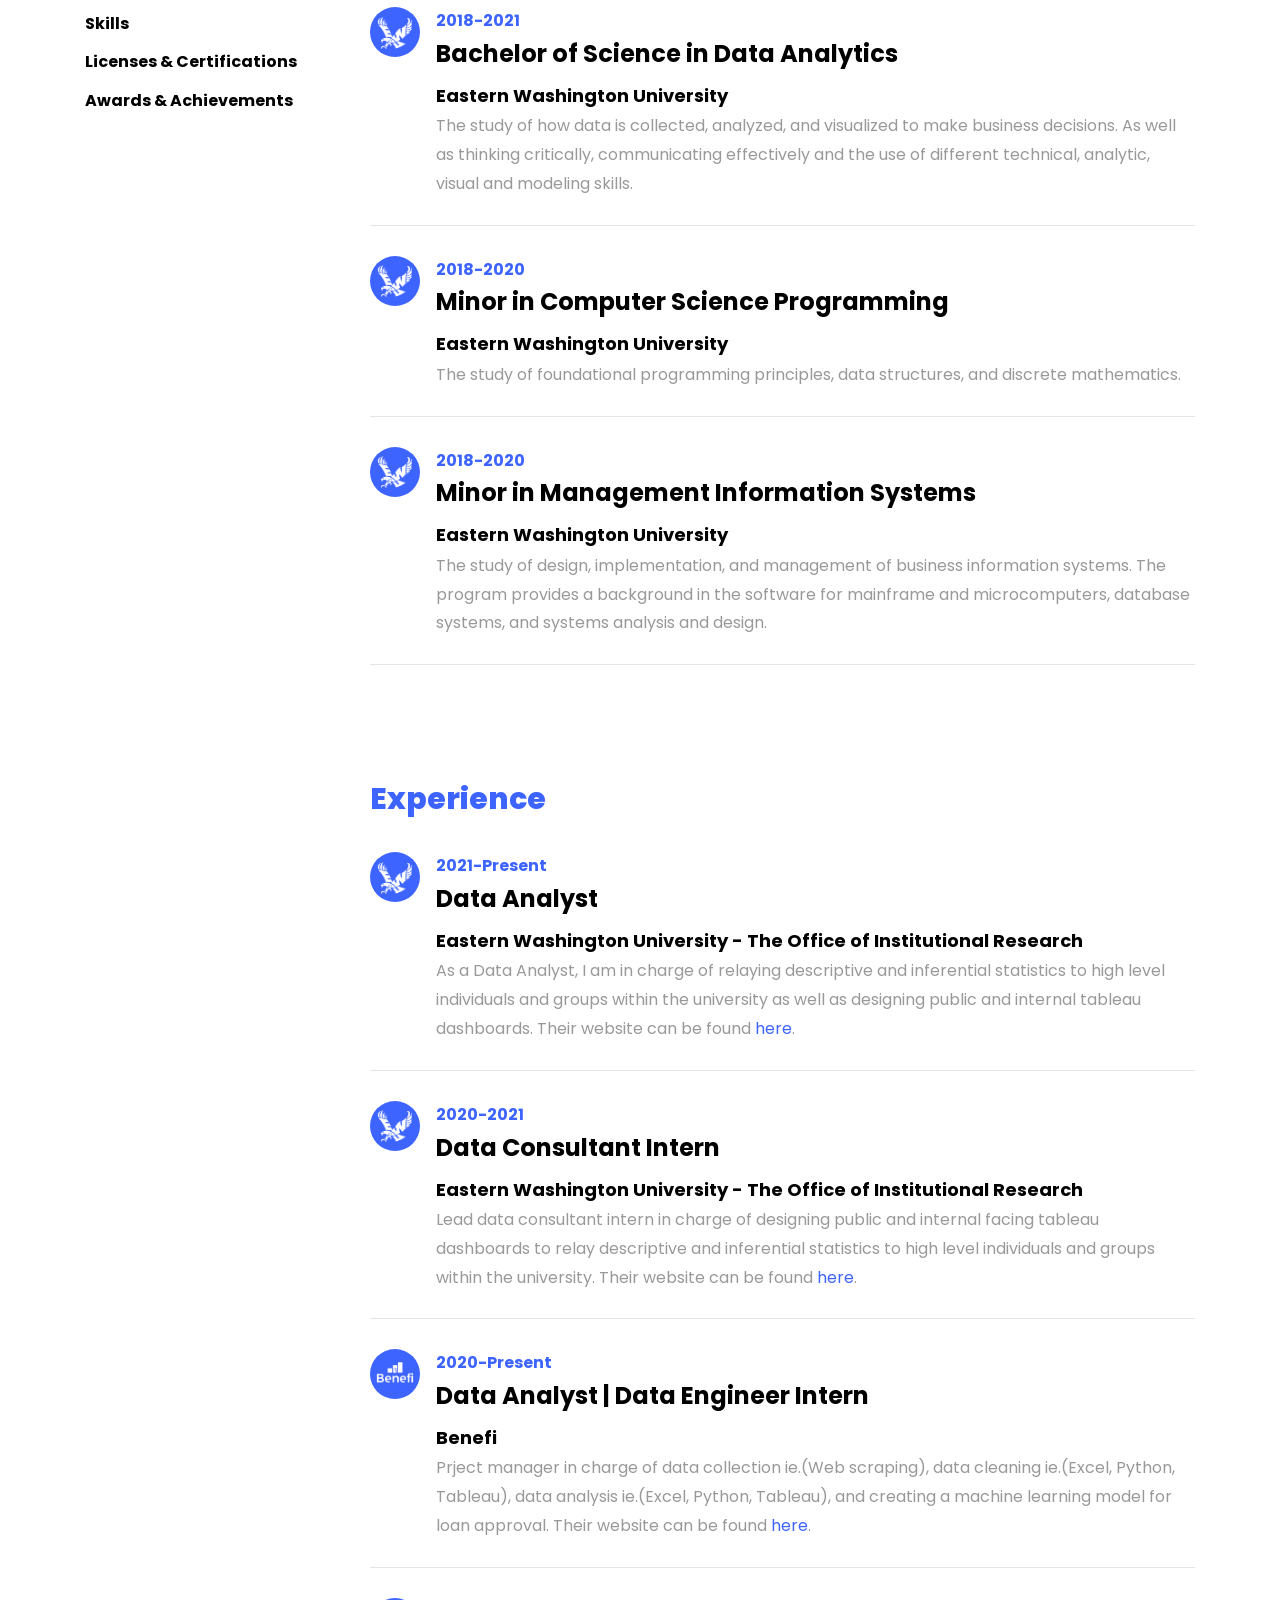
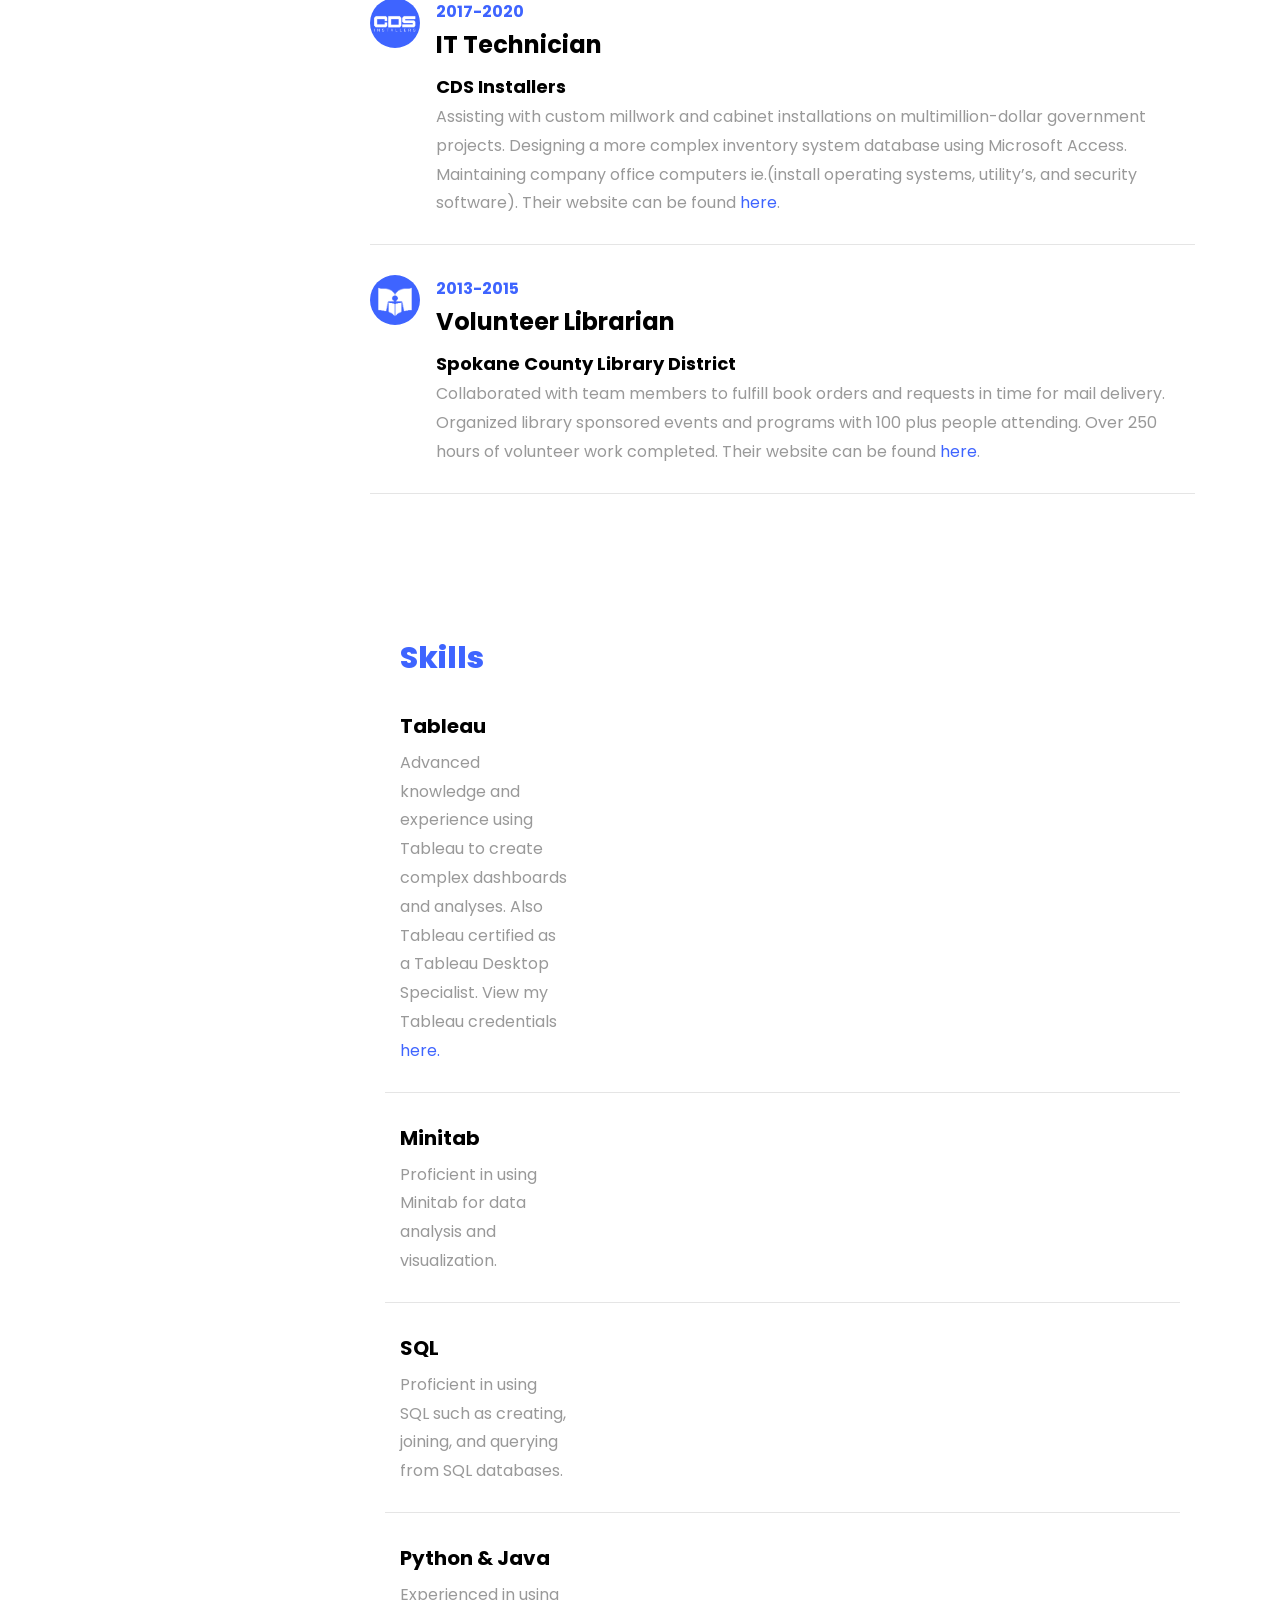
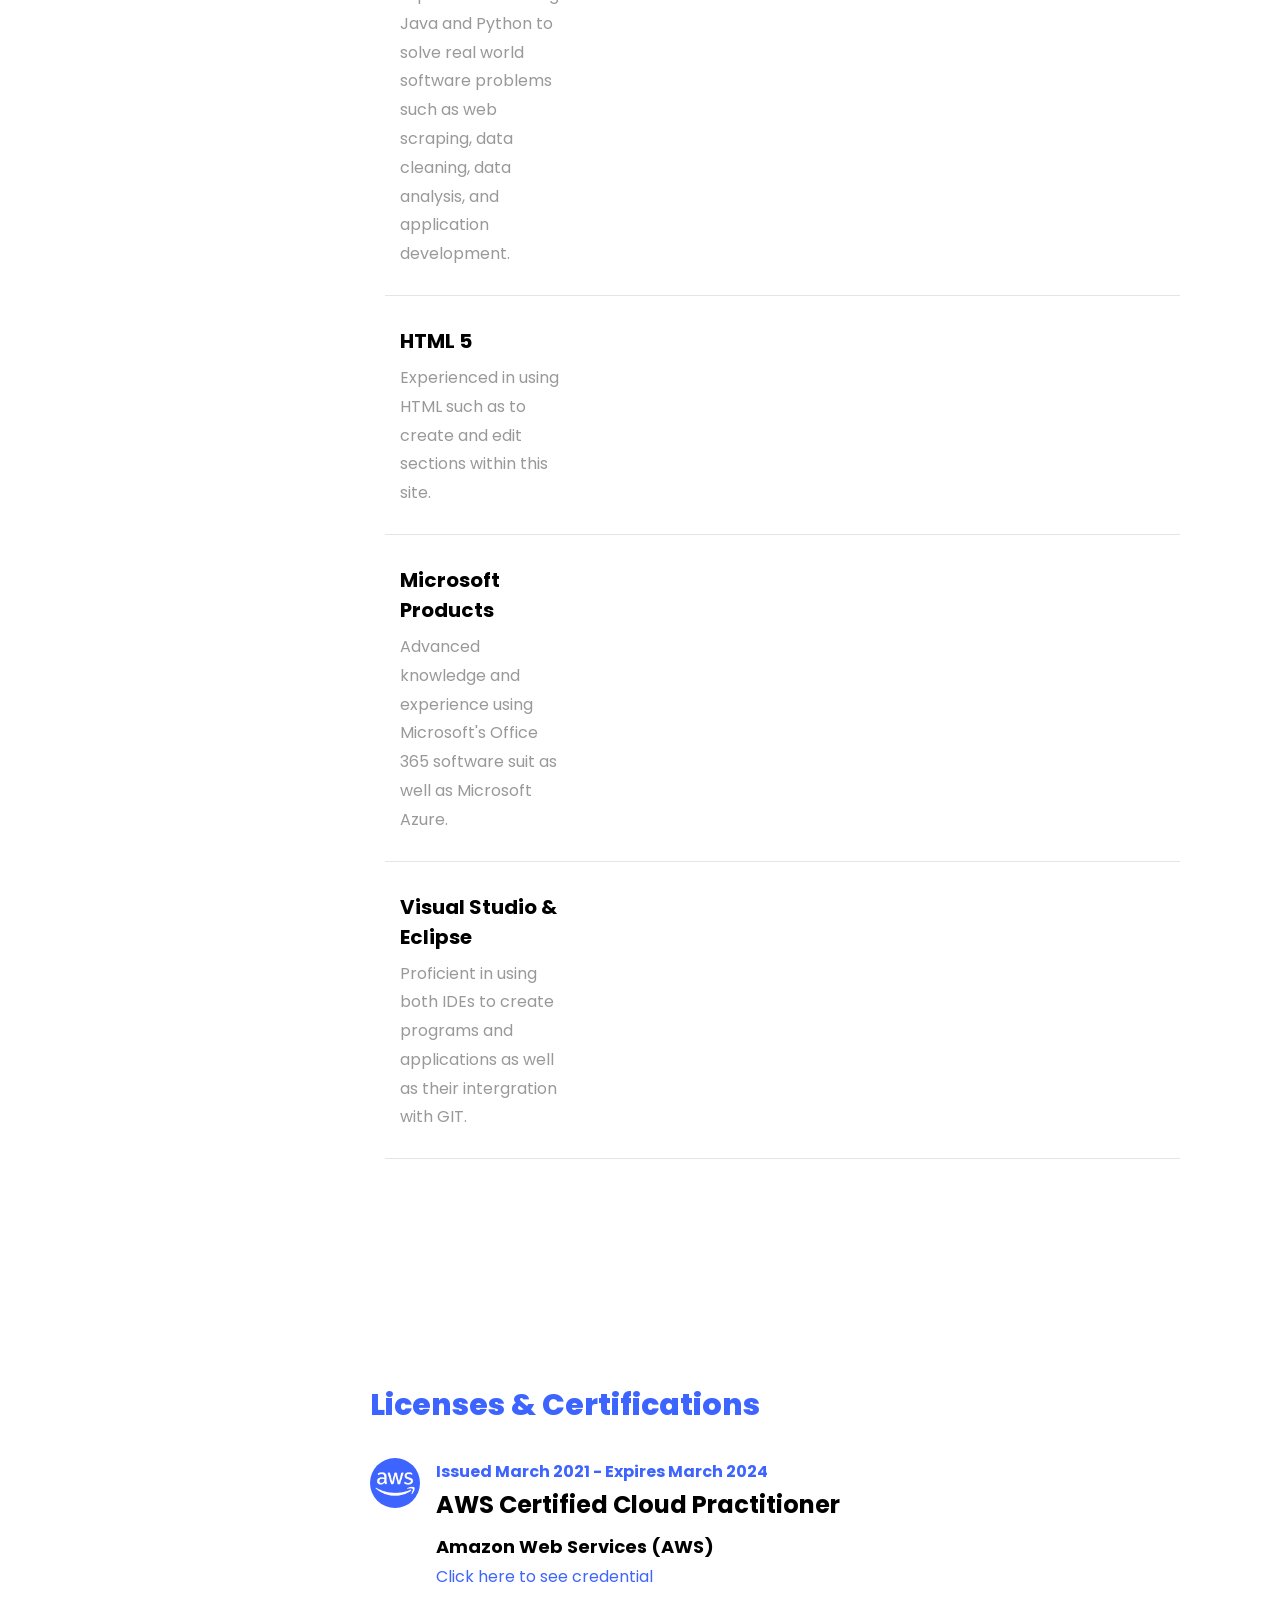
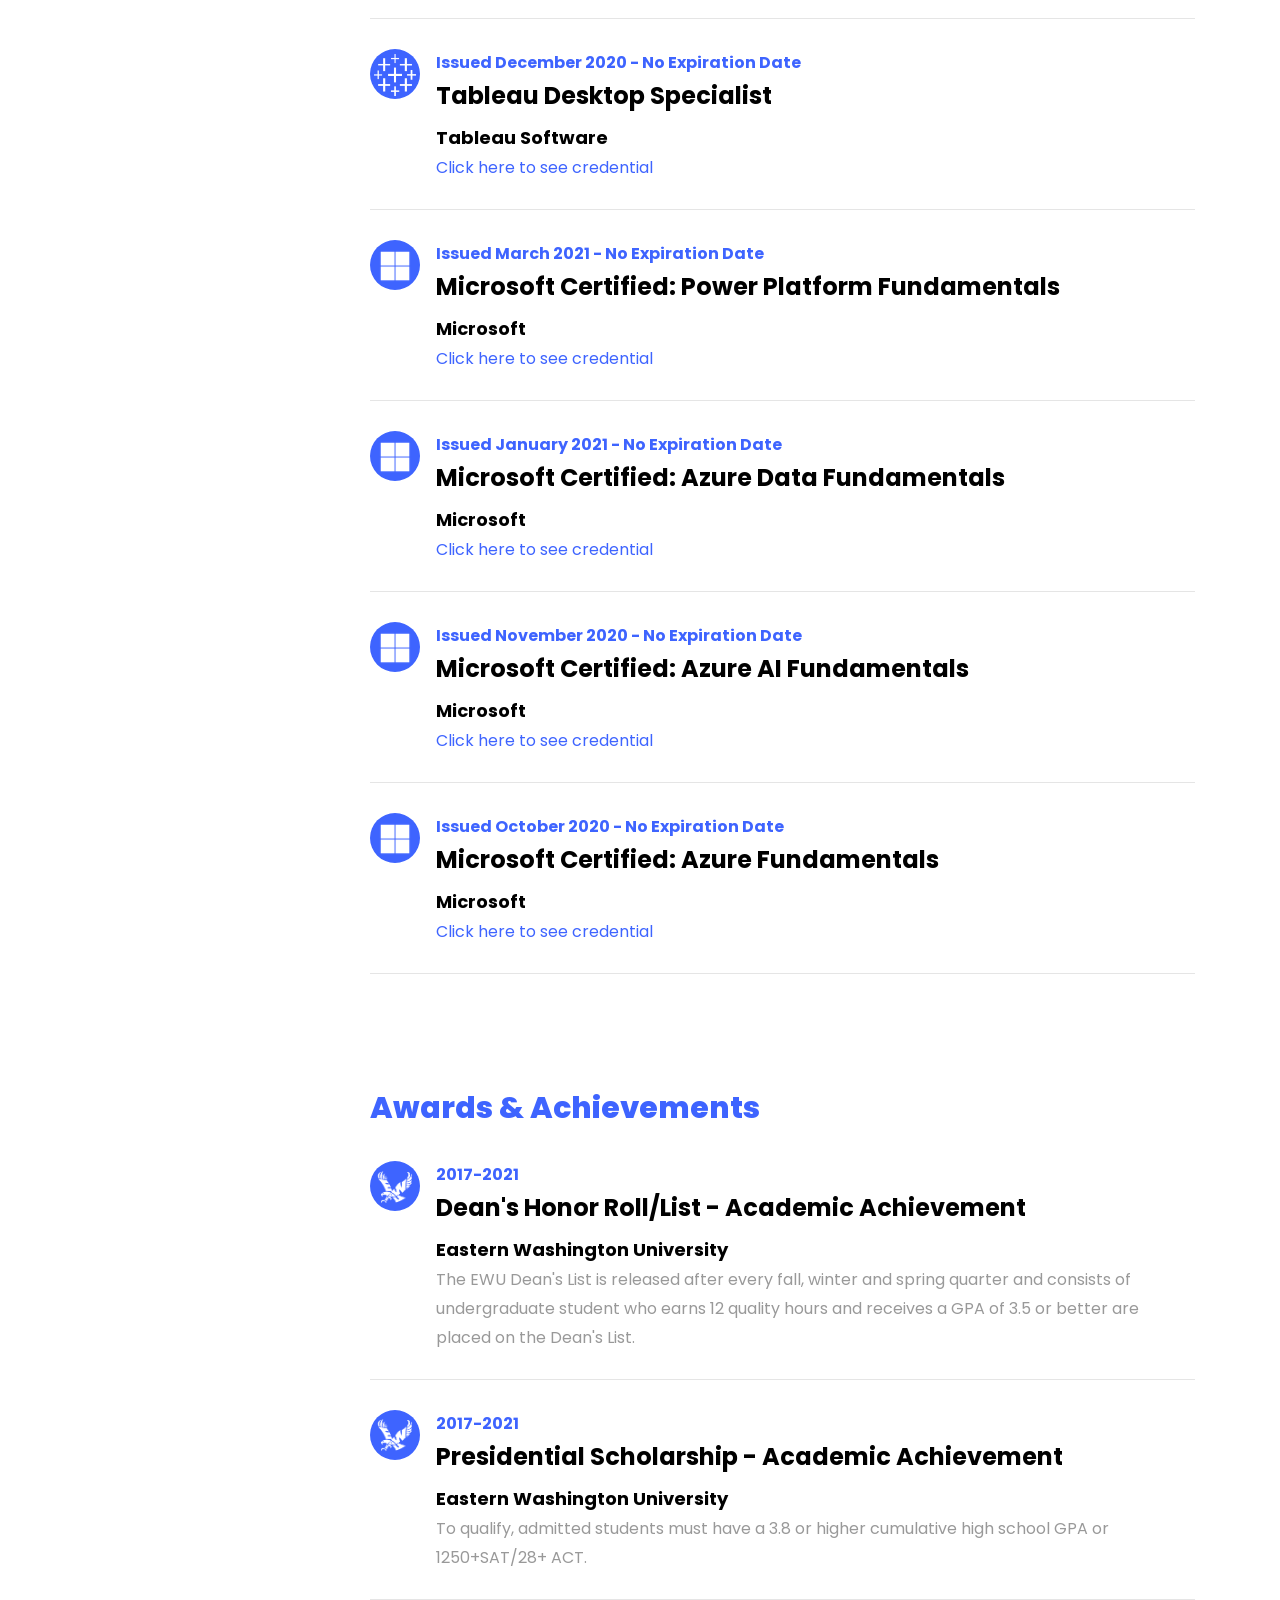
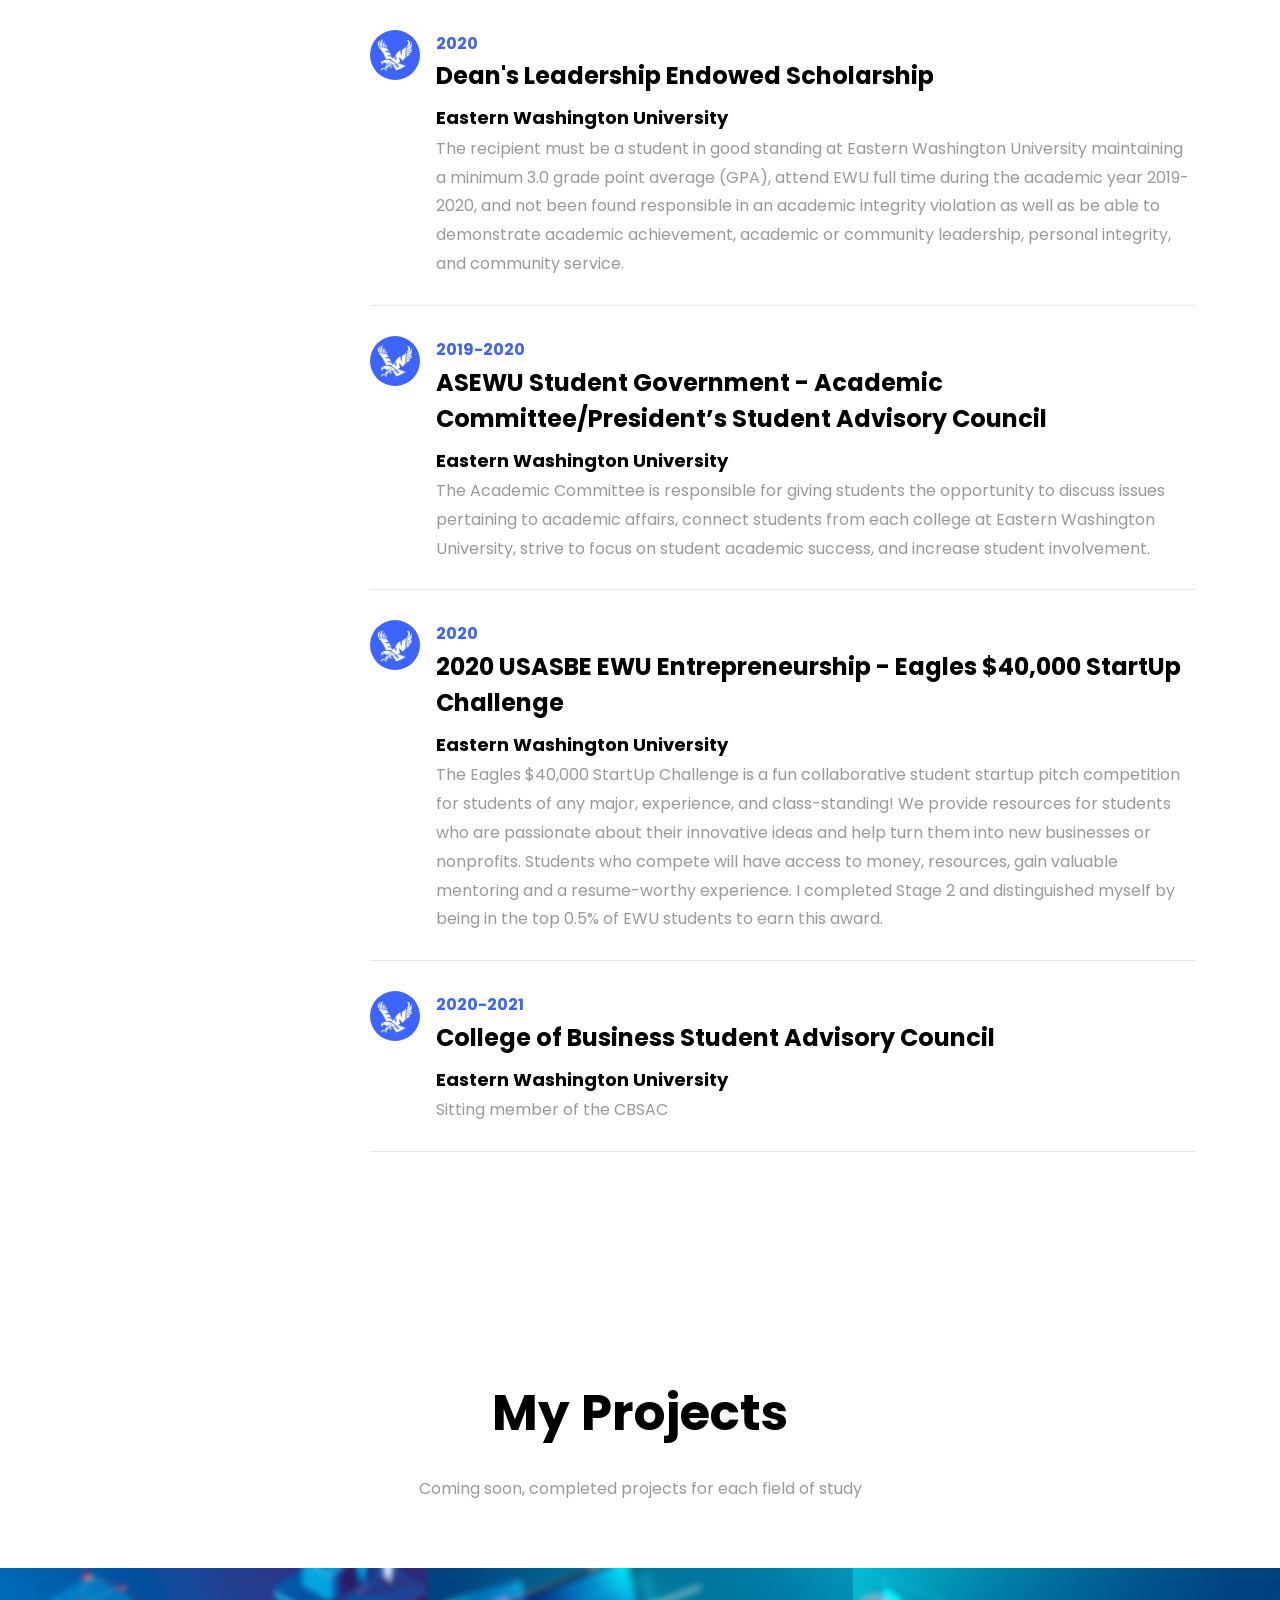
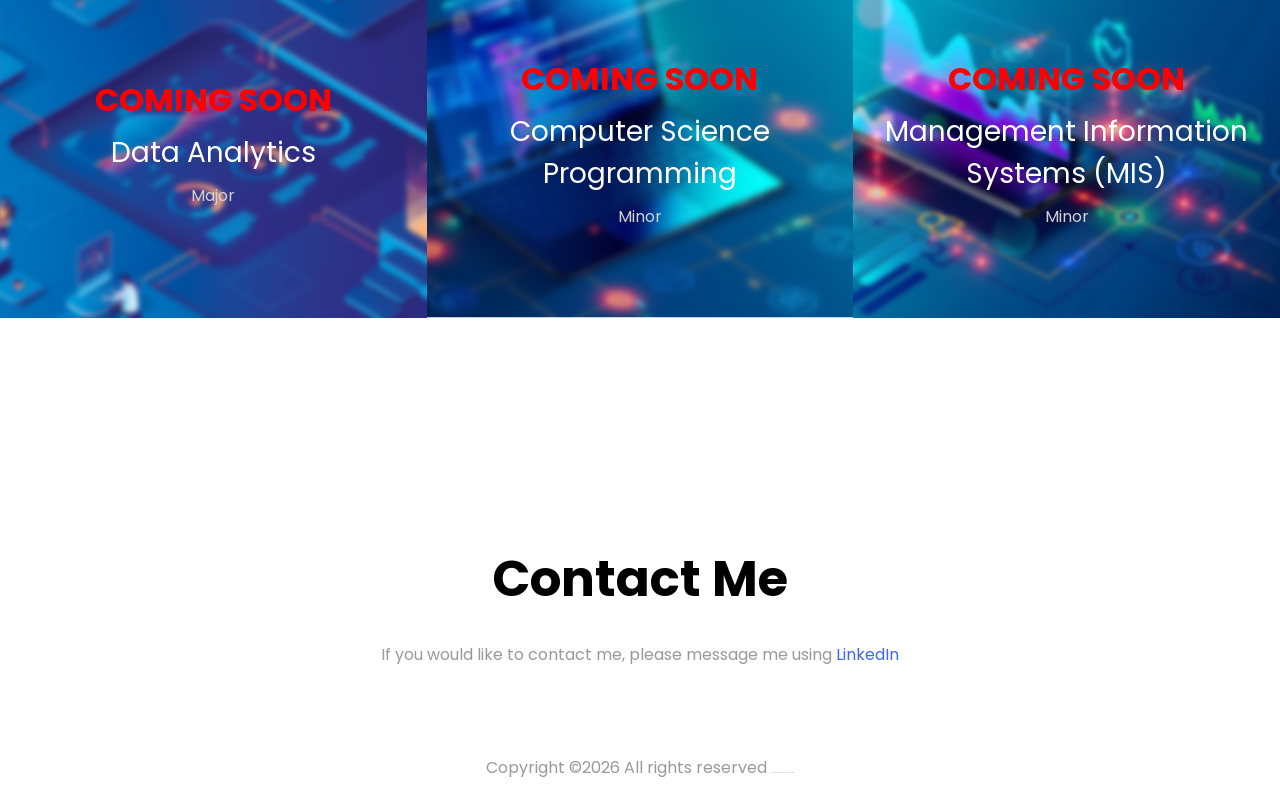
==== commit 465ae925: "Add files via upload" ====
--- a/index.html
+++ b/index.html
@@ -459,8 +459,8 @@
 					    		<span class="partner"><img src="images/ewu.png" class="img-fluid" alt="Colorlib Template"></span>
 					    	</div>
 					    	<div class="text pl-3">
-		    					<span class="date">2017-2020</span>
-		    					<h2>Dean's Honor Roll - Academic Achievement</h2>
+		    					<span class="date">2017-2021</span>
+		    					<h2>Dean's Honor Roll/List - Academic Achievement</h2>
 		    					<span class="position">Eastern Washington University</span>
 		    					<p>The EWU Dean's List is released after every fall, winter and spring quarter and consists of 
 									undergraduate student who earns 12 quality hours and receives a GPA of 3.5 or better are placed on the Dean's List.</p>
@@ -471,7 +471,7 @@
 					    		<span class="partner"><img src="images/ewu.png" class="img-fluid" alt="Colorlib Template"></span>
 					    	</div>
 					    	<div class="text pl-3">
-		    					<span class="date">2017-2020</span>
+		    					<span class="date">2017-2021</span>
 		    					<h2>Presidential Scholarship - Academic Achievement</h2>
 		    					<span class="position">Eastern Washington University</span>
 		    					<p>To qualify, admitted students must have a 3.8 or higher cumulative high school GPA or 1250+SAT/28+ ACT.</p>
@@ -524,7 +524,7 @@
 					    		<span class="partner"><img src="images/ewu.png" class="img-fluid" alt="Colorlib Template"></span>
 					    	</div>
 					    	<div class="text pl-3">
-		    					<span class="date">2020</span>
+		    					<span class="date">2020-2021</span>
 		    					<h2>College of Business Student Advisory Council</h2>
 								<span class="position">Eastern Washington University</span>
 								<p>Sitting member of the CBSAC</p>
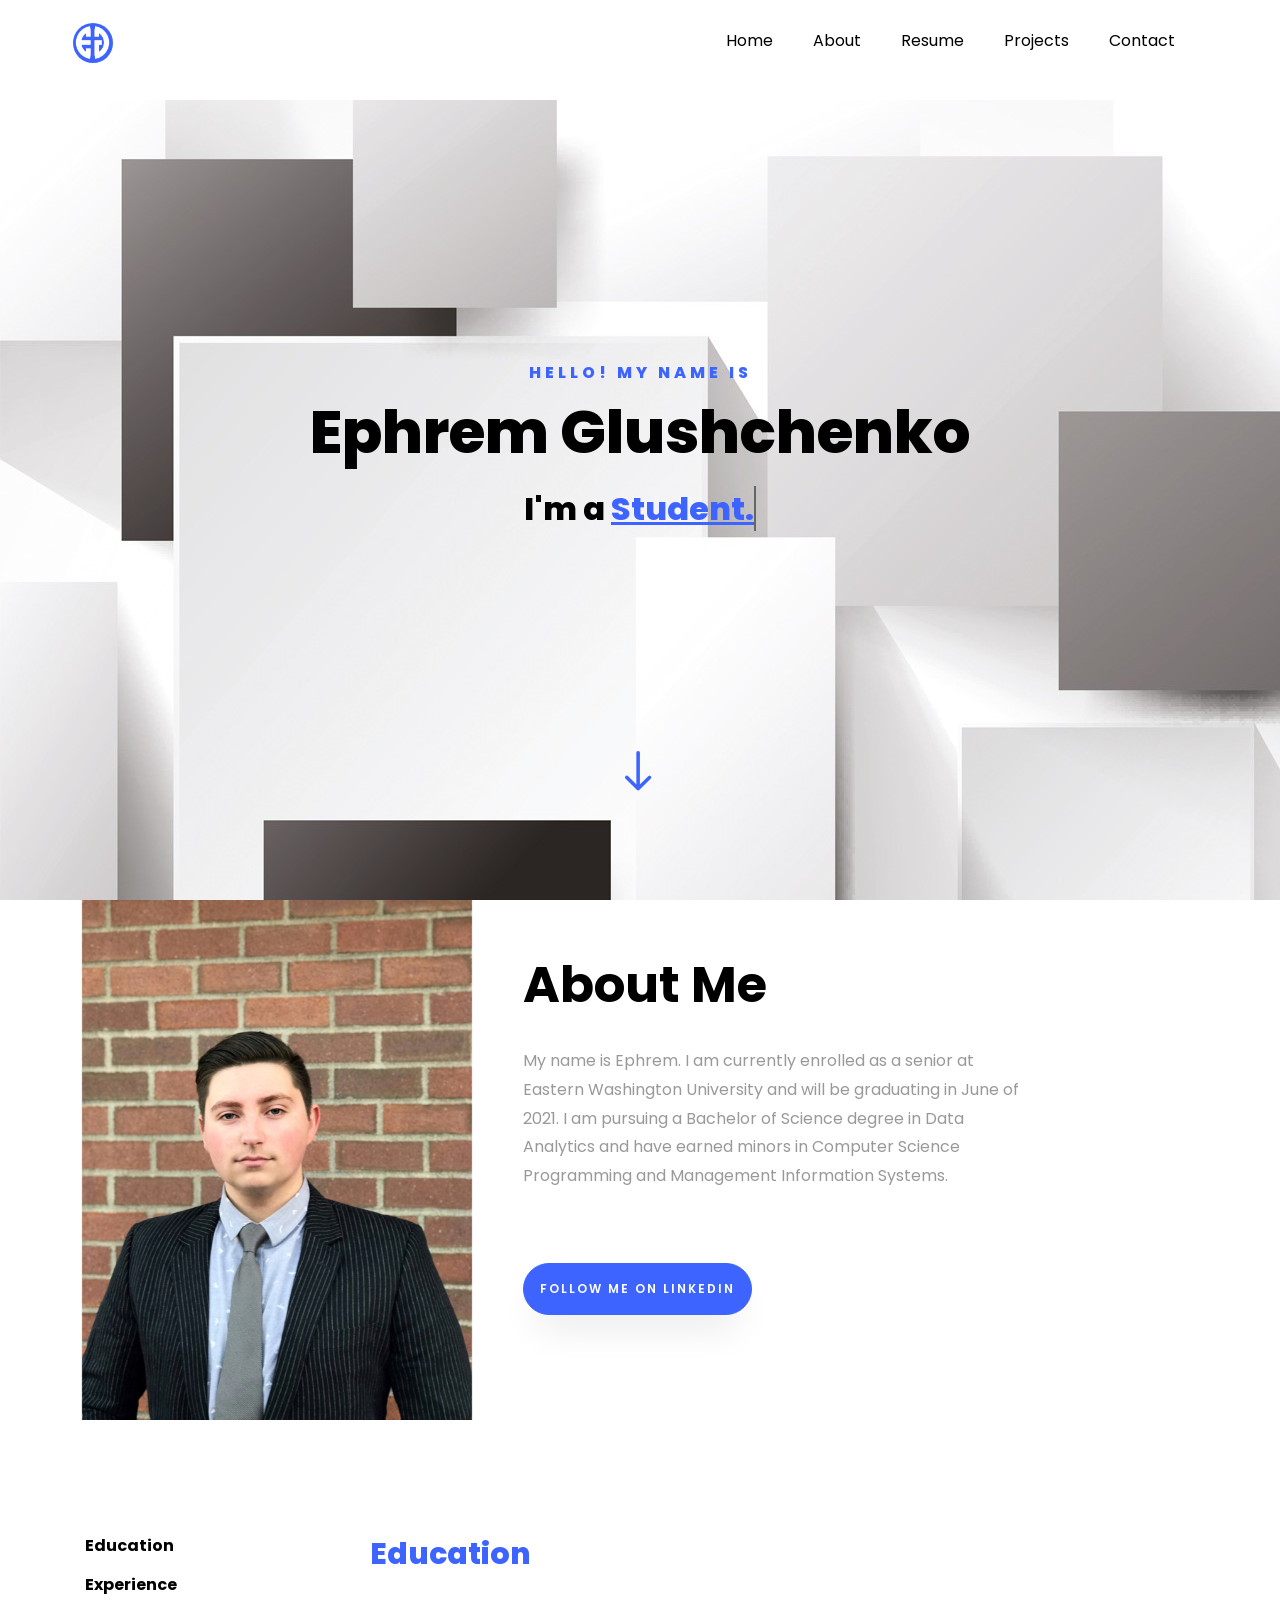
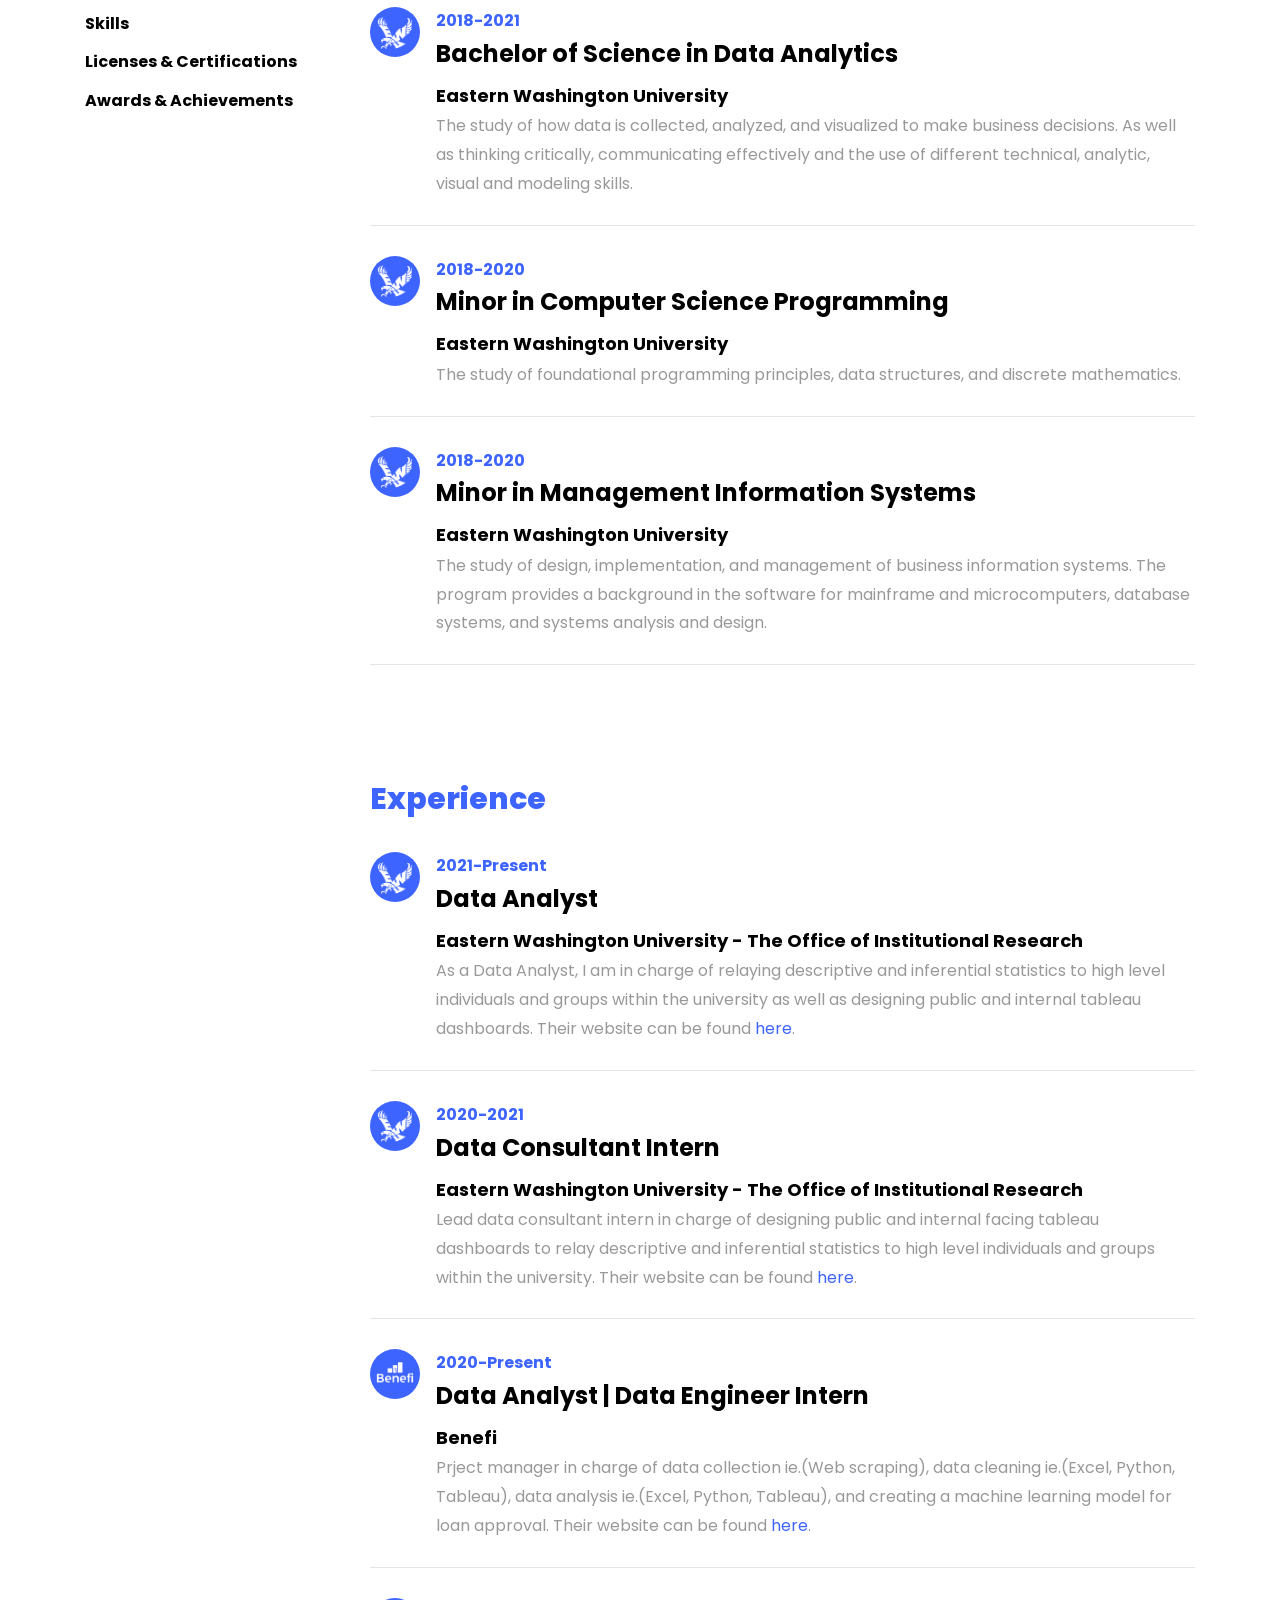
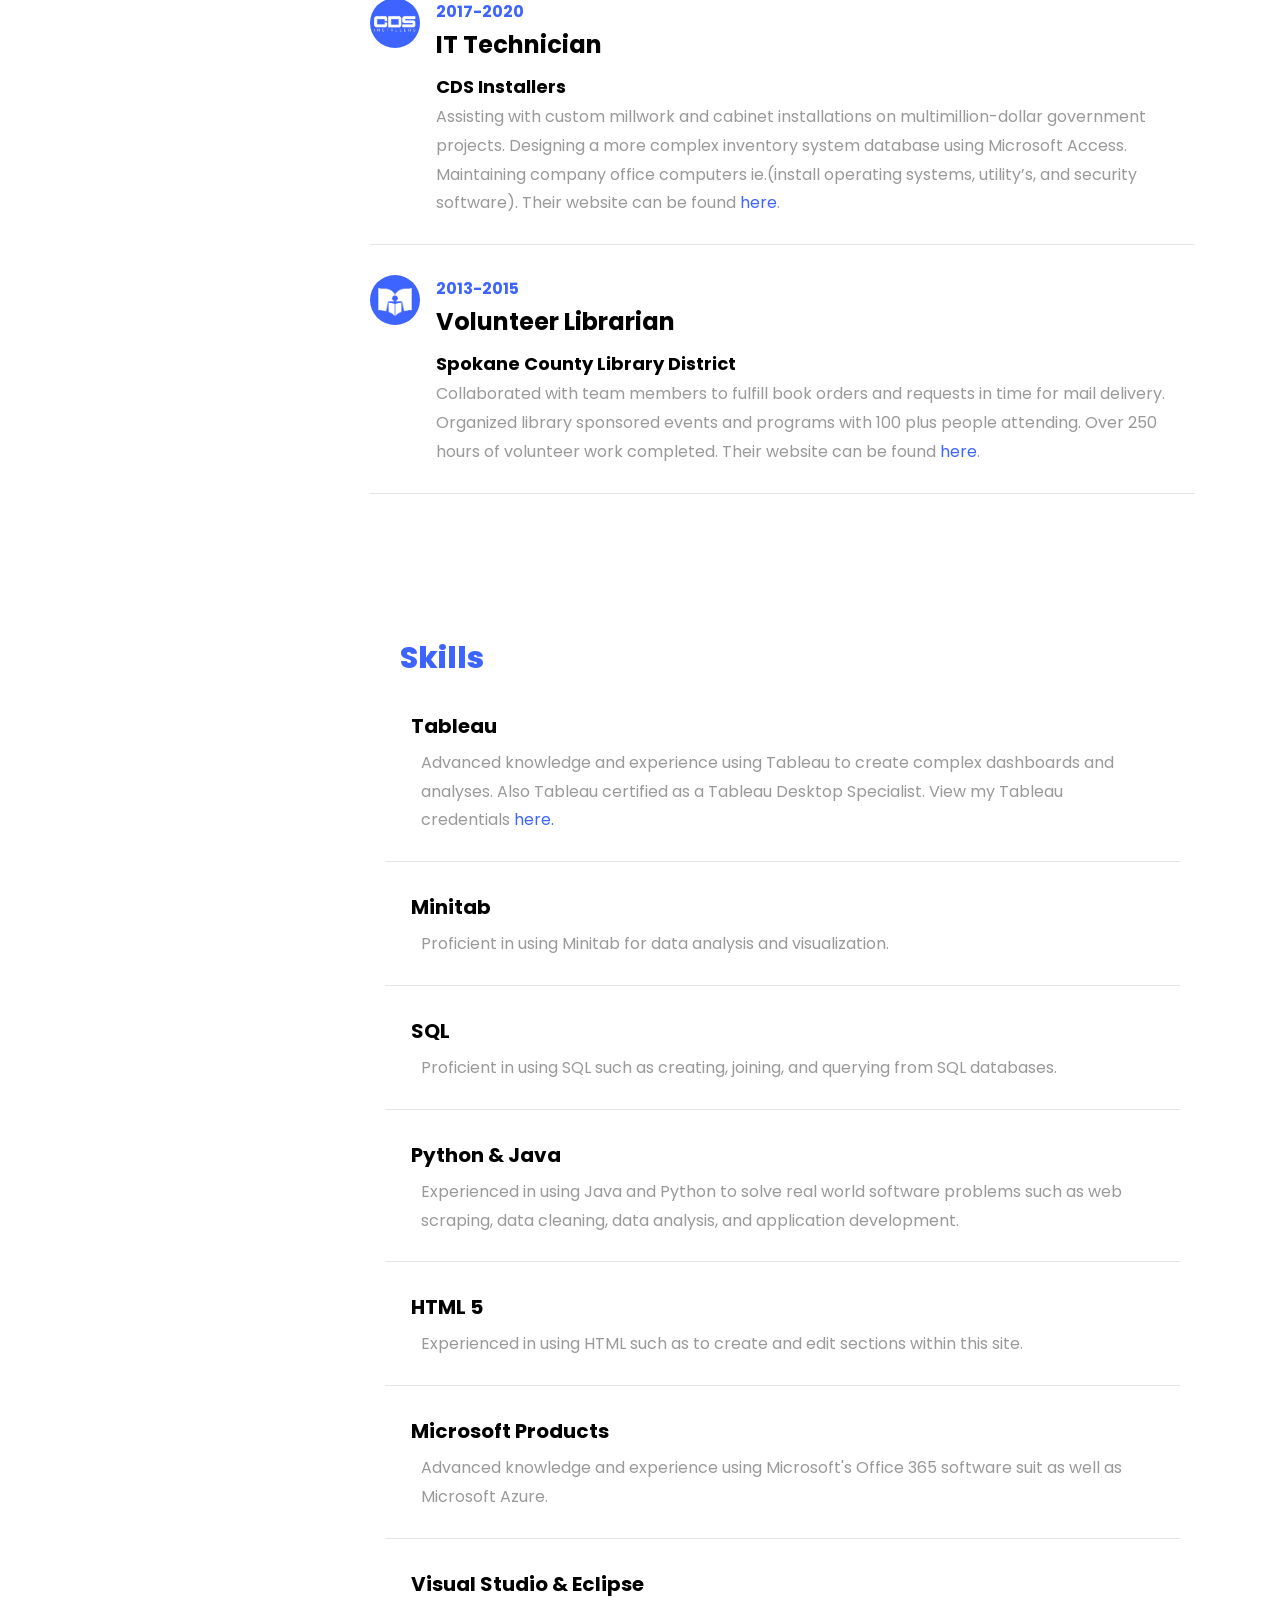
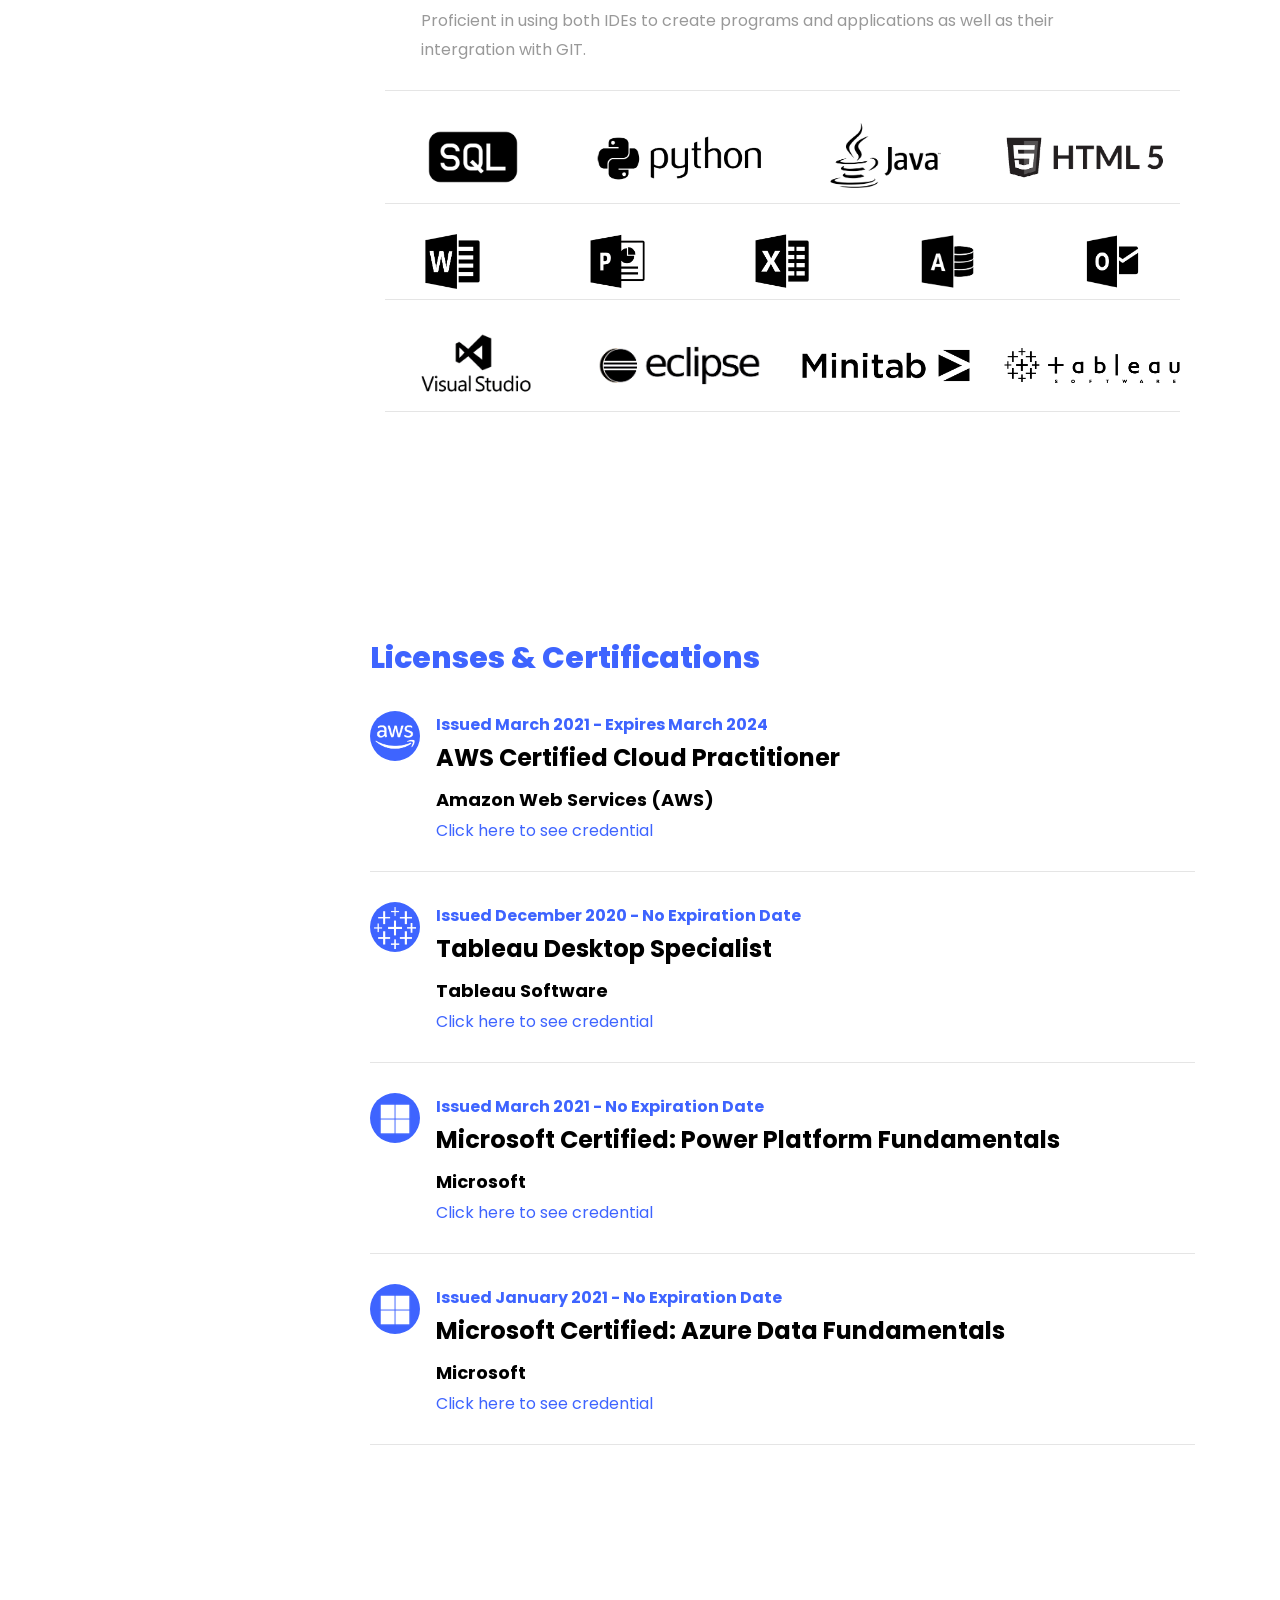
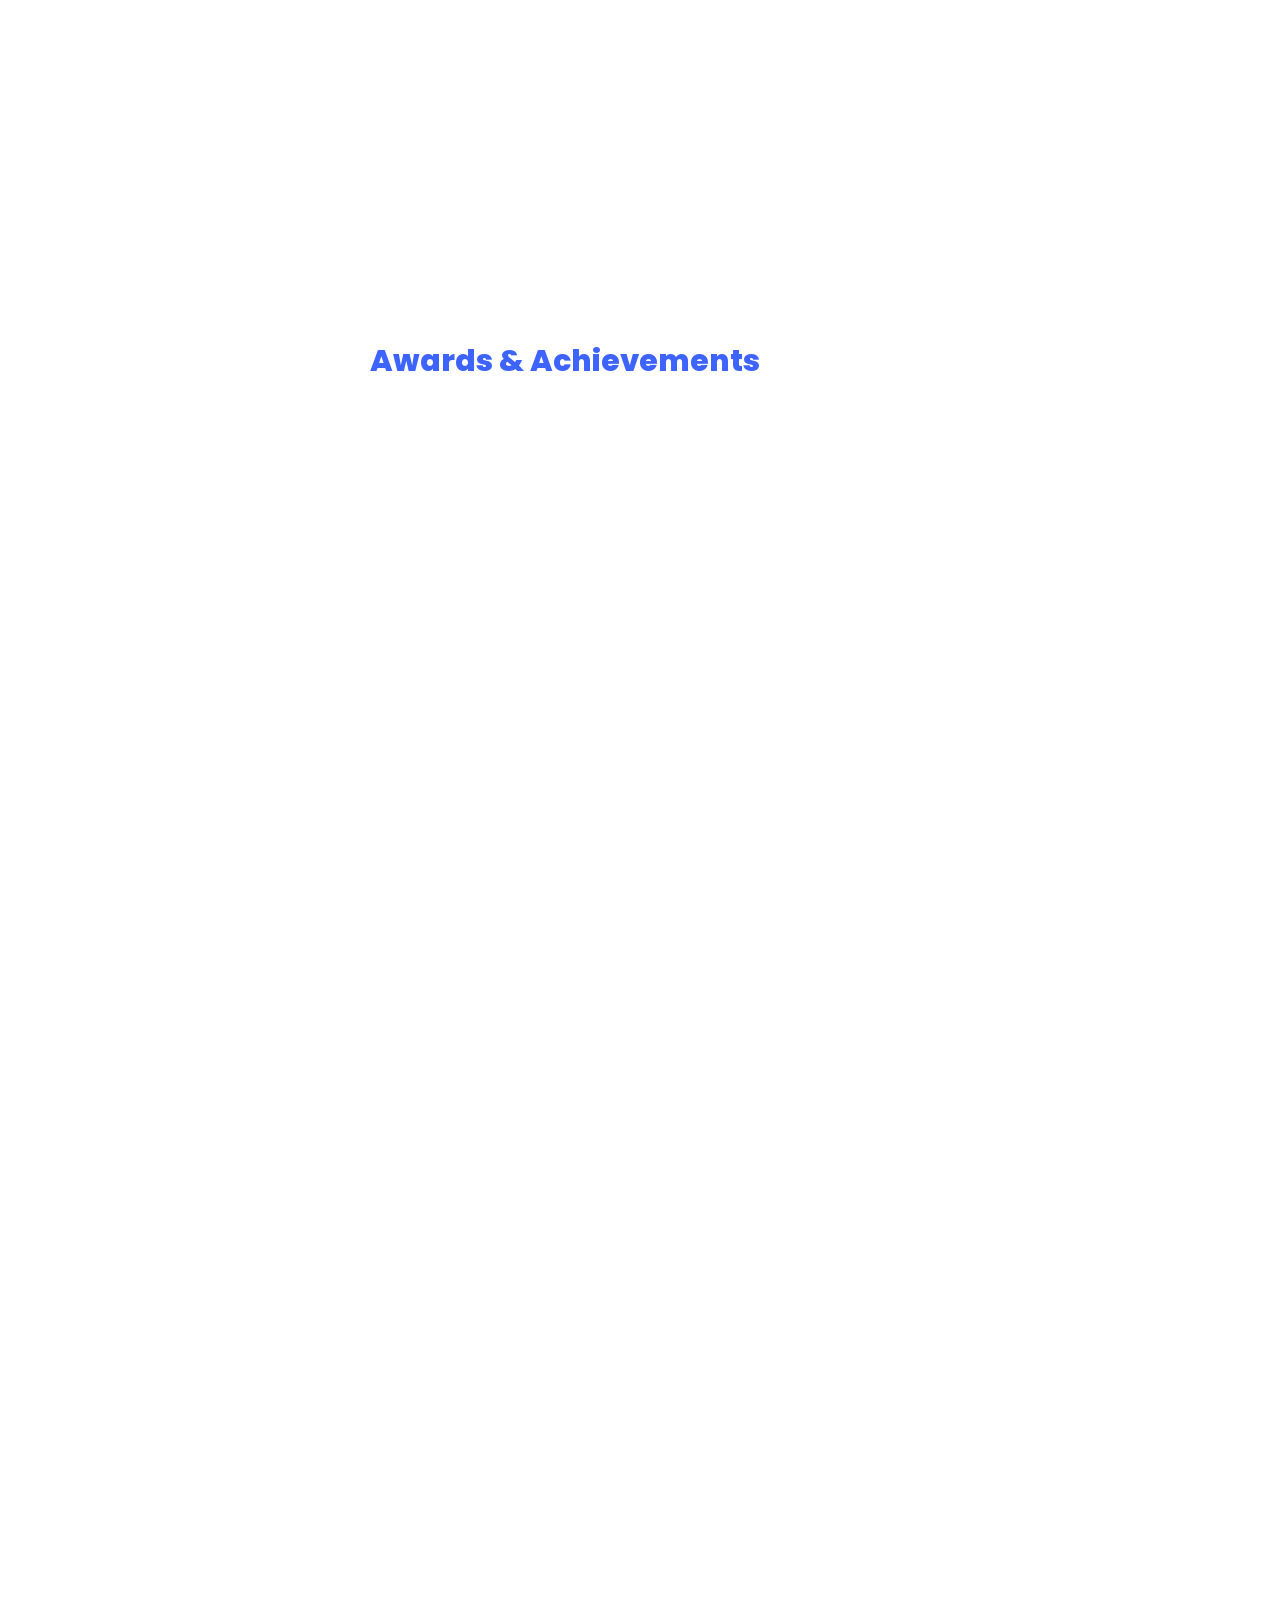
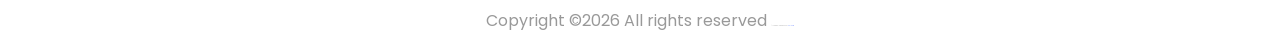
==== commit 35027488: "Made more mobile friendly" ====
--- a/index.html
+++ b/index.html
@@ -74,8 +74,8 @@
     	<div class="container">
     		<div class="row d-flex no-gutters">
 
-				<div class="img d-flex align-self-stretch align-items-center">
-					<img src="images/CoverPhoto.png" width="390" height="520">
+				<div class="img d-flex align-self-stretch justify-content-center align-items-center">
+					<img src="images/CoverPhoto.png" width="390" height="520" style= "position: relative; right:3px;">
 				</div>
     			<!-- <div class="col-md-5 col-lg-5 d-flex">
     				<div class="img-about img d-flex align-items-stretch">
@@ -113,7 +113,14 @@
     	<div class="container">
     		<div class="row">
     			<div class="col-md-3">
-				    <nav id="navi">
+					<style>
+						@media (max-width: 900px) {
+						  .hidden-mobile {
+							display: none;
+						  }
+						}
+					</style>
+				    <nav id="navi" class="hidden-mobile">
 					    <ul>
 					      <li><a href="#education">Education</a></li>
 					      <li><a href="#experience">Experience</a></li>
@@ -238,146 +245,182 @@
 						<section class="ftco-section ftco-resume" id="resume-section">
 							<div class="container">
 								<div id="skills" class= "page three">
-								<!-- <style type="text/css">
+								<style type="text/css">
 									.ptab {
-										margin-left: 120px;
+										margin-left: 20px;
 									}
 									.tab {
 										white-space: nowrap;
-										margin-left: 70px;
+										margin-left: 10px;
 									}
 									#myDIV {
-										width: 700px;
+										width: auto;
 									}
-								</style> -->
+								</style>
 								
 								<div class="col-sm-3 ftco-animate"> 
 									<h2 class="heading">Skills</h2>
 								</div>
 								
 								<div class="resume-wrap d-flex ftco-animate">
-									<!-- <div class="text pl-3"> -->
-										<div class="col-sm-3 ftco-animate">
+									<div class="text pl-3">
+										<div class="tab" id="myDIV">
 											<h5><strong>Tableau</strong></h5>
-												<span class="ptab" id="myDIV">
-													<p>Advanced knowledge and experience using Tableau to create complex dashboards and analyses. Also Tableau certified as a
-														Tableau Desktop Specialist. View my Tableau credentials 
-														<a href="https://www.youracclaim.com/badges/c286a441-93a7-4f98-8ee1-cd4f46ddb902?source=linked_in_profile">
-															here.
-														</a>
-													</p>
-												</span>
-										</div>
-									<!-- </div> -->
+										</div>
+										<div class="ptab" id="myDIV">
+											<span>
+												<p>Advanced knowledge and experience using Tableau to create complex dashboards and analyses. Also Tableau certified as a
+													Tableau Desktop Specialist. View my Tableau credentials 
+													<a href="https://www.youracclaim.com/badges/c286a441-93a7-4f98-8ee1-cd4f46ddb902?source=linked_in_profile">
+														here.
+													</a>
+												</p>
+											</span>
+										</div>
+									</div>
 								</div>
 
 								<div class="resume-wrap d-flex ftco-animate">
-									<div class="col-sm-3 ftco-animate">
-										<h5><strong>Minitab</strong></h5>
-											<span class="ptab" id="myDIV">
+									<div class="text pl-3">
+										<div class="tab" id="myDIV">
+											<h5><strong>Minitab</strong></h5>
+										</div>
+										<div class="ptab" id="myDIV">
+											<span>
 												<p>Proficient in using Minitab for data analysis and visualization.</p>
 											</span>
+										</div>
 									</div>
 								</div>
 
 								<div class="resume-wrap d-flex ftco-animate">
-									<div class="col-sm-3 ftco-animate">
-										<h5><strong>SQL</strong></h5>
-											<span class="ptab" id="myDIV">
+									<div class="text pl-3">
+										<div class="tab" id="myDIV">
+											<h5><strong>SQL</strong></h5>
+										</div>
+										<div class="ptab" id="myDIV">
+											<span>
 												<p>Proficient in using SQL such as creating, joining, and querying from SQL databases.</p>
 											</span>
+										</div>
 									</div>
 								</div>
 
 								<div class="resume-wrap d-flex ftco-animate">
-									<div class="col-sm-3 ftco-animate">
-										<h5><strong>Python & Java</strong></h5>
-											<span class="ptab" id="myDIV">
+									<div class="text pl-3">
+										<div class="tab" id="myDIV">
+											<h5><strong>Python & Java</strong></h5>
+										</div>
+										<div class="ptab" id="myDIV">
+											<span>
 												<p>Experienced in using Java and Python to solve real world software problems such as web scraping, 
 												data cleaning, data analysis, and application development.</p>
 											</span>
+										</div>
 									</div>
 								</div>
 
 								<div class="resume-wrap d-flex ftco-animate">
-									<div class="col-sm-3 ftco-animate">
-										<h5><strong>HTML 5</strong></h5>
-											<span class="ptab" id="myDIV">
+									<div class="text pl-3">
+										<div class="tab" id="myDIV">
+											<h5><strong>HTML 5</strong></h5>
+										</div>
+										<div class="ptab" id="myDIV">
+											<span>
 												<p>Experienced in using HTML such as to create and edit sections within this site.</p>
 											</span>
+										</div>
 									</div>
 								</div>
 
 								<div class="resume-wrap d-flex ftco-animate">
-									<div class="col-sm-3 ftco-animate">
-										<h5><strong>Microsoft Products</strong></h5>
-											<span class="ptab" id="myDIV">
+									<div class="text pl-3">
+										<div class="tab" id="myDIV">
+											<h5><strong>Microsoft Products</strong></h5>
+										</div>
+										<div class="ptab" id="myDIV">
+											<span>
 												<p>Advanced knowledge and experience using Microsoft's Office 365 software suit as well as Microsoft Azure.</p>
 											</span>
+										</div>
 									</div>
 								</div>
 
 								<div class="resume-wrap d-flex ftco-animate">
-									<div class="col-sm-3 ftco-animate">
-										<h5><strong>Visual Studio & Eclipse</strong></h5>
-											<span class="ptab" id="myDIV">
+									<div class="text pl-3">
+										<div class="tab" id="myDIV">
+											<h5><strong>Visual Studio & Eclipse</strong></h5>
+										</div>
+										<div class="ptab" id="myDIV">
+											<span>
 												<p>Proficient in using both IDEs to create programs and applications as well as their intergration with GIT.</p>
 											</span>
-									</div>
-								</div>
-								<!-- <div class="resume-wrap d-flex ftco-animate"> -->
-									<!-- <div class="row">
-										<div class="col-sm-3 ftco-animate">
-											<a class="partner"><img src="images/SQLlogo.png" class="img-fluid" alt="Colorlib Template"></a>
-										</div>
-										<div class="col-sm-3 ftco-animate">
-											<a class="partner"><img src="images/PythonLogo.png" class="img-fluid" alt="Colorlib Template"></a>
-										</div>
-										<div class="col-sm-3 ftco-animate">
-											<a class="partner"><img src="images/partner-3.png" class="img-fluid" alt="Colorlib Template"></a>
-										</div>
-										<div class="col-sm-3 ftco-animate">
-											<a class="partner"><img src="images/HTMLlogo.png" class="img-fluid" alt="Colorlib Template"></a>
-										</div>
-									</div> -->
-								<!-- </div> -->
-							
-								<!-- <div class="resume-wrap d-flex ftco-animate"> -->
-									<!-- <div class="row">
-										<div class="col-sm ftco-animate">
-											<a class="partner"><img src="images/WordLogo.png" class="img-fluid" alt="Colorlib Template"></a>
-										</div>
-										<div class="col-sm ftco-animate">
-											<a class="partner"><img src="images/PowerpointLogo.png" class="img-fluid" alt="Colorlib Template"></a>
-										</div>
-										<div class="col-sm ftco-animate">
-											<a class="partner"><img src="images/ExcelLogo.png" class="img-fluid" alt="Colorlib Template"></a>
-										</div>
-										<div class="col-sm ftco-animate">
-											<a class="partner"><img src="images/AccessLogo.png" class="img-fluid" alt="Colorlib Template"></a>
-										</div>
-										<div class="col-sm ftco-animate">
-											<a class="partner"><img src="images/OutlookLogo.png" class="img-fluid" alt="Colorlib Template"></a>
-										</div>
-									</div> -->
-								<!-- </div> -->
-							
-								<!-- <div class="resume-wrap d-flex ftco-animate"> -->
-									<!-- <div class="row">
-										<div class="col-sm-3 ftco-animate">
-											<a class="partner"><img src="images/VisualStudioLogo.png" class="img-fluid" alt="Colorlib Template"></a>
-										</div>
-										<div class="col-sm-3 ftco-animate">
-											<a class="partner"><img src="images/EclipseJavaLogo.png" class="img-fluid" alt="Colorlib Template"></a>
-										</div>
-										<div class="col-sm-3 ftco-animate">
-											<a class="partner"><img src="images/Minitab_Logo.png" class="img-fluid" alt="Colorlib Template"></a>
-										</div>
-										<div class="col-sm-3 ftco-animate">
-											<a class="partner"><img src="images/TableauLogo.png" class="img-fluid" alt="Colorlib Template"></a>
-										</div>
-									</div> -->
-								<!-- </div> -->
+										</div>
+									</div>
+								</div>
+
+								<style>
+									@media (max-width: 900px) {
+									  .hidden-mobile {
+										display: none;
+									  }
+									}
+								</style>
+								<div class="hidden-mobile">
+									<div class="resume-wrap d-flex ftco-animate">
+										<div class="row">
+											<div class="col-sm-3 ftco-animate">
+												<a class="partner"><img src="images/SQLlogo.png" class="img-fluid" alt="Colorlib Template"></a>
+											</div>
+											<div class="col-sm-3 ftco-animate">
+												<a class="partner"><img src="images/PythonLogo.png" class="img-fluid" alt="Colorlib Template"></a>
+											</div>
+											<div class="col-sm-3 ftco-animate">
+												<a class="partner"><img src="images/partner-3.png" class="img-fluid" alt="Colorlib Template"></a>
+											</div>
+											<div class="col-sm-3 ftco-animate">
+												<a class="partner"><img src="images/HTMLlogo.png" class="img-fluid" alt="Colorlib Template"></a>
+											</div>
+										</div>
+									</div>
+								
+									<div class="resume-wrap d-flex ftco-animate">
+										<div class="row">
+											<div class="col-sm ftco-animate">
+												<a class="partner"><img src="images/WordLogo.png" class="img-fluid" alt="Colorlib Template"></a>
+											</div>
+											<div class="col-sm ftco-animate">
+												<a class="partner"><img src="images/PowerpointLogo.png" class="img-fluid" alt="Colorlib Template"></a>
+											</div>
+											<div class="col-sm ftco-animate">
+												<a class="partner"><img src="images/ExcelLogo.png" class="img-fluid" alt="Colorlib Template"></a>
+											</div>
+											<div class="col-sm ftco-animate">
+												<a class="partner"><img src="images/AccessLogo.png" class="img-fluid" alt="Colorlib Template"></a>
+											</div>
+											<div class="col-sm ftco-animate">
+												<a class="partner"><img src="images/OutlookLogo.png" class="img-fluid" alt="Colorlib Template"></a>
+											</div>
+										</div>
+									</div>
+								
+									<div class="resume-wrap d-flex ftco-animate">
+										<div class="row">
+											<div class="col-sm-3 ftco-animate">
+												<a class="partner"><img src="images/VisualStudioLogo.png" class="img-fluid" alt="Colorlib Template"></a>
+											</div>
+											<div class="col-sm-3 ftco-animate">
+												<a class="partner"><img src="images/EclipseJavaLogo.png" class="img-fluid" alt="Colorlib Template"></a>
+											</div>
+											<div class="col-sm-3 ftco-animate">
+												<a class="partner"><img src="images/Minitab_Logo.png" class="img-fluid" alt="Colorlib Template"></a>
+											</div>
+											<div class="col-sm-3 ftco-animate">
+												<a class="partner"><img src="images/TableauLogo.png" class="img-fluid" alt="Colorlib Template"></a>
+											</div>
+										</div>
+									</div>
+								</div>
 							</div>
 						</section> 
 
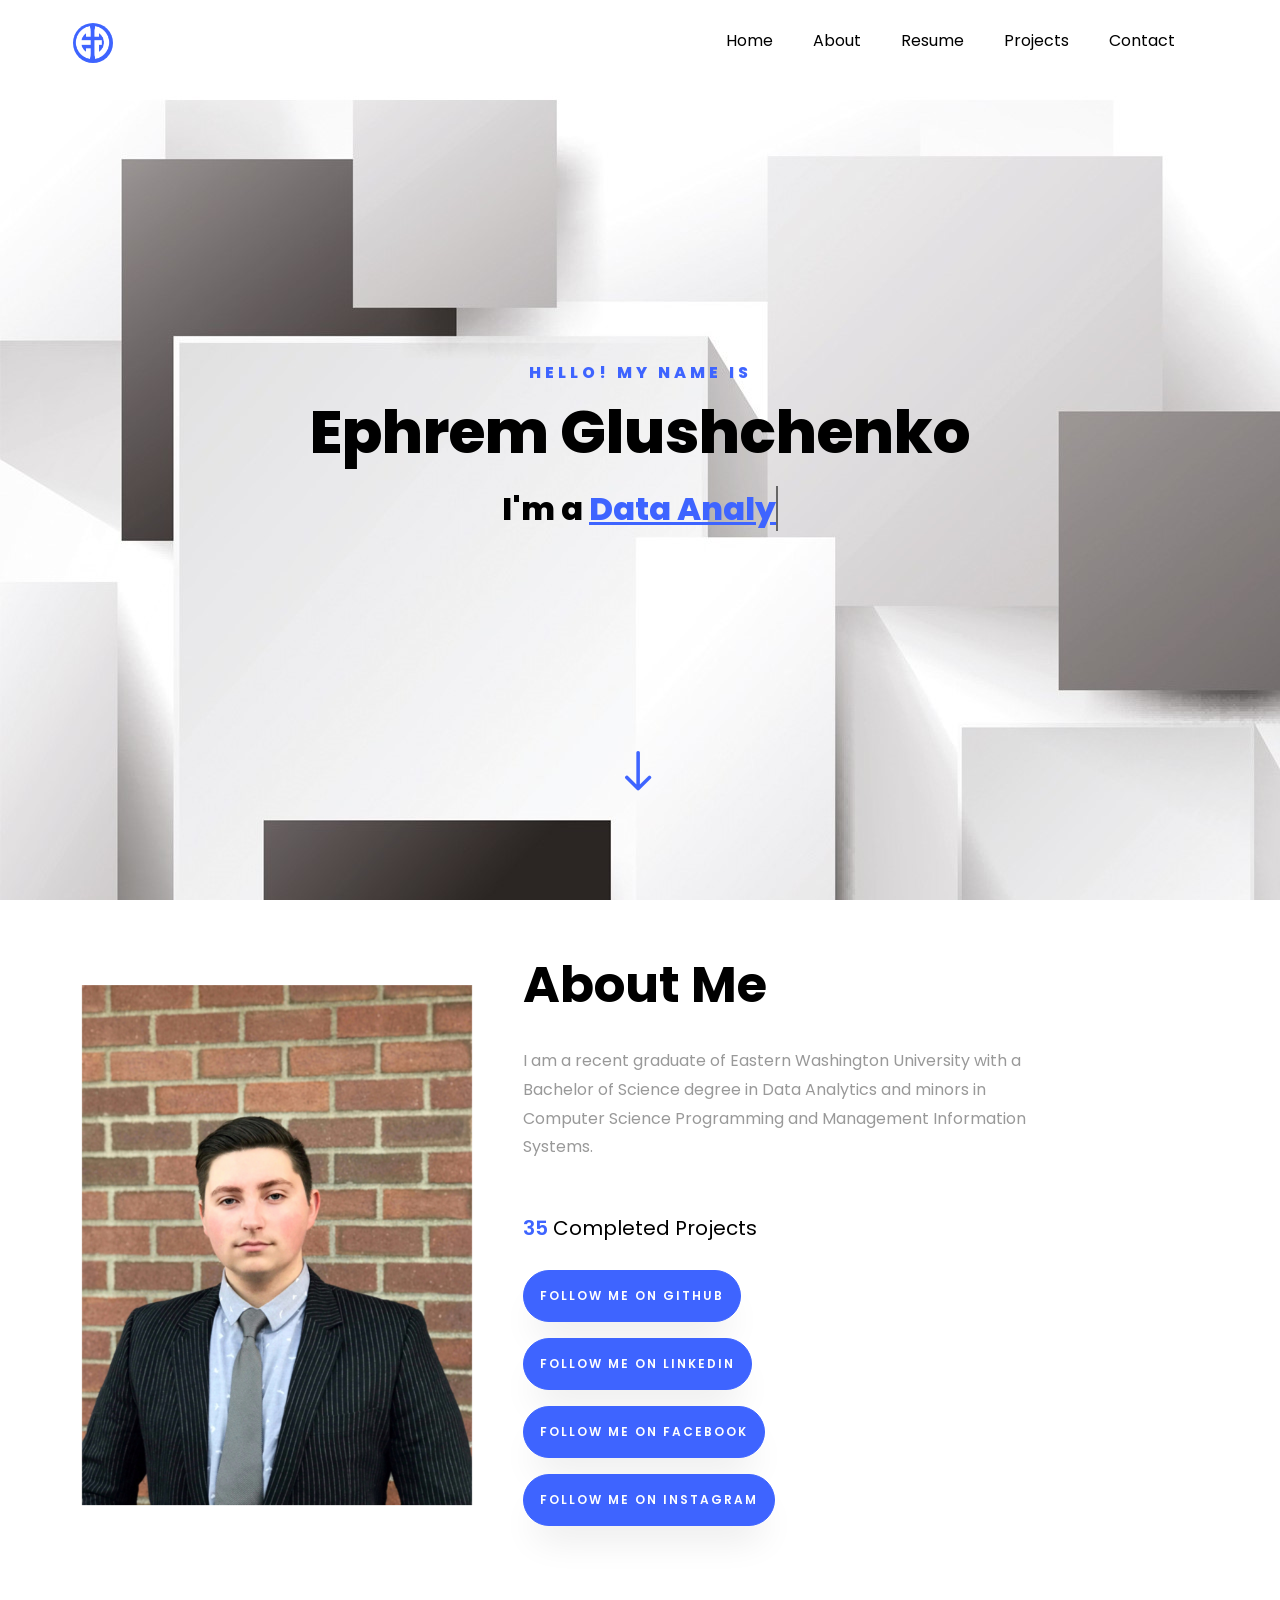
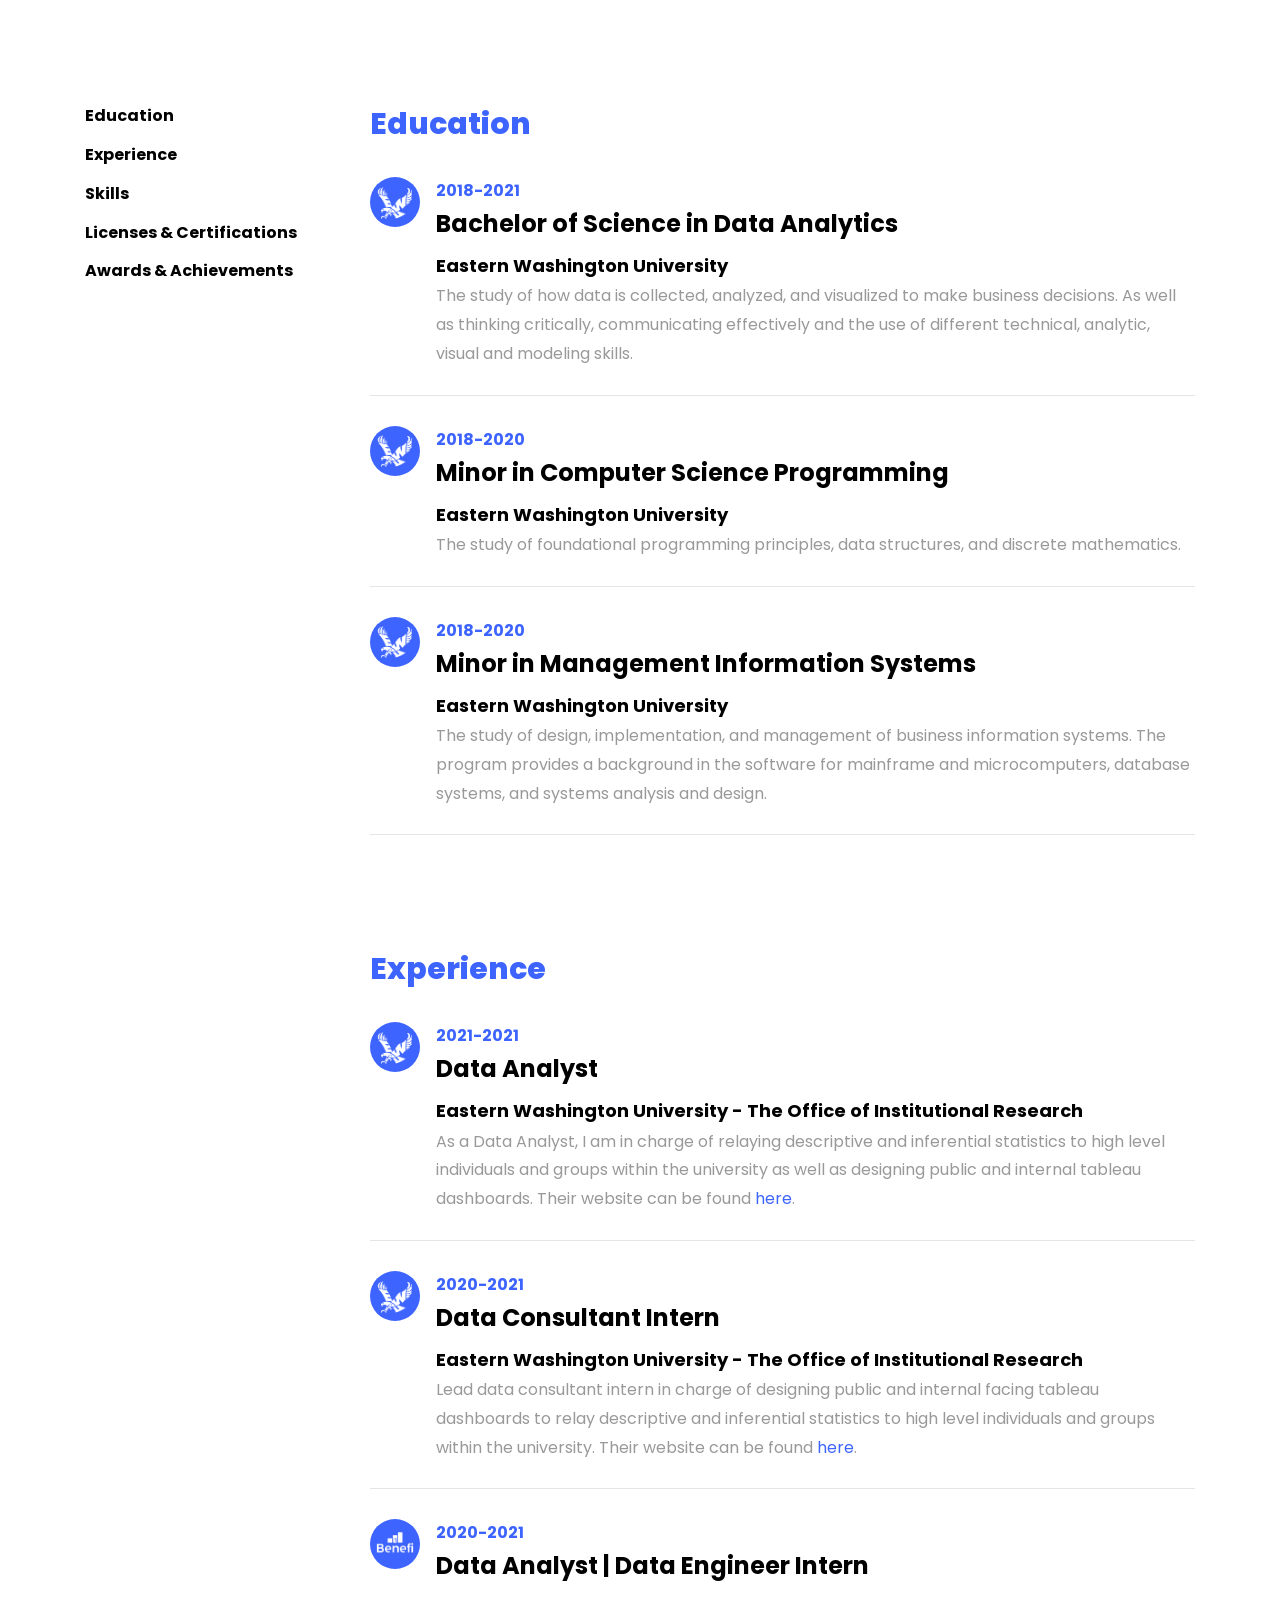
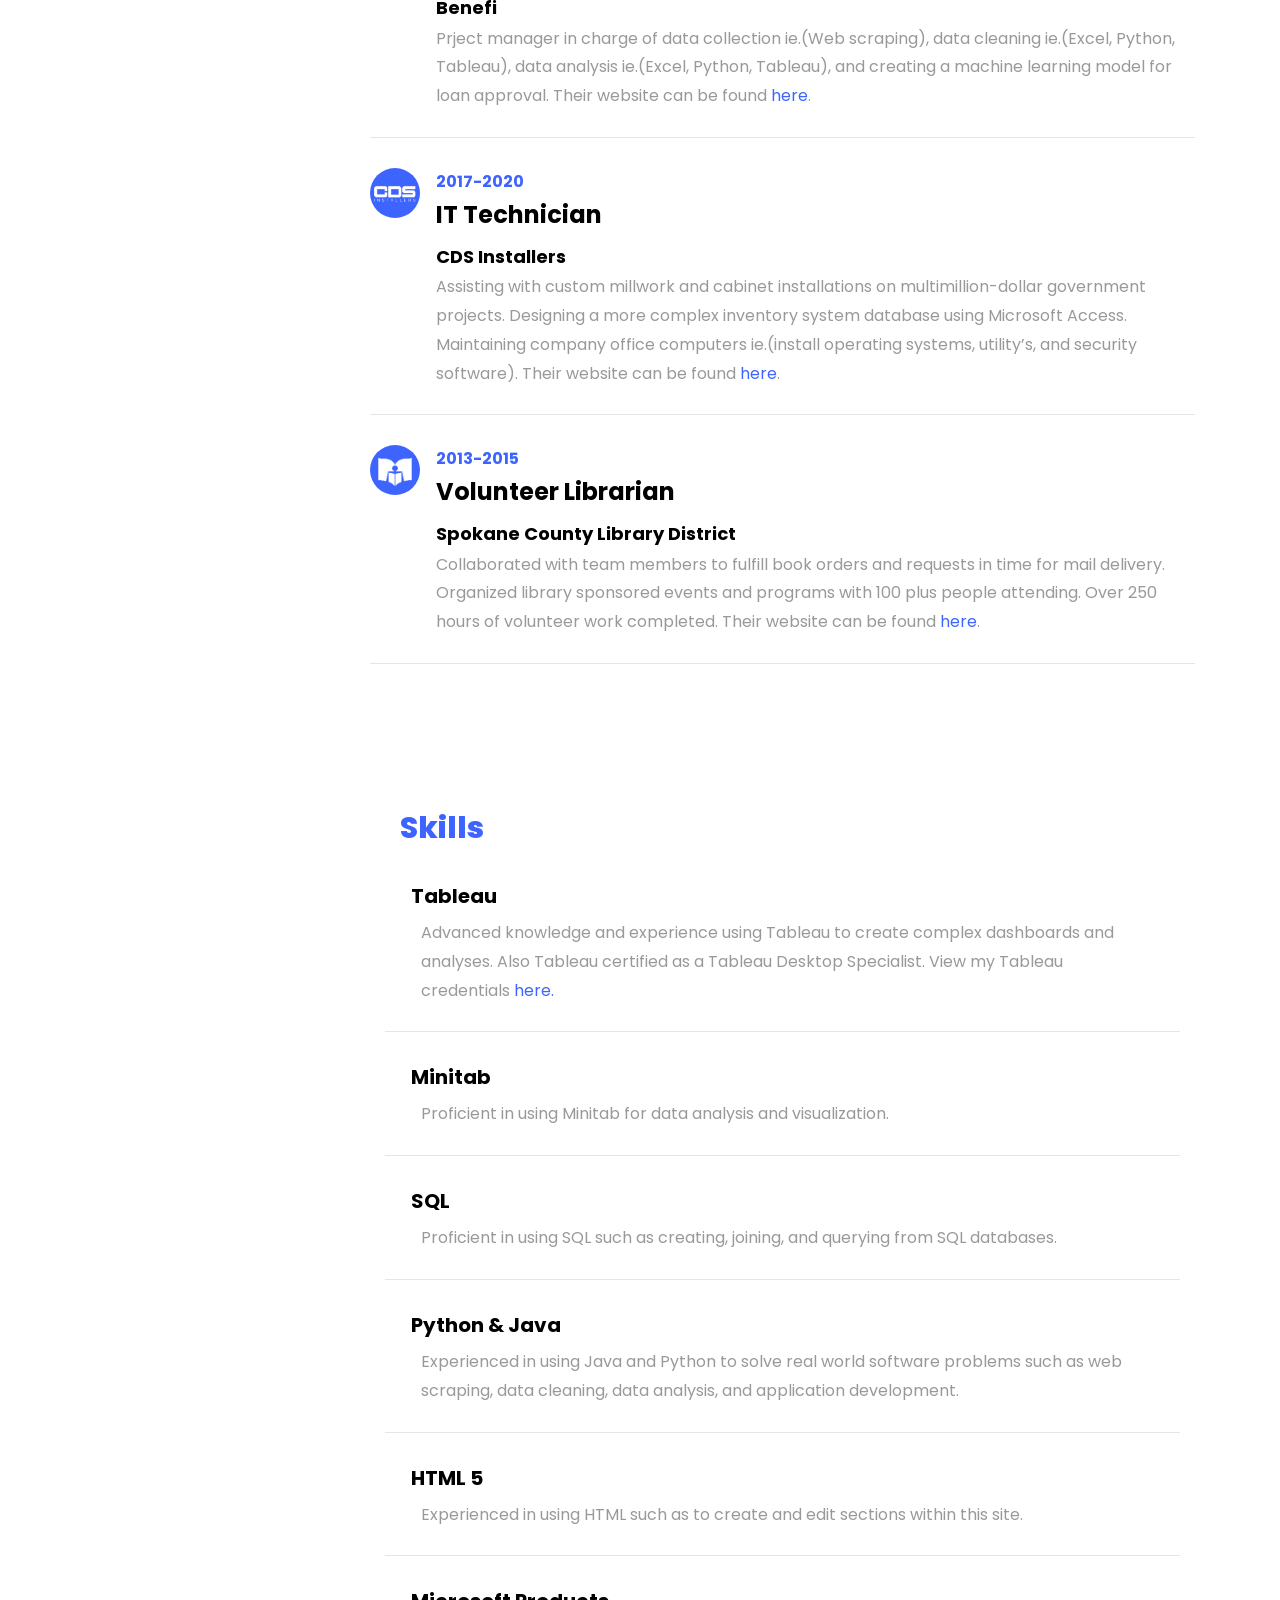
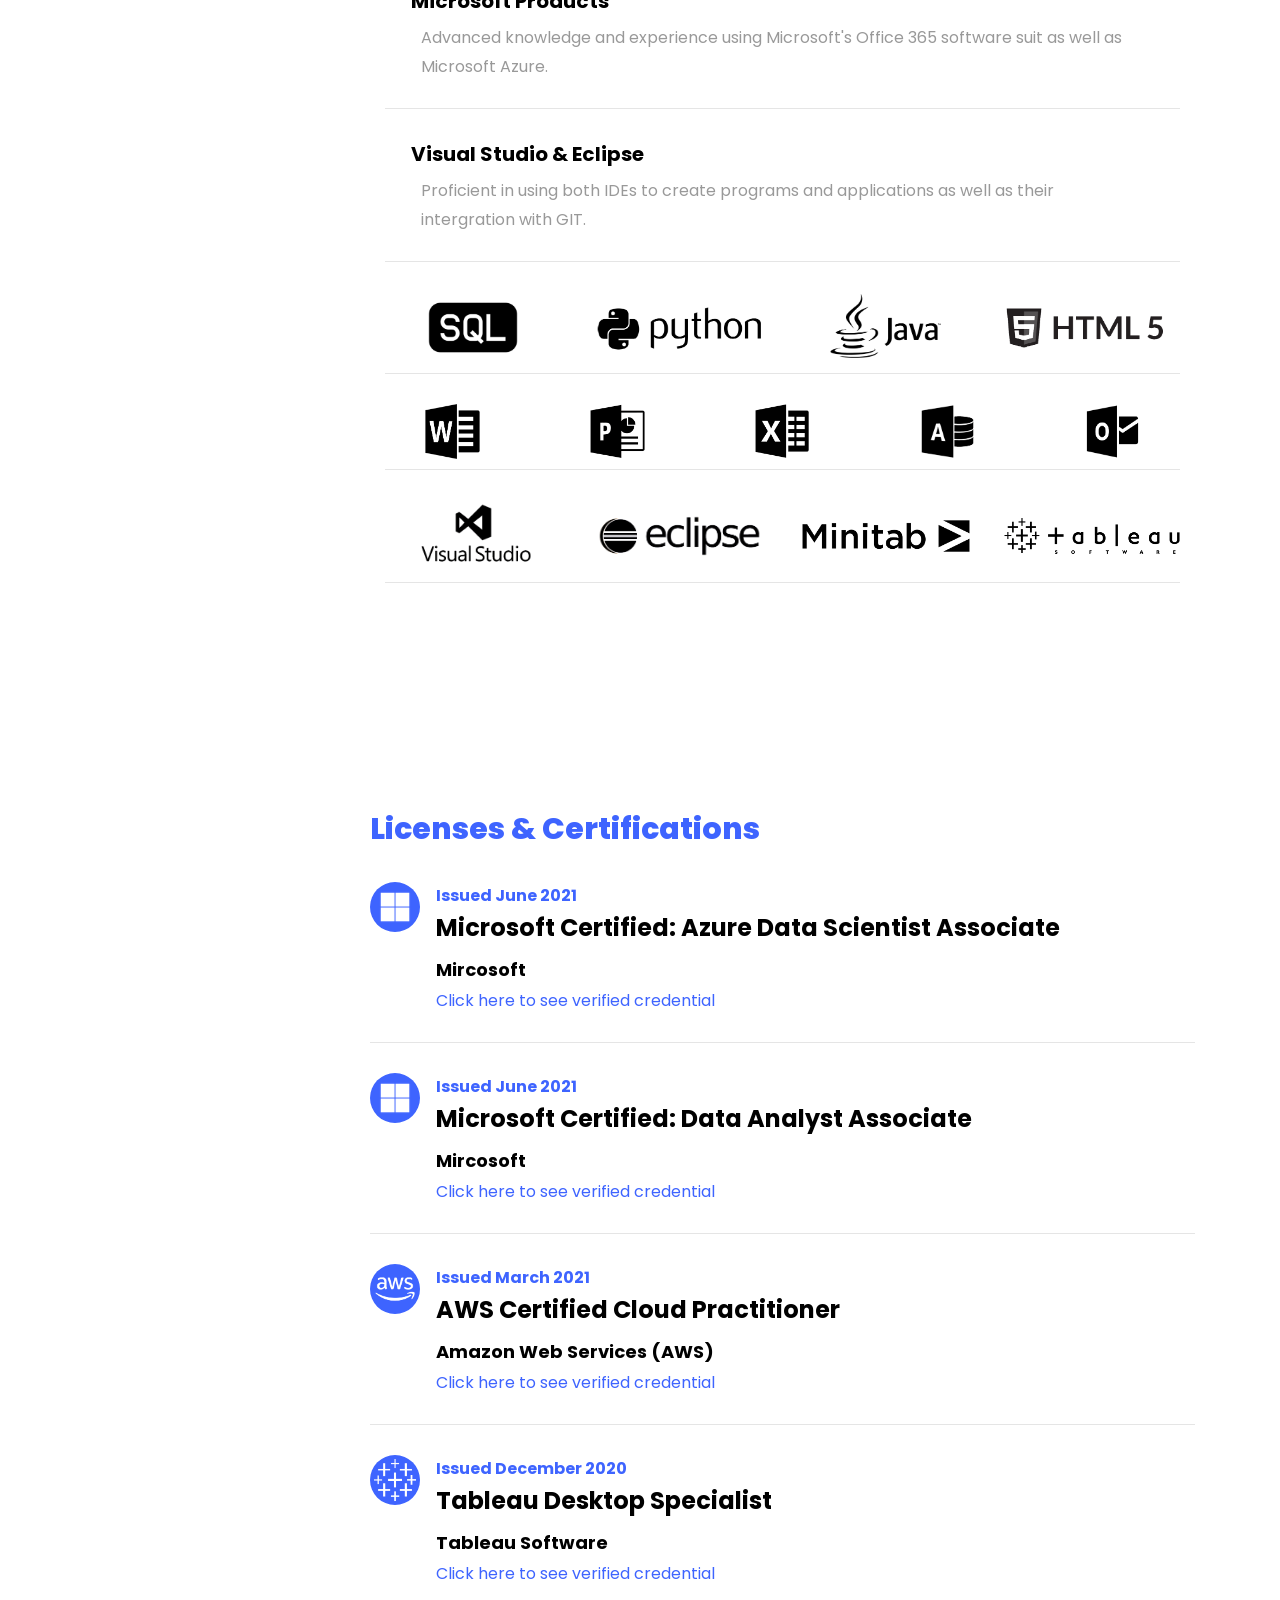
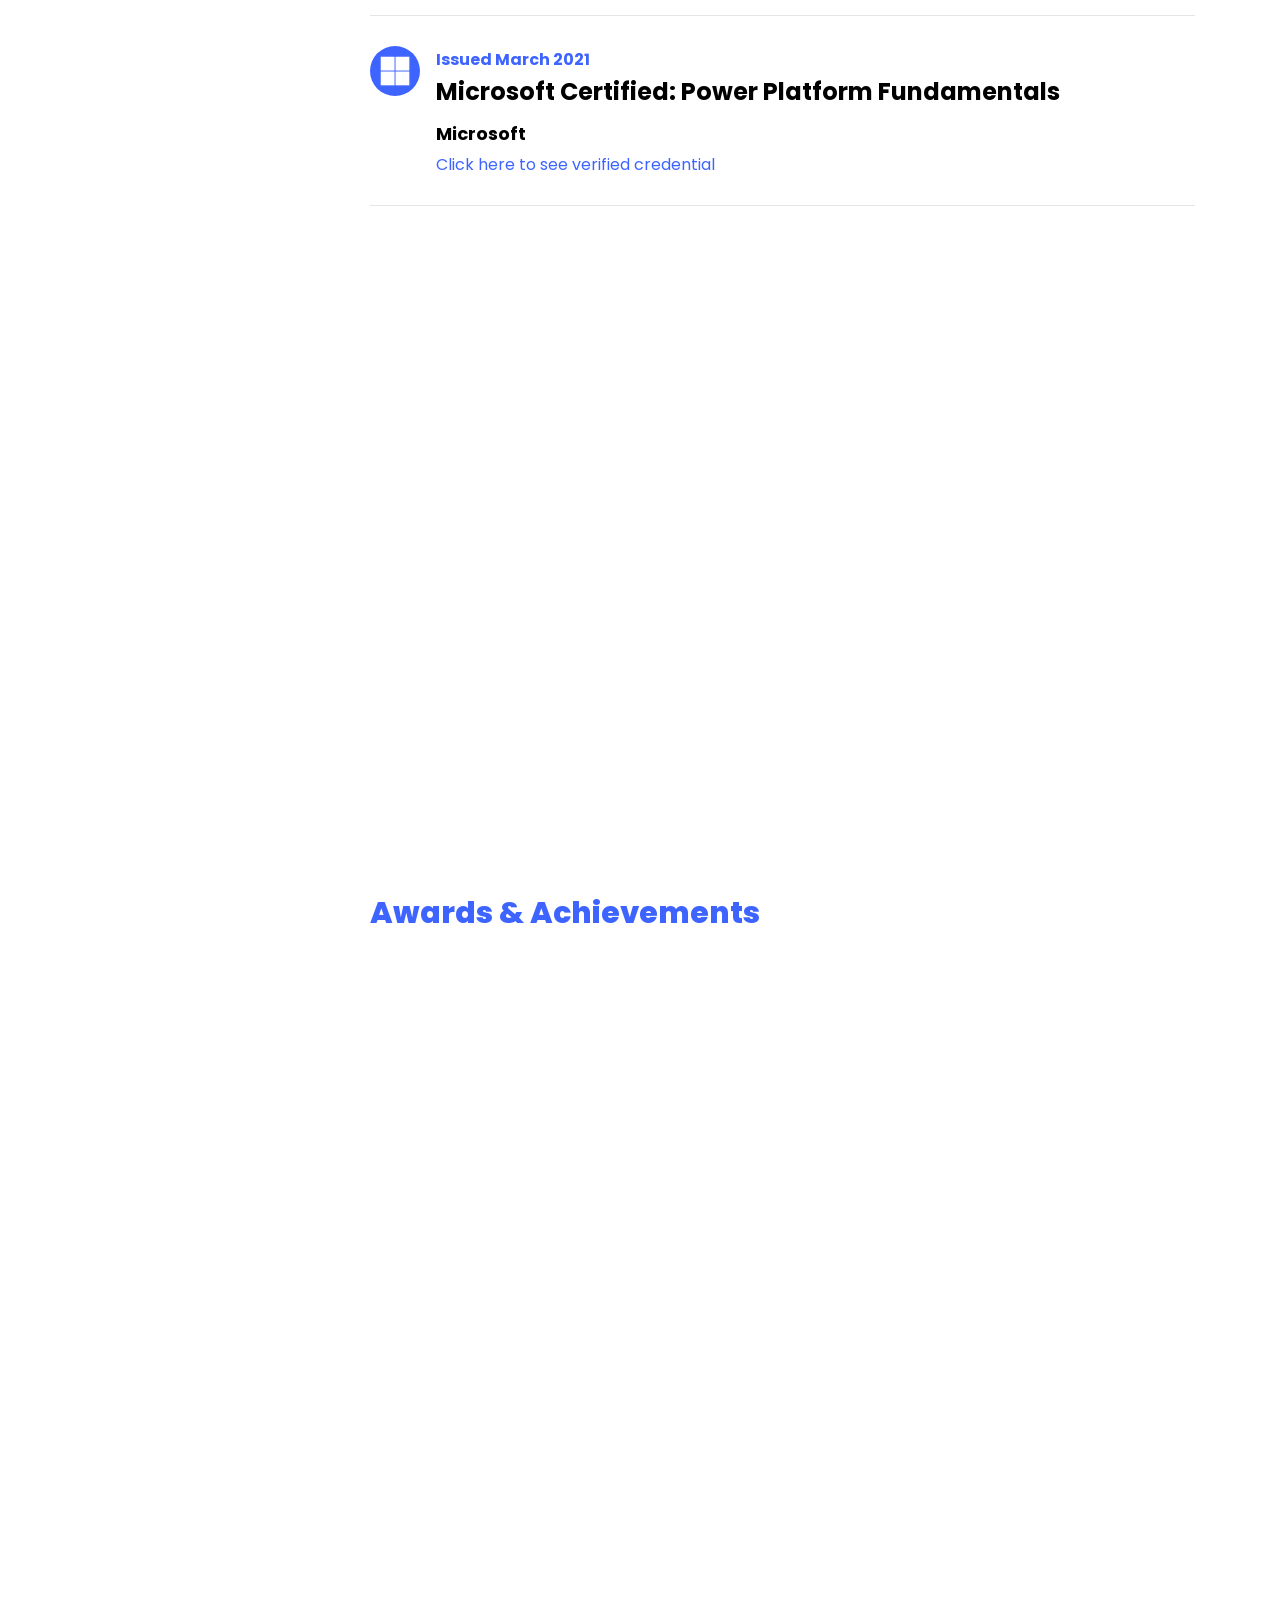
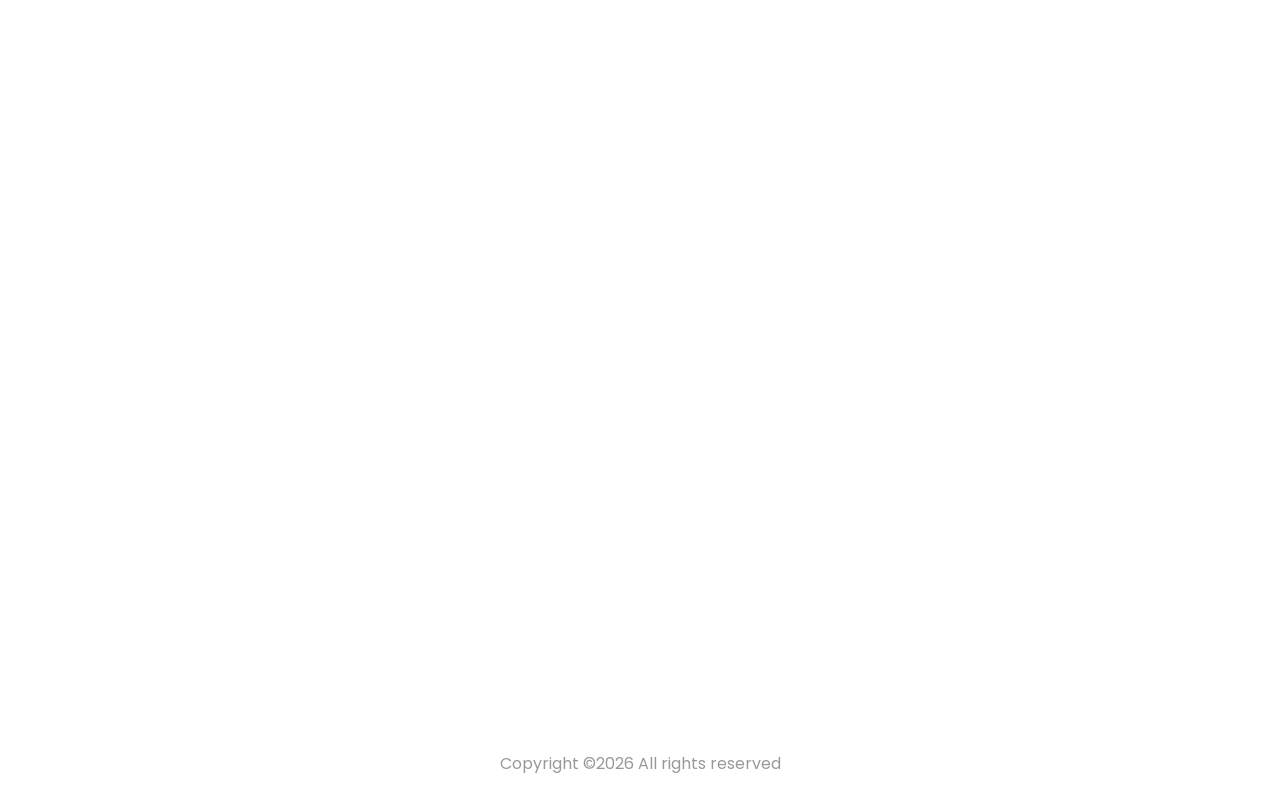
==== commit 1430c51c: "Add files via upload" ====
--- a/index.html
+++ b/index.html
@@ -1,6 +1,7 @@
 <!DOCTYPE html>
 <html lang="en">
   <head>
+	<link rel="apple-touch-icon" href="images/ios logo.png">
 	<link rel="shortcut icon" type="image/png" href="images/favicon.png">
     <title>Ephrem G</title>
     <meta charset="utf-8">
@@ -55,8 +56,8 @@
 			  				<h2>I'm a 
 								  <span
 								     class="txt-rotate"
-								     data-period="1000"
-								     data-rotate='[ "Student.", "Data Analyst.", " Programmer.", "MIS developer." ]'></span>
+								     data-period="500"
+								     data-rotate='[ "Data Analyst.", " Programmer.", "MIS developer." ]'></span>
 								</h2>
 							</div>
             </div>
@@ -91,18 +92,20 @@
 		          <div class="col-md-12 heading-section ftco-animate">
 		          	<h1 class="big">About</h1>
 		            <h2 class="mb-4">About Me</h2>
-		            <p>My name is Ephrem. I am currently enrolled as a senior at Eastern Washington University and will be graduating in June of 2021. 
-						I am pursuing a Bachelor of Science degree in Data Analytics and have earned minors in Computer Science Programming and Management Information Systems.
+		            <p>I am a recent graduate of Eastern Washington University with a Bachelor of Science degree in Data Analytics and minors in Computer Science Programming and Management Information Systems.
 					</p>
 		          </div>
 		        </div>
 	        	<div class="counter-wrap ftco-animate d-flex mt-md-3">
              		<div class="text">
               			<p class="mb-4">
-							<!-- <span class="number" data-number="50">0</span>
-							<span>Completed Projects</span> -->
+							<span class="number" data-number="90">0</span>
+							<span>Completed Projects</span>
 						</p>
+						<p><a href="https://github.com/ephremglu" class="btn btn-primary py-3 px-3">Follow me on Github</a></p>
 						<p><a href="https://www.linkedin.com/in/ephremg/" class="btn btn-primary py-3 px-3">Follow me on LinkedIn</a></p>
+						<p><a href="https://fb.com/ephremglu" class="btn btn-primary py-3 px-3">Follow me on Facebook</a></p>
+						<p><a href="https://instagram.com/ephrem__g" class="btn btn-primary py-3 px-3">Follow me on Instagram</a></p>
 			  		</div>
 			  	</div>
 	        </div>
@@ -177,7 +180,7 @@
 					    		<span class="partner"><img src="images/ewu.png" class="img-fluid" alt="Colorlib Template"></span>
 					    	</div>
 					    	<div class="text pl-3">
-		    					<span class="date">2021-Present</span>
+		    					<span class="date">2021-2021</span>
 		    					<h2>Data Analyst</h2>
 		    					<span class="position">Eastern Washington University - The Office of Institutional Research</span>
 		    					<p>As a Data Analyst, I am in charge of relaying descriptive and inferential statistics
@@ -205,7 +208,7 @@
 					    		<span class="partner"><img src="images/benefi.png" class="img-fluid" alt="Colorlib Template"></span>
 					    	</div>
 					    	<div class="text pl-3">
-		    					<span class="date">2020-Present</span>
+		    					<span class="date">2020-2021</span>
 		    					<h2>Data Analyst | Data Engineer Intern</h2>
 		    					<span class="position">Benefi</span>
 		    					<p>Prject manager in charge of data collection ie.(Web scraping), data cleaning ie.(Excel, Python, Tableau), data analysis ie.(Excel, Python, Tableau), and 
@@ -428,13 +431,35 @@
 					    <h2 class="heading">Licenses & Certifications</h2>
 						<div class="resume-wrap d-flex ftco-animate">
 					    	<div class="icon d-flex align-items-center justify-content-center">
+					    		<span class="partner"><img src="images/microsoft.png" class="img-fluid" alt="Colorlib Template"></span>
+					    	</div>
+					    	<div class="text pl-3">
+		    					<span class="date">Issued June 2021</span>
+		    					<h2>Microsoft Certified: Azure Data Scientist Associate</h2>
+		    					<span class="position">Mircosoft</span>
+		    					<p><a href="https://www.credly.com/earner/earned/badge/baf2e1a5-842d-4928-958a-d9cb16f50a8d">Click here to see verified credential</a></p>
+	    					</div>
+	    				</div>
+						<div class="resume-wrap d-flex ftco-animate">
+					    	<div class="icon d-flex align-items-center justify-content-center">
+					    		<span class="partner"><img src="images/microsoft.png" class="img-fluid" alt="Colorlib Template"></span>
+					    	</div>
+					    	<div class="text pl-3">
+		    					<span class="date">Issued June 2021</span>
+		    					<h2>Microsoft Certified: Data Analyst Associate</h2>
+		    					<span class="position">Mircosoft</span>
+		    					<p><a href="https://www.credly.com/earner/earned/badge/9172fa9c-92af-4659-9ac3-6bd19300472a">Click here to see verified credential</a></p>
+	    					</div>
+	    				</div>
+						<div class="resume-wrap d-flex ftco-animate">
+					    	<div class="icon d-flex align-items-center justify-content-center">
 					    		<span class="partner"><img src="images/Amazon_Web_Services_Logo.png" class="img-fluid" alt="Colorlib Template"></span>
 					    	</div>
 					    	<div class="text pl-3">
-		    					<span class="date">Issued March 2021 - Expires March 2024</span>
+		    					<span class="date">Issued March 2021</span>
 		    					<h2>AWS Certified Cloud Practitioner</h2>
 		    					<span class="position">Amazon Web Services (AWS)</span>
-		    					<p><a href="https://www.youracclaim.com/badges/4b7f1e70-f2a4-42e0-aff0-d89c1d9b1746">Click here to see credential</a></p>
+		    					<p><a href="https://www.youracclaim.com/badges/4b7f1e70-f2a4-42e0-aff0-d89c1d9b1746">Click here to see verified credential</a></p>
 	    					</div>
 	    				</div>
 					    <div class="resume-wrap d-flex ftco-animate">
@@ -442,10 +467,10 @@
 					    		<span class="partner"><img src="images/tableau-software.png" class="img-fluid" alt="Colorlib Template"></span>
 					    	</div>
 					    	<div class="text pl-3">
-		    					<span class="date">Issued December 2020 - No Expiration Date</span>
+		    					<span class="date">Issued December 2020</span>
 		    					<h2>Tableau Desktop Specialist</h2>
 		    					<span class="position">Tableau Software</span>
-		    					<p><a href="https://www.youracclaim.com/badges/c286a441-93a7-4f98-8ee1-cd4f46ddb902?source=linked_in_profile">Click here to see credential</a></p>
+		    					<p><a href="https://www.youracclaim.com/badges/c286a441-93a7-4f98-8ee1-cd4f46ddb902?source=linked_in_profile">Click here to see verified credential</a></p>
 	    					</div>
 	    				</div>
 						<div class="resume-wrap d-flex ftco-animate">
@@ -453,10 +478,10 @@
 					    		<span class="partner"><img src="images/microsoft.png" class="img-fluid" alt="Colorlib Template"></span>
 					    	</div>
 					    	<div class="text pl-3">
-		    					<span class="date">Issued March 2021 - No Expiration Date</span>
+		    					<span class="date">Issued March 2021</span>
 		    					<h2>Microsoft Certified: Power Platform Fundamentals</h2>
 		    					<span class="position">Microsoft</span>
-		    					<p><a href="https://www.youracclaim.com/badges/1b83f9a8-6322-4b25-999f-f74b17b8af13">Click here to see credential</a></p>
+		    					<p><a href="https://www.youracclaim.com/badges/1b83f9a8-6322-4b25-999f-f74b17b8af13">Click here to see verified credential</a></p>
 	    					</div>
 	    				</div>
 						<div class="resume-wrap d-flex ftco-animate">
@@ -464,10 +489,10 @@
 					    		<span class="partner"><img src="images/microsoft.png" class="img-fluid" alt="Colorlib Template"></span>
 					    	</div>
 					    	<div class="text pl-3">
-		    					<span class="date">Issued January 2021 - No Expiration Date</span>
+		    					<span class="date">Issued January 2021</span>
 		    					<h2>Microsoft Certified: Azure Data Fundamentals</h2>
 		    					<span class="position">Microsoft</span>
-		    					<p><a href="https://www.youracclaim.com/badges/f693ddb4-bea6-4fac-a00b-d9bff4d13900">Click here to see credential</a></p>
+		    					<p><a href="https://www.youracclaim.com/badges/f693ddb4-bea6-4fac-a00b-d9bff4d13900">Click here to see verified credential</a></p>
 		    				</div>
 						</div>
 	    				<div class="resume-wrap d-flex ftco-animate">
@@ -475,10 +500,10 @@
 					    		<span class="partner"><img src="images/microsoft.png" class="img-fluid" alt="Colorlib Template"></span>
 					    	</div>
 					    	<div class="text pl-3">
-		    					<span class="date">Issued November 2020 - No Expiration Date</span>
+		    					<span class="date">Issued November 2020</span>
 		    					<h2>Microsoft Certified: Azure AI Fundamentals</h2>
 		    					<span class="position">Microsoft</span>
-		    					<p><a href="https://www.youracclaim.com/badges/31a0af2e-2a35-4f75-a38f-81e8f08c3056?source=linked_in_profile">Click here to see credential</a></p>
+		    					<p><a href="https://www.youracclaim.com/badges/31a0af2e-2a35-4f75-a38f-81e8f08c3056?source=linked_in_profile">Click here to see verified credential</a></p>
 		    				</div>
 						</div>
 						<div class="resume-wrap d-flex ftco-animate">
@@ -486,10 +511,10 @@
 					    		<span class="partner"><img src="images/microsoft.png" class="img-fluid" alt="Colorlib Template"></span>
 					    	</div>
 					    	<div class="text pl-3">
-		    					<span class="date">Issued October 2020 - No Expiration Date</span>
+		    					<span class="date">Issued October 2020</span>
 		    					<h2>Microsoft Certified: Azure Fundamentals</h2>
 		    					<span class="position">Microsoft</span>
-		    					<p><a href="https://www.youracclaim.com/badges/d4463e12-855c-4244-91b2-797d814643e8?source=linked_in_profile">Click here to see credential</a></p>
+		    					<p><a href="https://www.youracclaim.com/badges/d4463e12-855c-4244-91b2-797d814643e8?source=linked_in_profile">Click here to see verified credential</a></p>
 		    				</div>
 	    				</div>
 						</div>
@@ -497,6 +522,17 @@
 
 					  <div id="achievements" class= "page five">
 					    <h2 class="heading">Awards & Achievements</h2>
+						<div class="resume-wrap d-flex ftco-animate">
+					    	<div class="icon d-flex align-items-center justify-content-center">
+					    		<span class="partner"><img src="images/ewu.png" class="img-fluid" alt="Colorlib Template"></span>
+					    	</div>
+					    	<div class="text pl-3">
+		    					<span class="date">2021</span>
+		    					<h2>Graduated Cum Laude</h2>
+		    					<span class="position">Eastern Washington University</span>
+		    					<p>I finished my undergrad at Eastern Washington University with Cum Laude honors.</p>
+	    					</div>
+	    				</div>
 					    <div class="resume-wrap d-flex ftco-animate">
 					    	<div class="icon d-flex align-items-center justify-content-center">
 					    		<span class="partner"><img src="images/ewu.png" class="img-fluid" alt="Colorlib Template"></span>
@@ -594,8 +630,7 @@
     			<div class="col-md-4">
     				<div class="project img ftco-animate d-flex justify-content-center align-items-center" style="background-image: url(images/DataAnalytics.png);">
 	    				<div class="text-center p-4">
-							<h2><a style="color:red"><b>COMING SOON</b></a></h2>
-	    					<h3><a href="#" style="color:white">Data Analytics</a></h3>
+	    					<h3><a href="https://github.com/ephremglu/Data-Analytics/blob/main/README.md" style="color:white">Data Analytics</a></h3>
 	    					<span style="color:lightgray">Major</span>
 	    				</div>
     				</div>
@@ -603,8 +638,7 @@
   				<div class="col-md-4">
     				<div class="project img ftco-animate d-flex justify-content-center align-items-center" style="background-image: url(images/Programming.jpg.png);">
 	    				<div class="text-center p-4">
-							<h2><a style="color:red"><b>COMING SOON</b></a></h2>
-	    					<h3><a href="#" style="color:white">Computer Science Programming</a></h3>
+	    					<h3><a href="https://github.com/ephremglu/Computer-Science-Programming/blob/main/README.md" style="color:white">Computer Science Programming</a></h3>
 	    					<span style="color:lightgray">Minor</span>
 	    				</div>
     				</div>
@@ -613,8 +647,7 @@
     			<div class="col-md-4">
     				<div class="project img ftco-animate d-flex justify-content-center align-items-center" style="background-image: url(images/MIS.png);">
 	    				<div class="text-center p-4">
-							<h2><a style="color:red"><b>COMING SOON</b></a></h2>
-	    					<h3><a href="#" style="color:white">Management Information Systems (MIS)</a></h3>
+	    					<h3><a href="https://github.com/ephremglu/Management-Information-System/blob/main/README.md" style="color:white">Management Information Systems (MIS)</a></h3>
 							<span style="color:lightgray">Minor</span>
 	    				</div>
     				</div>
@@ -672,10 +705,8 @@
         <div class="row mb-1"></div>
         <div class="row">
           <div class="col-md-12 text-center">
-
-            <p><!-- Link back to Colorlib can't be removed. Template is licensed under CC BY 3.0. -->
-  Copyright &copy;<script>document.write(new Date().getFullYear());</script> All rights reserved </a><a style="font-size:1px">| This template is made by <a href="https://colorlib.com" target="_blank" style="font-size:1px">Colorlib</a></p>
-   <!-- Link back to Colorlib can't be removed. Template is licensed under CC BY 3.0. --></p>
+            <p>
+  Copyright &copy;<script>document.write(new Date().getFullYear());</script> All rights reserved</p>
           </div>
         </div>
       </div>
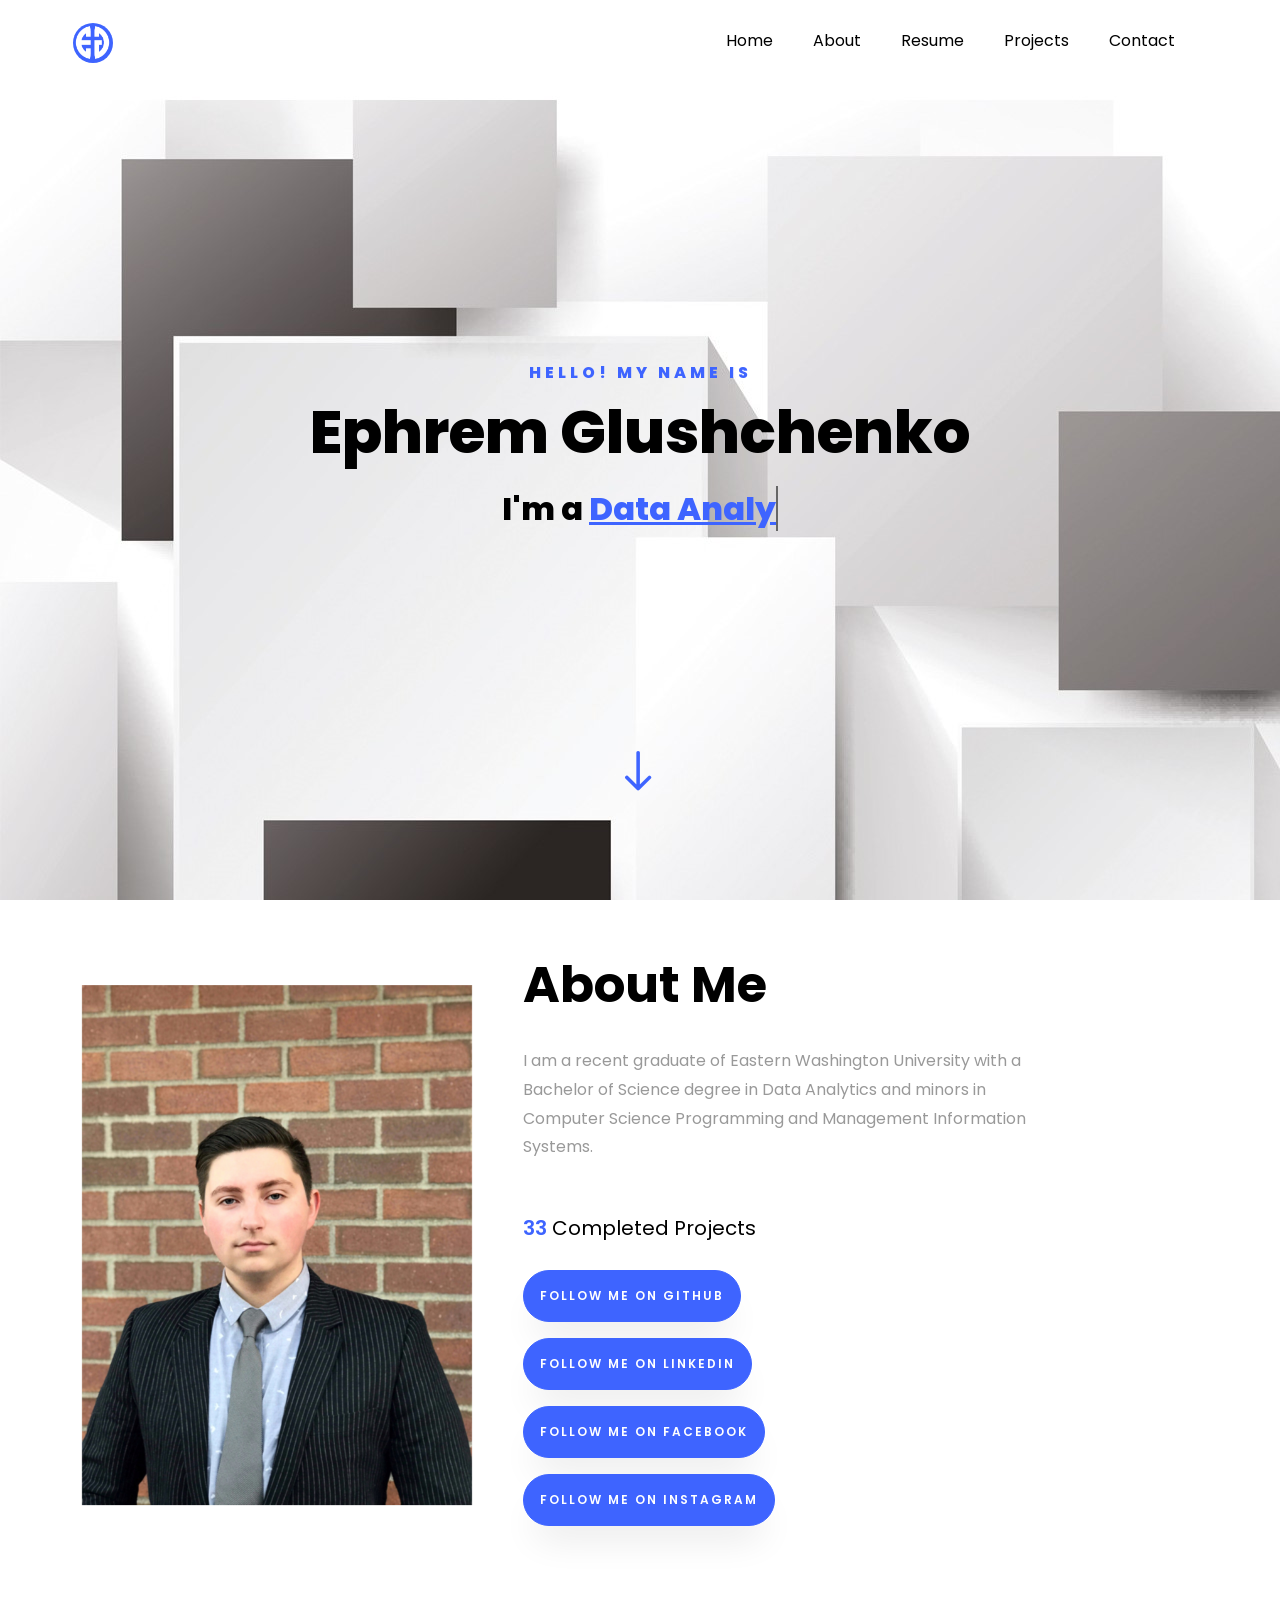
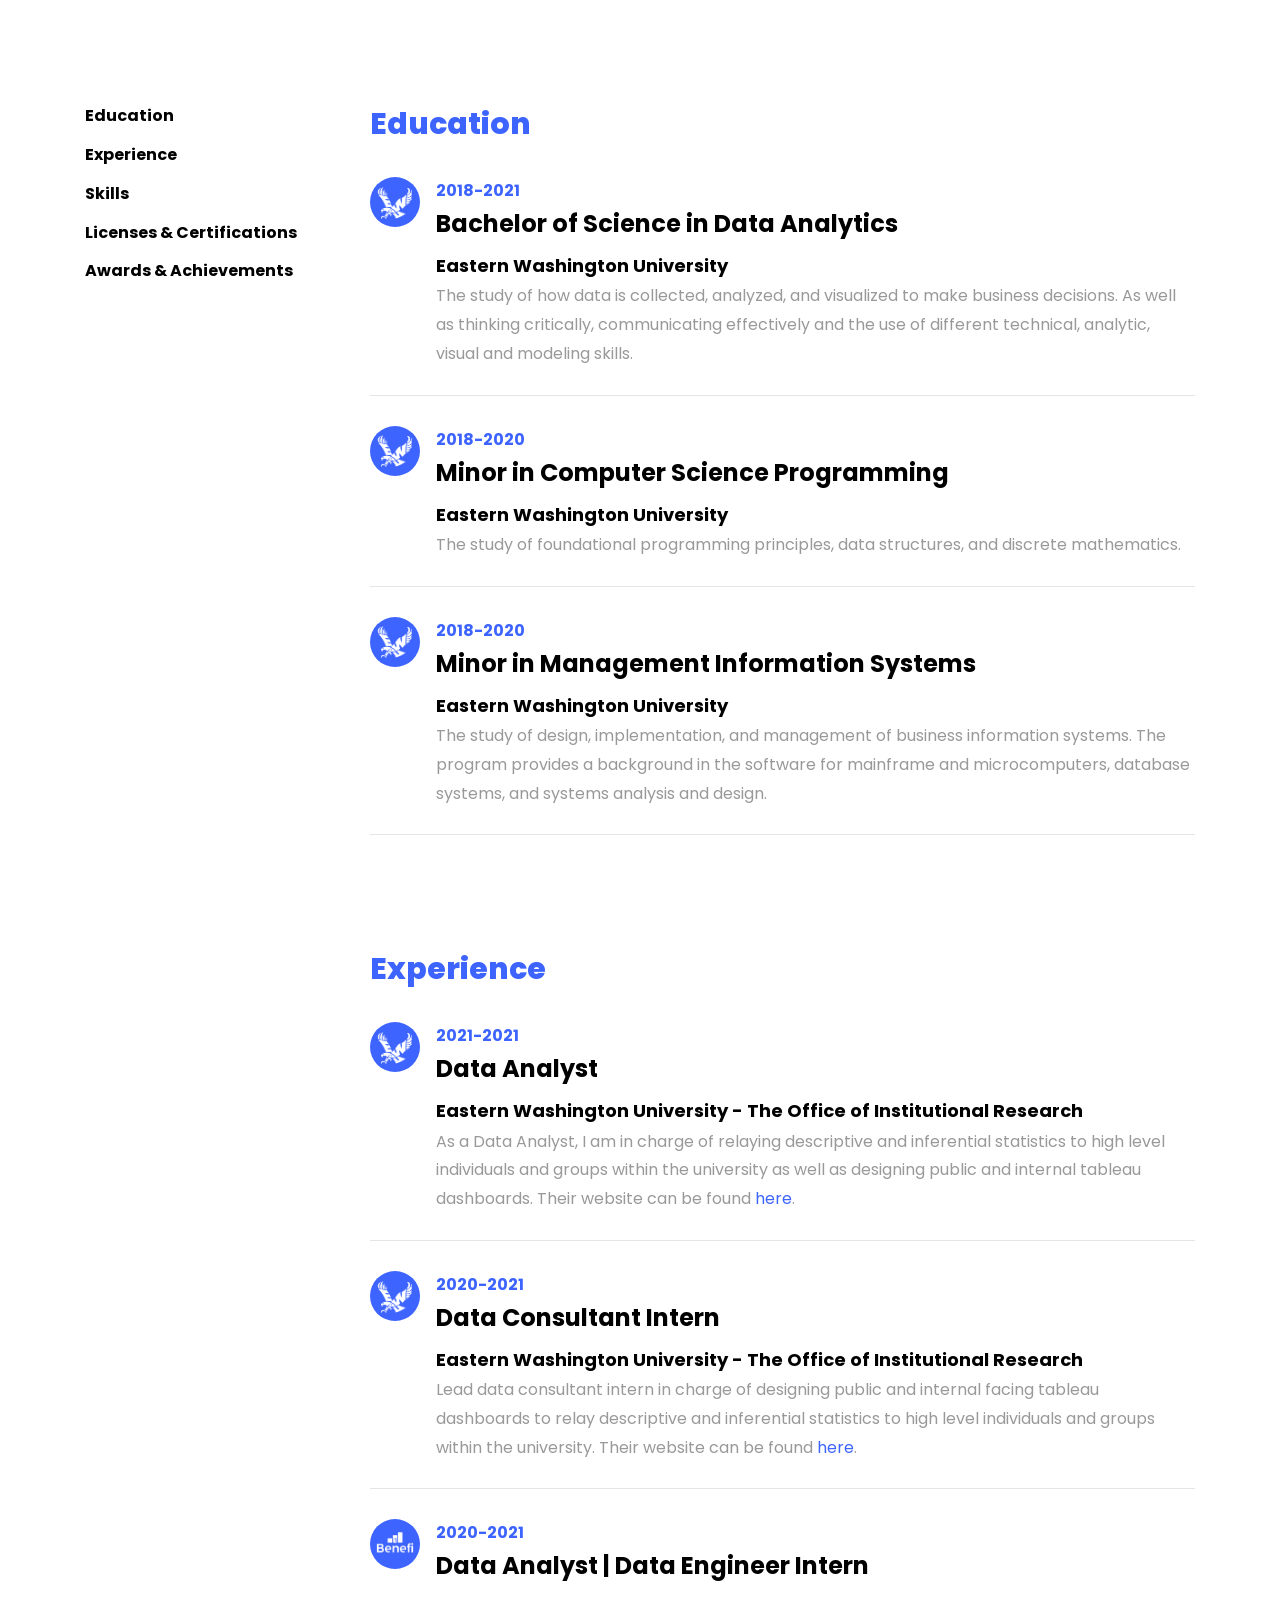
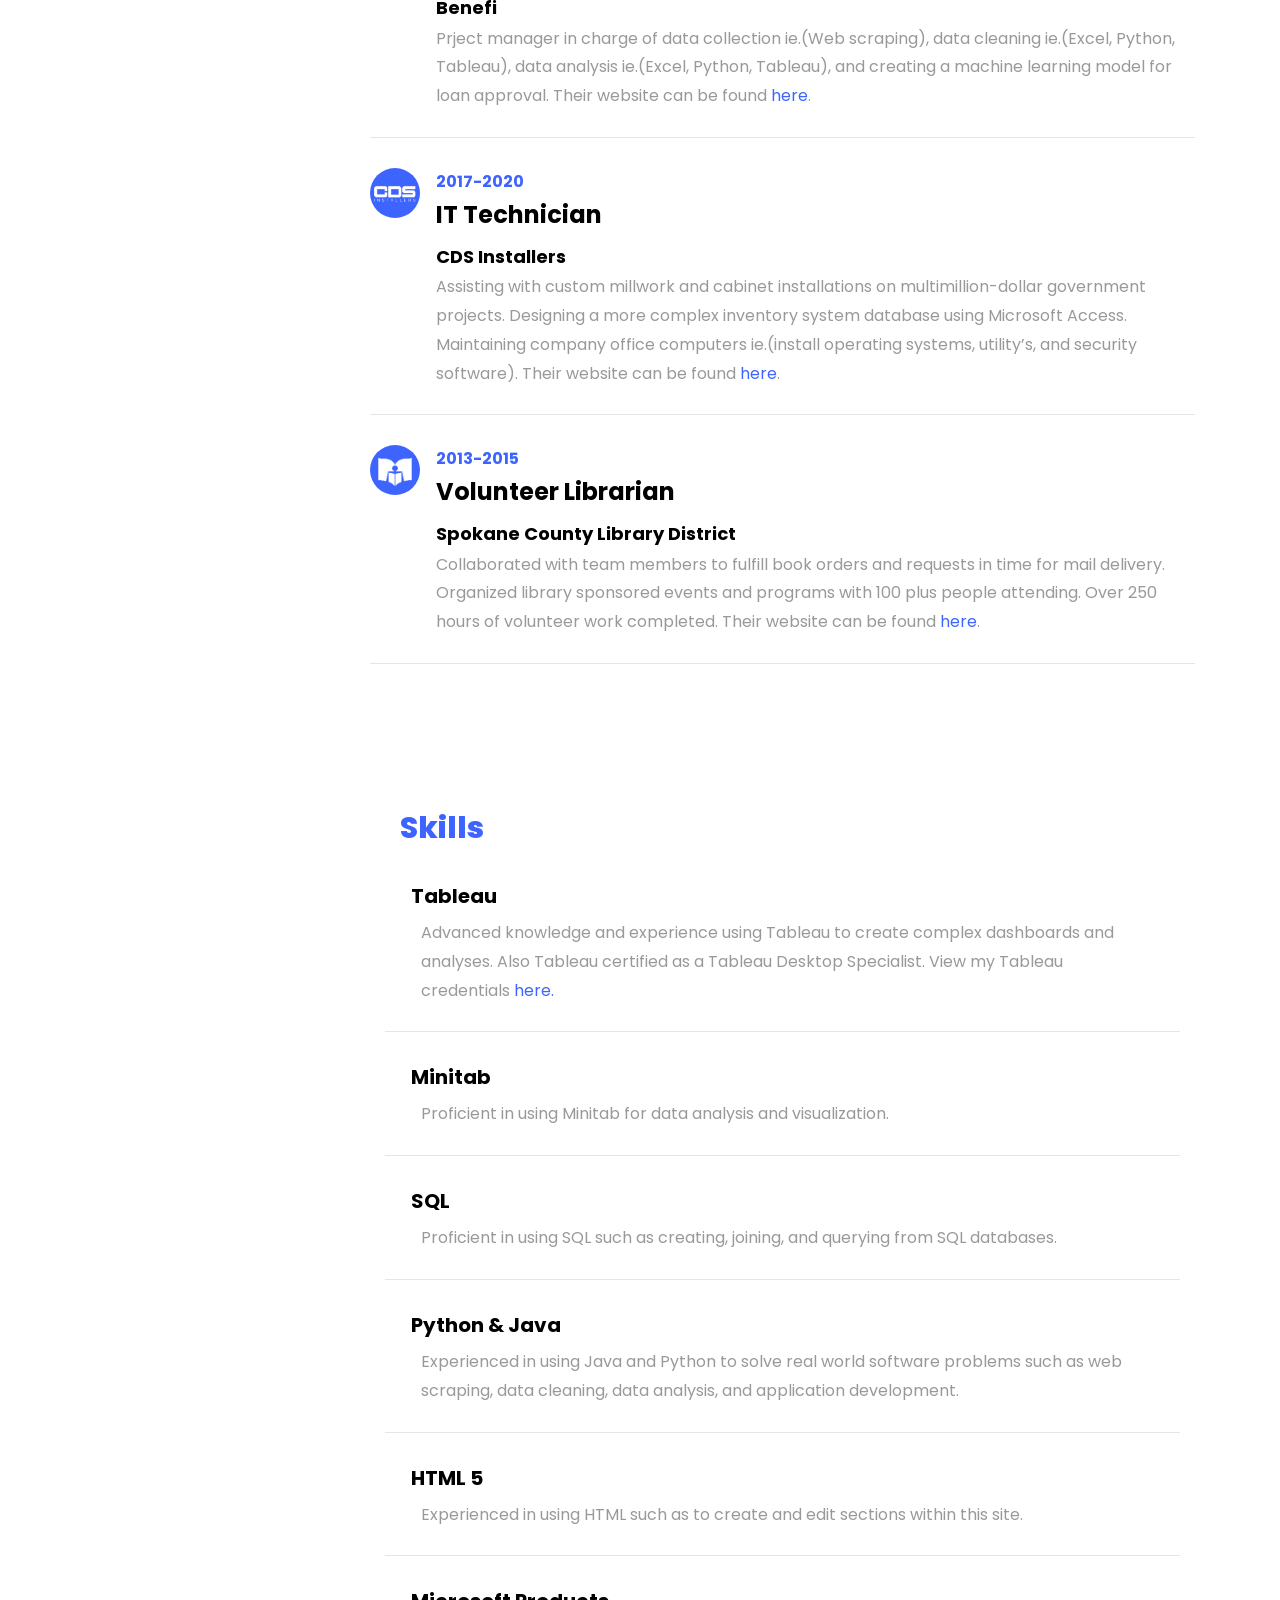
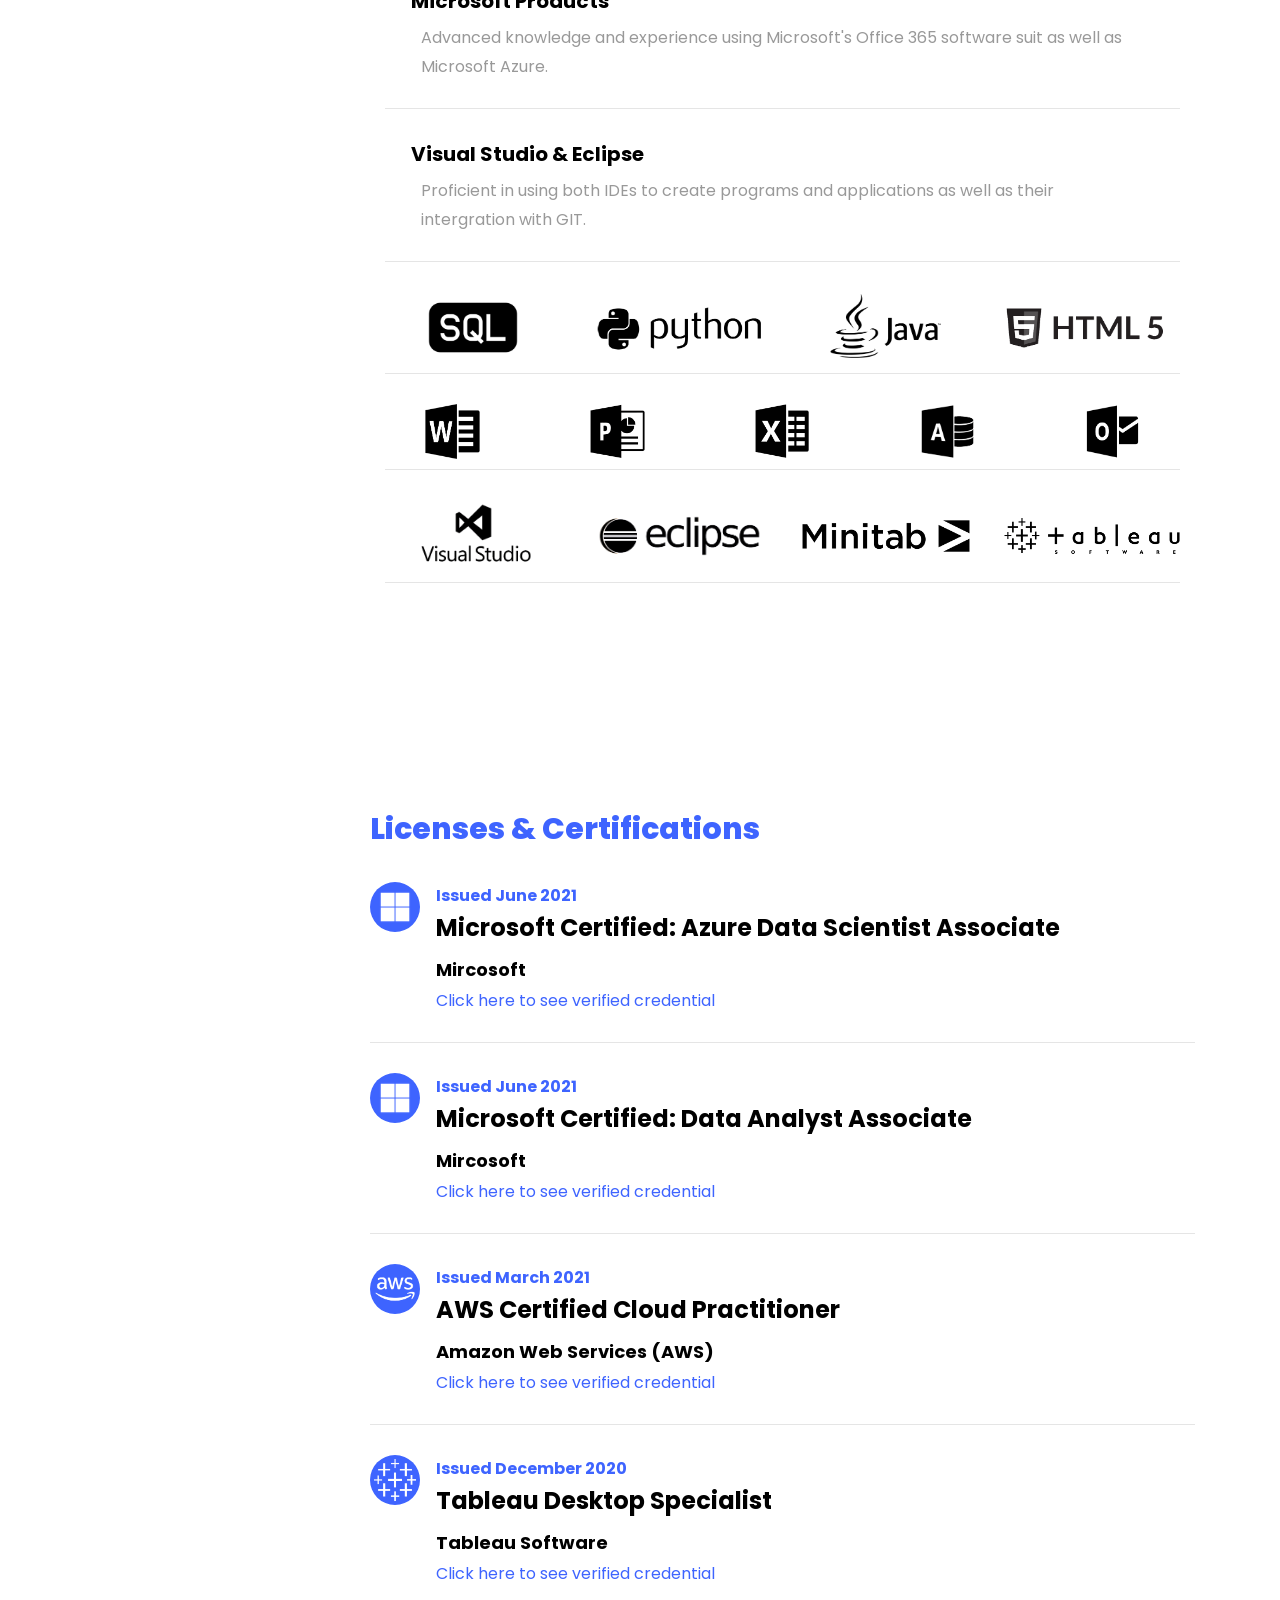
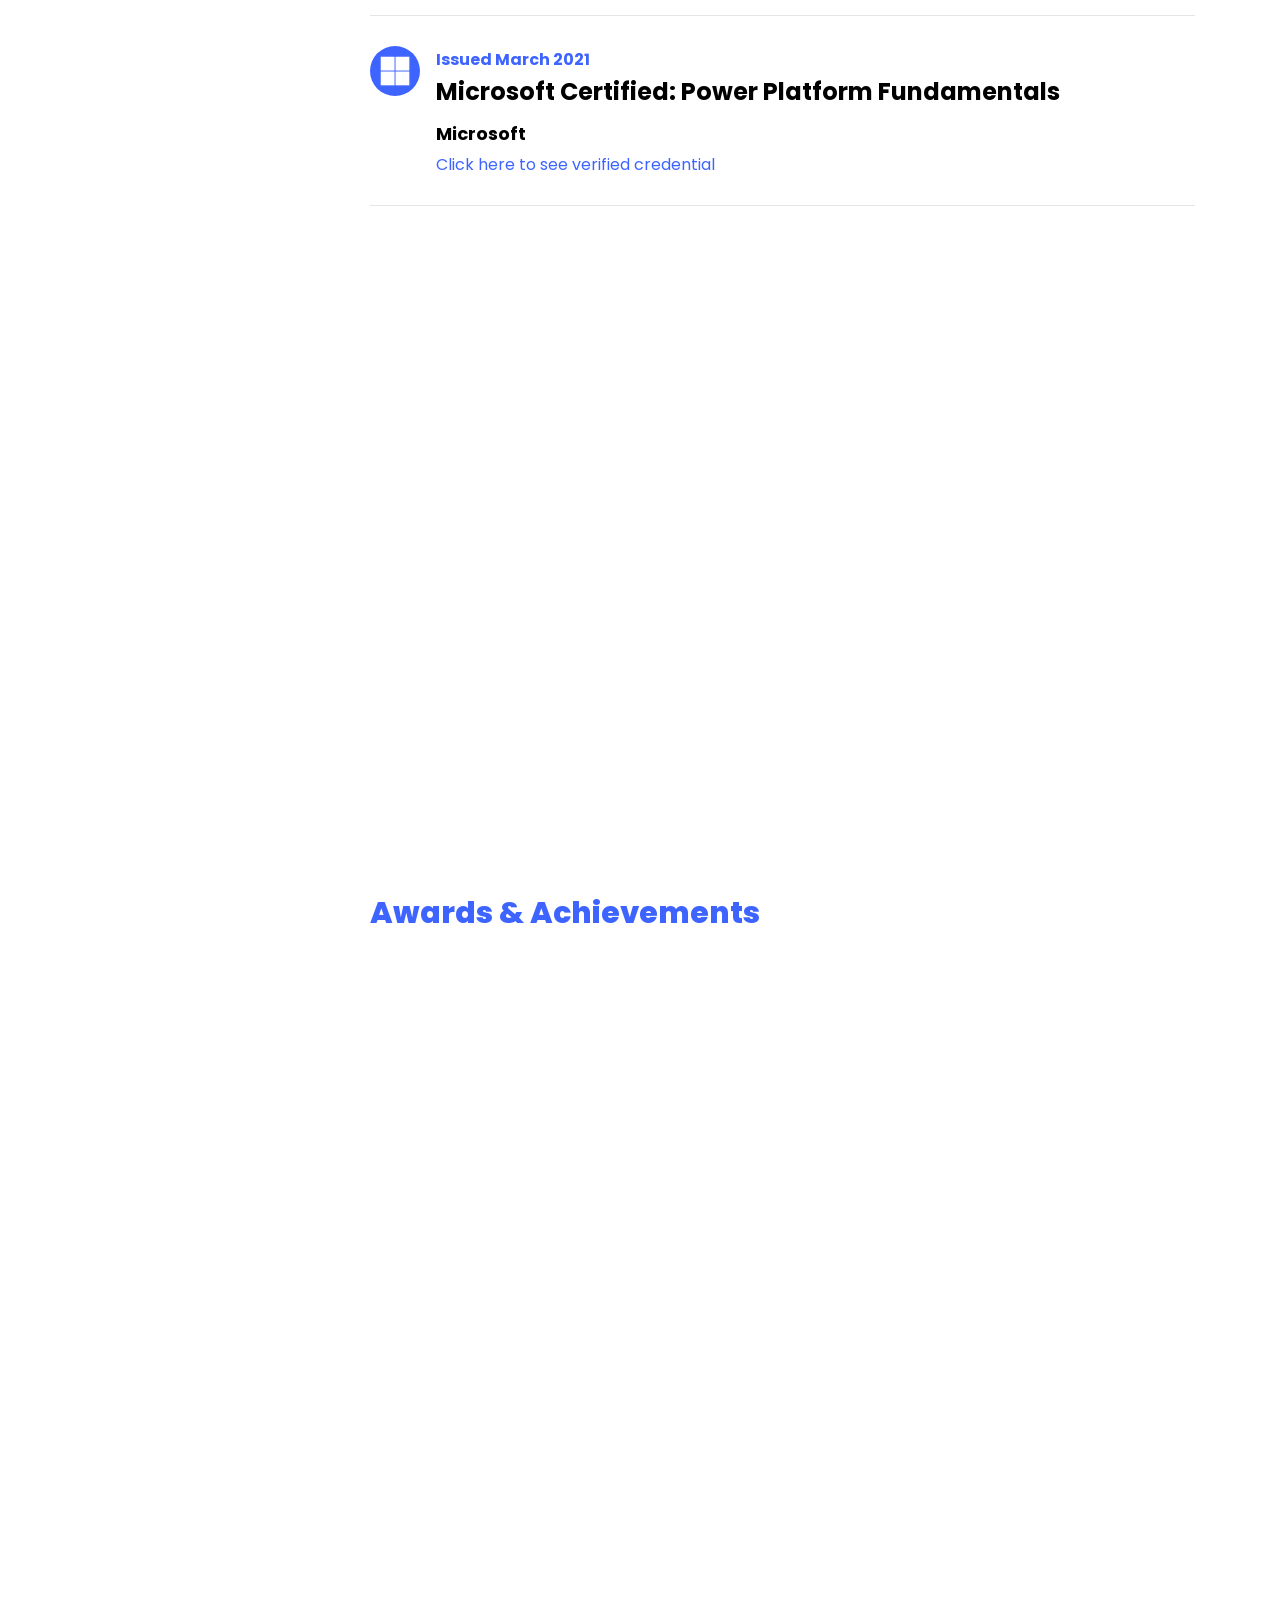
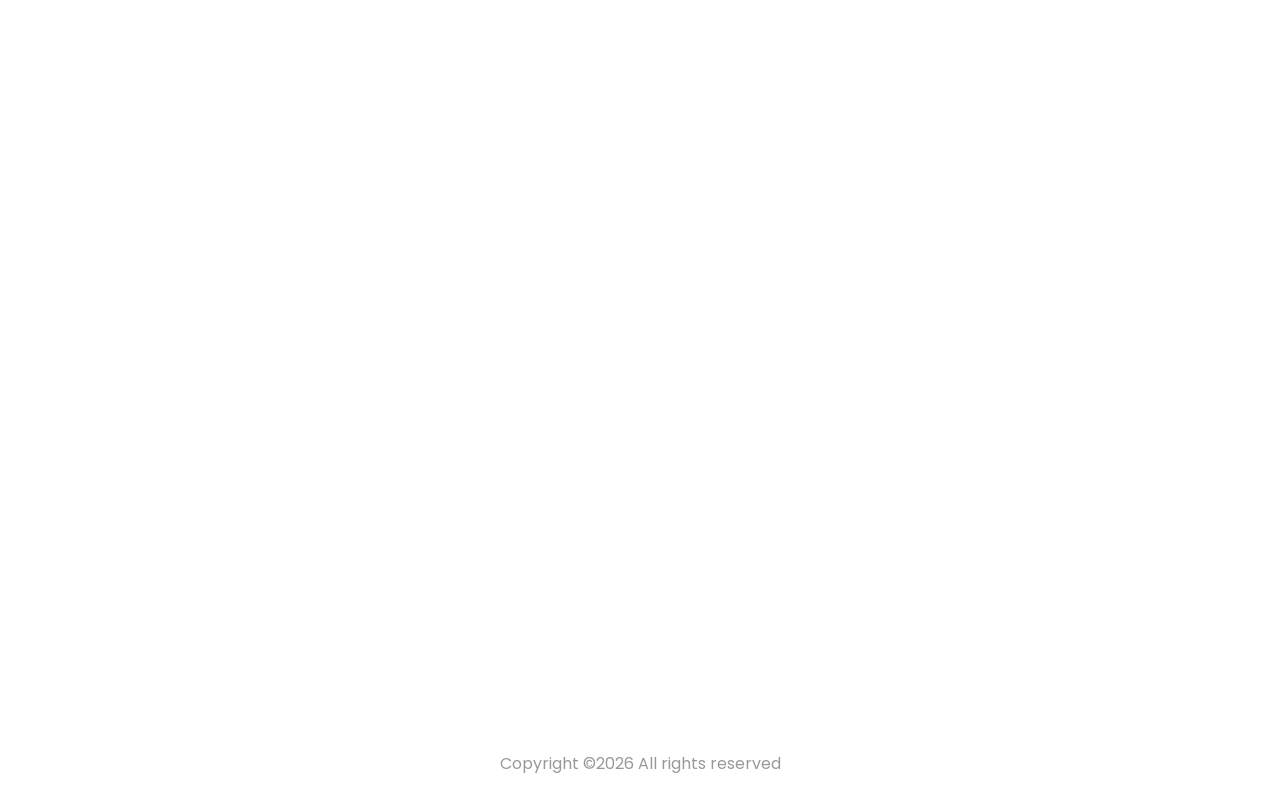
==== commit 351f52a6: "Add files via upload" ====
--- a/index.html
+++ b/index.html
@@ -1,7 +1,7 @@
 <!DOCTYPE html>
 <html lang="en">
   <head>
-	<link rel="apple-touch-icon" href="images/ios logo.png">
+	<link rel="apple-touch-icon" href="images/apple-touch-icon.png">
 	<link rel="shortcut icon" type="image/png" href="images/favicon.png">
     <title>Ephrem G</title>
     <meta charset="utf-8">
